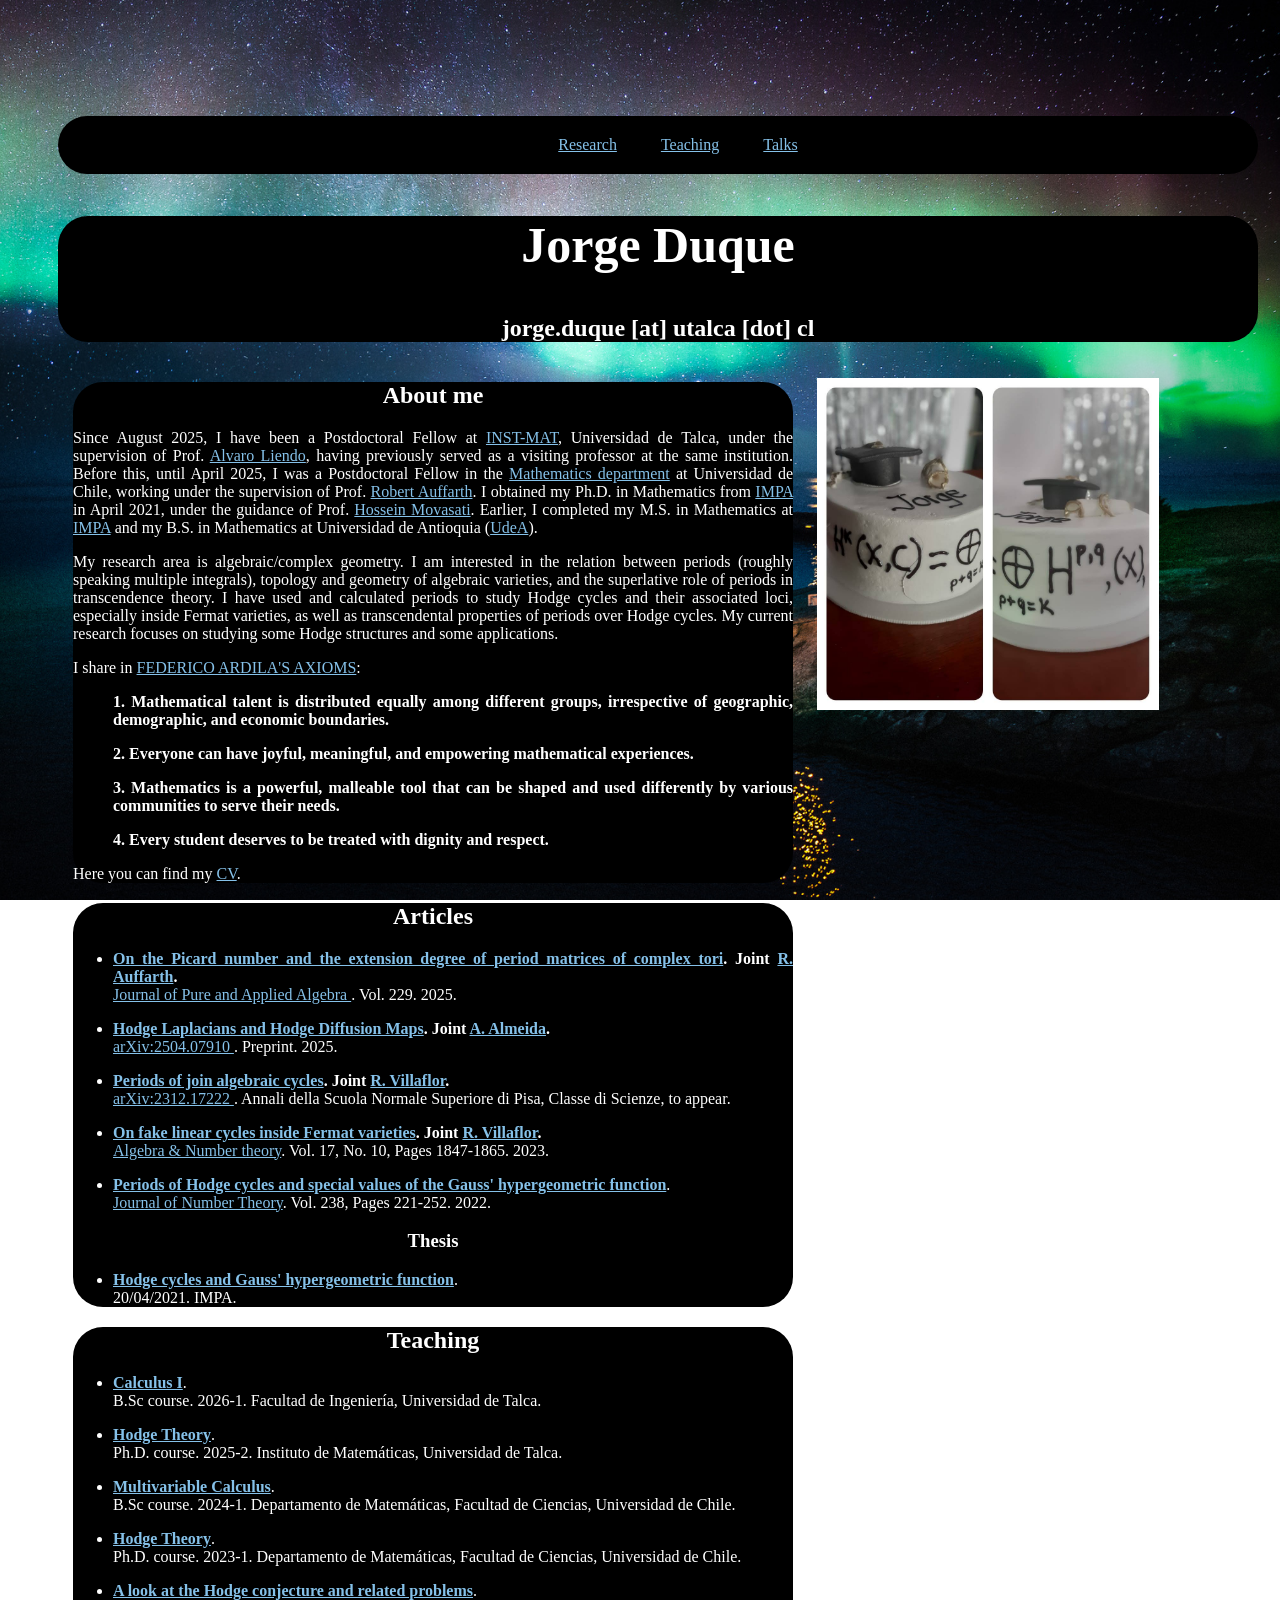
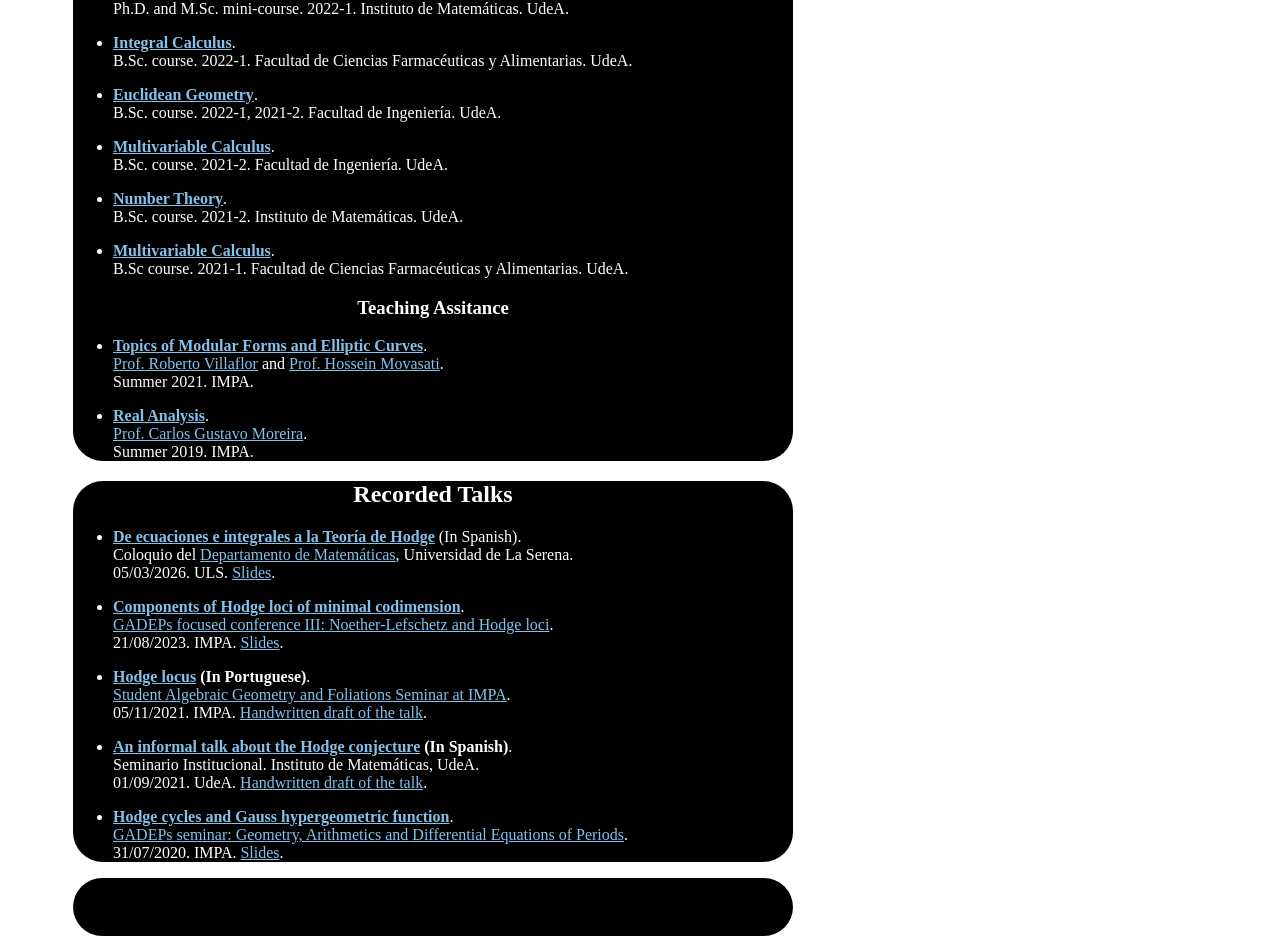
==== index.html @ dc160028 "Update index.html" ====
<!DOCTYPE html>
<html lang="en">
<head>
    <meta charset="utf-8">
    <meta http-equiv="X-UA-Compatible" content="IE=edge">
    <meta name="viewport" content="width=device-width, initial-scale=1">
    <meta name="auhtor" content="Jorge Duque">
    <title>Jorge Duque</title>
    
    <!-- load stylesheets -->
    <link rel="stylesheet" href="http://fonts.googleapis.com/css?family=Open+Sans:300,400">   <!-- Google web font "Open Sans" -->
    <link rel="stylesheet" href="styles.css"> 
    <link rel="stylesheet" href="https://cdnjs.cloudflare.com/ajax/libs/animate.css/4.1.1/animate.min.css"
  />
      </head>

        
      <body>
        <div class="todo">
        <div class="container">

            <div class="tm-sidebar">
                <nav class="tm-main-nav">
                    <ul>
                        <li class="tm-nav-item"><a href="#research" style="color:#85C1E9;" class="tm-nav-item-link">Research</a></li>
                        <li class="tm-nav-item"><a href="#teaching" style="color:#85C1E9;" class="tm-nav-item-link">Teaching</a></li>
			<li class="tm-nav-item"><a href="#talks" style="color:#85C1E9;" class="tm-nav-item-link">Talks</a></li>
                        
                    </ul> 
                </nav>  
            </div>
            
            <div     class="tm-main-content">
                
                 
                
                <section id="home" class="tm-content-box tm-banner margin-b-10">
                    <div class="tm-banner-inner">
                        <h1 class="animate__animated animate__backInDown" style = "font-family:georgia,serif;font-size:50px;">Jorge Duque</h1>
                        <!-- h2 class="tm-banner-text">Ph.D. student @ <a href="https://impa.br/en_US/">IMPA</a></h2>-->
                        <h2 class="tm-banner-text">jorge.duque [at] utalca [dot]  cl </h2>
			<!--h2 class="tm-banner-text">jorge.duque [at] algebraicgeometry [dot] cl</h2--> 
                        
                    </div>                    
                </section>
				
				<section class="main">
                <section>
                    <div class="tm-content-boxflex-2-col">
                        <div class="pad flex-item tm-team-description-container">
                            <h2>About me</h2>
                            
                            <p></p>  
                            <p align="justify"> Since August 2025, I have been a Postdoctoral Fellow at <a href="https://inst-mat.utalca.cl/" target="_blank" rel="noopener noreferrer" style="color:#85C1E9;">INST-MAT</a>, Universidad de Talca, under the supervision of Prof. <a href="http://mail-inst-mat.utalca.cl/~aliendo/" target="_blank" rel="noopener noreferrer" style="color:#85C1E9;">Alvaro Liendo</a>, having previously served as a visiting professor at the same institution. Before this, until April 2025, I was a Postdoctoral Fellow in the <a href="https://matematicas.ciencias.uchile.cl/" target="_blank" rel="noopener noreferrer" style="color:#85C1E9;">Mathematics department</a> at Universidad de Chile, working under the supervision of Prof. <a href="https://sites.google.com/uchile.cl/rfauffar" target="_blank" rel="noopener noreferrer" style="color:#85C1E9;">Robert Auffarth</a>. I obtained my Ph.D. in Mathematics from <a href="https://impa.br/" target="_blank" rel="noopener noreferrer" style="color:#85C1E9;">IMPA</a> in April 2021, under the guidance of Prof. <a href="http://w3.impa.br/~hossein" target="_blank" rel="noopener noreferrer" style="color:#85C1E9;">Hossein Movasati</a>. Earlier, I completed my M.S. in Mathematics at <a href="https://impa.br/" target="_blank" rel="noopener noreferrer" style="color:#85C1E9;">IMPA</a> and my B.S. in Mathematics at Universidad de Antioquia (<a href="http://www.udea.edu.co/" target="_blank" rel="noopener noreferrer" style="color:#85C1E9;">UdeA</a>). 
				    
			    <p align="justify"> My research area is algebraic/complex geometry. I am interested in the relation between periods (roughly speaking multiple integrals), topology and geometry of algebraic varieties, and the superlative role of periods in transcendence theory. I have used and calculated periods to study Hodge cycles and their associated loci, especially inside Fermat varieties, as well as transcendental properties of periods over Hodge cycles. My current research focuses on studying some Hodge structures and some applications. </p>
                            
                            <p align="justify"> I share in <a href="https://www.ams.org/publications/journals/notices/201610/rnoti-p1164.pdf" target="_blank" rel="noopener noreferrer" style="color:#85C1E9;">FEDERICO ARDILA'S AXIOMS</a>:
                            </p>
                            <ul>
                                	<b><p align="justify">1. Mathematical talent is distributed equally among different groups, irrespective of geographic, demographic, and economic boundaries.</b> </br>
                                	</p>	
                                 <b><p align="justify">2. Everyone can have joyful, meaningful, and empowering mathematical experiences.</b> </br>
                                	</p>
                                <b><p align="justify">3. Mathematics is a powerful, malleable tool that can be shaped and used differently by various communities to serve their needs.</b> </br>
                                	</p>
                                <b><p align="justify">4. Every student deserves to be treated with dignity and respect. </b> </br>
                                	</p>	
                                </ul>
                            <p align="justify"> Here you can find my <a href="pdf/CV.pdf" target="_blank" rel="noopener noreferrer" style="color:#85C1E9;">CV</a>.</p>
                        </div>
                        
                        
                    </div>
                </section>   
                <section id="research">
                    <div class="tm-content-boxflex-2-col">   
                        <div class="pad flex-item">
                            <h2>Articles</h2>
                                <ul>
                                	<li><b><p align="justify"><a href="pdf/PaperPicard.pdf" target="_blank" rel="noopener noreferrer" style="color:#85C1E9;">On the Picard number and the extension degree of period matrices of complex tori</a>. Joint <a href="https://sites.google.com/uchile.cl/rfauffar" target="_blank" rel="noopener noreferrer" style="color:#85C1E9;">R. Auffarth</a>.</b> </br>
                                	<a href="https://www.sciencedirect.com/science/article/abs/pii/S0022404925002361" target="_blank" rel="noopener noreferrer" style="color:#85C1E9;"> Journal of Pure and Applied Algebra </a>. Vol. 229. 2025. </p></li>
									
									<li><b><p align="justify"><a href="pdf/Paperlaplacian.pdf" target="_blank" rel="noopener noreferrer" style="color:#85C1E9;">Hodge Laplacians and Hodge Diffusion Maps</a>. Joint <a href="https://alvaroalmeidagomez.github.io/" target="_blank" rel="noopener noreferrer" style="color:#85C1E9;">A. Almeida</a>.</b> </br>
                                	<a href="https://arxiv.org/abs/2504.07910" target="_blank" rel="noopener noreferrer" style="color:#85C1E9;"> arXiv:2504.07910 </a>. Preprint. 2025.</p></li>
					
					<li><b><p align="justify"><a href="pdf/Paperjoin.pdf" target="_blank" rel="noopener noreferrer" style="color:#85C1E9;">Periods of join algebraic cycles</a>. Joint <a href="https://sites.google.com/view/roberto-villaflor-loyola" target="_blank" rel="noopener noreferrer" style="color:#85C1E9;">R. Villaflor</a>.</b> </br>
                                	<a href="https://arxiv.org/abs/2312.17222" target="_blank" rel="noopener noreferrer" style="color:#85C1E9;"> arXiv:2312.17222 </a>. Annali della Scuola Normale Superiore di Pisa, Classe di Scienze, to appear. </p></li>
                                	
					<li><b><p align="justify"><a href="pdf/Paperfake.pdf" target="_blank" rel="noopener noreferrer" style="color:#85C1E9;">On fake linear cycles inside Fermat varieties</a>. Joint <a href="https://sites.google.com/view/roberto-villaflor-loyola" target="_blank" rel="noopener noreferrer" style="color:#85C1E9;">R. Villaflor</a>.</b> </br>
                                	<a href="https://msp.org/ant/2023/17-10/p06.xhtml" target="_blank" rel="noopener noreferrer" style="color:#85C1E9;">Algebra & Number theory</a>. Vol. 17, No. 10, Pages 1847-1865. 2023. </p></li>
							
					<li><b><p align="justify"><a href="pdf/Paperhypergeometric.pdf" target="_blank" rel="noopener noreferrer" style="color:#85C1E9;">Periods of Hodge cycles and special values of the Gauss' hypergeometric function</a></b>. </br>
                                	<a href="https://doi.org/10.1016/j.jnt.2021.08.010" target="_blank" rel="noopener noreferrer" style="color:#85C1E9;">Journal of Number Theory</a>. Vol. 238, Pages 221-252. 2022. </p></li>	
                                
                                </ul>    
                             
                        </div>
                        <h3 class="tm-section-title">Thesis</h3>
                        <ul>
                                	<li><b><p align="justify"><a href="pdf/Thesis_PhD.pdf" target="_blank" rel="noopener noreferrer" style="color:#85C1E9;">Hodge cycles and Gauss' hypergeometric function</a></b>. </br>
                                	20/04/2021. IMPA. </p></li>	
                                
                                </ul>
                    </div>
                </section>
                <b></b>
                <b></b>
                
        <section id="teaching">
                    <div class="tm-content-boxflex-2-col">   
                        <div class="pad flex-item">
                            <h2>Teaching</h2>
        	<ul>
  	<li><b><p align="justify"><a href ="https://www.dropbox.com/scl/fi/kvr48w4c0uernpqkz6m6f/Programa-Calculo-I.pdf?rlkey=hv4pgrgi2k5fv9xiuii91yqpe&st=tdxfrqot&dl=0" target="_blank" rel="noopener noreferrer" style="color:#85C1E9;">Calculus I</a></b>. </br>
        B.Sc course. 2026-1. Facultad de Ingeniería, Universidad de Talca.
				
	<li><b><p align="justify"><a href ="https://drive.google.com/file/d/1l6t2uUqsLk1IqgZVe9Md7Hht22BY5lNk/view" target="_blank" rel="noopener noreferrer" style="color:#85C1E9;">Hodge Theory</a></b>. </br>
        Ph.D. course. 2025-2. Instituto de Matemáticas, Universidad de Talca.
			
	<li><b><p align="justify"><a href ="https://www.dropbox.com/scl/fi/sk53cx3sazdmeog5pj31v/Programa_CVV.pdf?rlkey=k9x7tkfvsn0kztywo5n6irwkw&st=53gqojk7&dl=0" target="_blank" rel="noopener noreferrer" style="color:#85C1E9;">Multivariable Calculus</a></b>. </br>
        B.Sc course. 2024-1. Departamento de Matemáticas, Facultad de Ciencias, Universidad de Chile.		
	
	<li><b><p align="justify"><a href ="https://docs.google.com/document/d/1DNDy0nCk0mgqEfT9zVLZkEKlByaDOn1k/edit?usp=sharing&ouid=105348715449418908175&rtpof=true&sd=true" target="_blank" rel="noopener noreferrer" style="color:#85C1E9;">Hodge Theory</a></b>. </br>
        Ph.D. course. 2023-1. Departamento de Matemáticas, Facultad de Ciencias, Universidad de Chile.
			
	<li><b><p align="justify"><a href ="https://drive.google.com/file/d/1AXcbd0bjtMruu9hxlWDjHByQQBlhnDdl/view?usp=sharing" target="_blank" rel="noopener noreferrer" style="color:#85C1E9;">A look at the Hodge conjecture and related problems</a></b>. </br>
        Ph.D. and M.Sc. mini-course. 2022-1. Instituto de Matemáticas. UdeA.
			
        <li><b><p align="justify"><a href ="https://drive.google.com/file/d/1QzLYPSnAW9UbZ3ppLXR8fQ9XU-95gCRy/view?usp=sharing" target="_blank" rel="noopener noreferrer" style="color:#85C1E9;">Integral Calculus</a></b>. </br>
        B.Sc. course. 2022-1. Facultad de Ciencias Farmacéuticas y Alimentarias. UdeA.
				
	<li><b><p align="justify"><a href ="https://drive.google.com/file/d/1eRLDTBp-EhmxNsuXgcn63VUi6hKAwApi/view?usp=sharing" target="_blank" rel="noopener noreferrer" style="color:#85C1E9;">Euclidean Geometry</a></b>. </br>
        B.Sc. course. 2022-1, 2021-2. Facultad de Ingeniería. UdeA.
				    
	<li><b><p align="justify"><a href ="https://drive.google.com/file/d/1fCInpT_9fFafv6BNtQPQe2qewqkurxLN/view?usp=sharing" target="_blank" rel="noopener noreferrer" style="color:#85C1E9;">Multivariable Calculus</a></b>. </br>
        B.Sc. course. 2021-2. Facultad de Ingeniería. UdeA.

        <li><b><p align="justify"><a href ="https://docs.google.com/document/d/1PUcpMb4pMvVeYZeJP6kuVBanxUGmS_0T/edit?usp=sharing&ouid=105348715449418908175&rtpof=true&sd=true" target="_blank" rel="noopener noreferrer" style="color:#85C1E9;">Number Theory</a></b>. </br>
        B.Sc. course. 2021-2. Instituto de Matemáticas. UdeA.				    
	                        			    
	<li><b><p align="justify"><a href ="https://drive.google.com/file/d/1dk4rohP01d3Yh_dsNTAiL9fqQvgE1e5n/view?usp=sharing" target="_blank" rel="noopener noreferrer" style="color:#85C1E9;">Multivariable Calculus</a></b>. </br>
        B.Sc course. 2021-1. Facultad de Ciencias Farmacéuticas y Alimentarias. UdeA.
                                </ul>
                             
                             <h3 class="tm-section-title">Teaching Assitance</h3>
                                <ul>
                                	<li><b><p align="justify"><a href ="https://impa.br/ensino/programas-de-formacao/doutorado/disciplinas-doutorado/topicos-de-formas-modulares-e-curvas-elipticas/" target="_blank" rel="noopener noreferrer" style="color:#85C1E9;">Topics of Modular Forms and Elliptic Curves</a></b>. </br>
                                	<a href ="https://sites.google.com/view/roberto-villaflor-loyola/" target="_blank" rel="noopener noreferrer" style="color:#85C1E9;">Prof. Roberto Villaflor</a> and <a href ="http://w3.impa.br/~hossein/" target="_blank" rel="noopener noreferrer" style="color:#85C1E9;"> Prof. Hossein Movasati</a>. </br>
                                	Summer 2021. IMPA. 
                                	</p></li>	
                                
                                </ul>
                                
                                
                                <ul>
                                	<li><b><p align="justify"><a href ="https://impa.br/ensino/programas-de-formacao/iniciacao-cientifica/disciplinas-de-iniciacao-cientifica/analise-na-reta/" target="_blank" rel="noopener noreferrer" style="color:#85C1E9;">Real Analysis</a></b>. </br>
                                	<a href ="http://w3.impa.br/~gugu/" target="_blank" rel="noopener noreferrer" style="color:#85C1E9;">Prof. Carlos Gustavo Moreira</a>. </br>
                                	Summer 2019. IMPA. 
                                	</p></li>	
                                
                                </ul>    
                             
                        </div>
                    </div>
       <section id="talks">
                    <div class="tm-content-boxflex-2-col">   
                        <div class="pad flex-item">
                            <h2>Recorded Talks</h2>
                            <b> <p align="justify">  </p></b>
                            
                            <ul>
			<li><p align="justify"><b><a href="https://www.youtube.com/watch?v=KJUpGdm51LM" target="_blank" rel="noopener noreferrer" style="color:#85C1E9;">De ecuaciones e integrales a la Teoría de Hodge</a></b> (In Spanish).</br> 
			Coloquio del <a href="https://www.dmatuls.cl/portal/" target="_blank" rel="noopener noreferrer" style="color:#85C1E9;">Departamento de Matemáticas</a>, Universidad de La Serena.</br>
			05/03/2026. ULS. <a href="pdf/Presentation_ULS.pdf" target="_blank" rel="noopener noreferrer" style="color:#85C1E9;">Slides</a>.</p></li>
			
								
			<li><p align="justify"><b><a href="https://www.youtube.com/watch?v=3q8l3fw7DJA" target="_blank" rel="noopener noreferrer" style="color:#85C1E9;">Components of Hodge loci of minimal codimension</a></b>.</br> 
			<a href="https://impa.br/eventos-do-impa/2023-2/gadeps-focused-conference-iii-noether-lefschetz-and-hodge-loci/" target="_blank" rel="noopener noreferrer" style="color:#85C1E9;">GADEPs focused conference III: Noether-Lefschetz and Hodge loci</a>.</br>
			21/08/2023. IMPA. <a href="https://drive.google.com/file/d/1Qz1jDy0t7G9DpCjc06b5GF96uaC_Ohxt/view?usp=sharing" target="_blank" rel="noopener noreferrer" style="color:#85C1E9;">Slides</a>.</p></li>
				    
			<li><p align="justify"><b><a href="https://youtu.be/P2QGoiFoQOg" target="_blank" rel="noopener noreferrer" style="color:#85C1E9;">Hodge locus</a> (In Portuguese)</b>.</br> 
			<a href="https://sites.google.com/view/seminario-ga-alunos-impa" target="_blank" rel="noopener noreferrer" style="color:#85C1E9;">Student Algebraic Geometry and Foliations Seminar at IMPA</a>.</br>
			05/11/2021. IMPA. <a href="https://drive.google.com/file/d/1lAcAEppw6JV7yFcfy-_1F9dBlIj0b1XM/view" target="_blank" rel="noopener noreferrer" style="color:#85C1E9;">Handwritten draft of the talk</a>.</p></li>	    
				    
			<li><p align="justify"><b><a href="https://drive.google.com/file/d/1tjZyBMkN-6_fhgtoEnctZIOAv4r_TMOJ/view?usp=sharing" target="_blank" rel="noopener noreferrer" style="color:#85C1E9;">An informal talk about the Hodge conjecture</a> (In Spanish)</b>. </br> 
			Seminario Institucional. Instituto de Matemáticas, UdeA. </br>
			01/09/2021. UdeA. <a href="https://drive.google.com/file/d/1F6n7xbvjVR-38XcqnA33l6Wmn-9-86Zo/view?usp=sharing" target="_blank" rel="noopener noreferrer" style="color:#85C1E9;">Handwritten draft of the talk</a>.</p></li>   
                                
			<li><p align="justify"><b><a href="https://www.youtube.com/watch?v=bXbhdfaHp30" target="_blank" rel="noopener noreferrer" style="color:#85C1E9;">Hodge cycles and Gauss hypergeometric function</a></b>. </br>
			<a href="http://w3.impa.br/~hossein/GADEPs/GADEPs.html" target="_blank" rel="noopener noreferrer" style="color:#85C1E9;">GADEPs seminar: Geometry, Arithmetics and Differential Equations of Periods</a>. </br>
			31/07/2020. IMPA. <a href="pdf/Presentation_Seminar_GADEPs.pdf" target="_blank" rel="noopener noreferrer" style="color:#85C1E9;">Slides</a>.</p></li>
                            </ul>
                            
                        </div>
                        
		</div>         
		
		</section>    
                </section>  
        <footer class="oculto">
            "It’s better to burn out than to fade away." Kurt Cobain
        </footer> 

   
                          

</section>
                
               
        
        <div class= "animate__animated animate__zoomInUp">
        <aside class="columna">
            <div class="slider">
                <ul>
		    <li><img class="centro" src="img/torta.jpg" alt=""></li>
                    <li><img class="centro" src="img/Georgy3.jpg" alt=""></li>
		    <li><img class="centro" src="img/georgy.jpg" alt=""></li>
                    <li><img class="centro" src="img/georgy123.jpg" alt=""></li>
                    <li><img class="centro" src="img/work.jpg" alt=""></li>
                </ul>
                
            </div>
            </aside>
            </div>

 </div>
          
            
    </body>
    
    </html>
---- styles.css ----
.todo{
    width: 1200px;
    color: black;
    margin: 50px auto;
    padding: 50px;
    text-align: center;
    /*border-radius: 20px;*/
    /*padding: 5px*/;
    }

.tm-main-nav{
    background-color: black;
    color: white;
    /*border-style: solid;*/
    border-radius: 30px;
    
}

.tm-main-nav li {
    padding: 20px;
    list-style: none;
    display:inline-block;
    border-radius: 30px;
    }

.tm-banner-inner{
  background-color: black;
  color: white;
  border-radius: 30px;
}

.main {
    height: 1200px;
    width: 60%;
    float: left;
    margin: auto 15px;
}

.tm-content-boxflex-2-col{
    background:black;
    color: white;
    border-radius: 30px;
}

.columna {
   width: 30%;
    /*border: 1px solid black;*/
    float: left;
}

.centro{
    width:120%;
    margin-left: auto;
    margin-right: auto;
    display: block;
}

.oculto {
    clear: both;
    padding: 20px;
    background:black;
    border-radius: 30px;
}

img{
    transition: all 0.5s linear;
}

img:hover{
    transform: scale(0.9);
    border-radius: 30px;
}


body{
 background-image:url(img/foto8.jpg);
 background-position: center center;
 background-repeat: no-repeat;
 background-size: cover;
 background-attachment: fixed;
}

.slider{
    width:95%;
    margin:auto;
    overflow:hidden;
}    
    
.slider ul {
    display:flex;
    padding: 0;
    width:500%;
    
    animation: cambio 30s infinite alternate;
    }

.slider li {   
        width: 100%;
    list-style: none;
}

.slider img {
    width:100%;
}

@keyframes cambio {
    0% { margin-left: 0;}
    15% { margin-left: 0;}
    
    20% { margin-left: -100%;}
    35% { margin-left: -100%;}
    
    40% { margin-left: -200%;}
    55% { margin-left: -200%;}
    
    60% { margin-left: -300%;}
    75% { margin-left: -300%;}
    
    80% { margin-left: -400%;}
    100% { margin-left: -400%;}
}
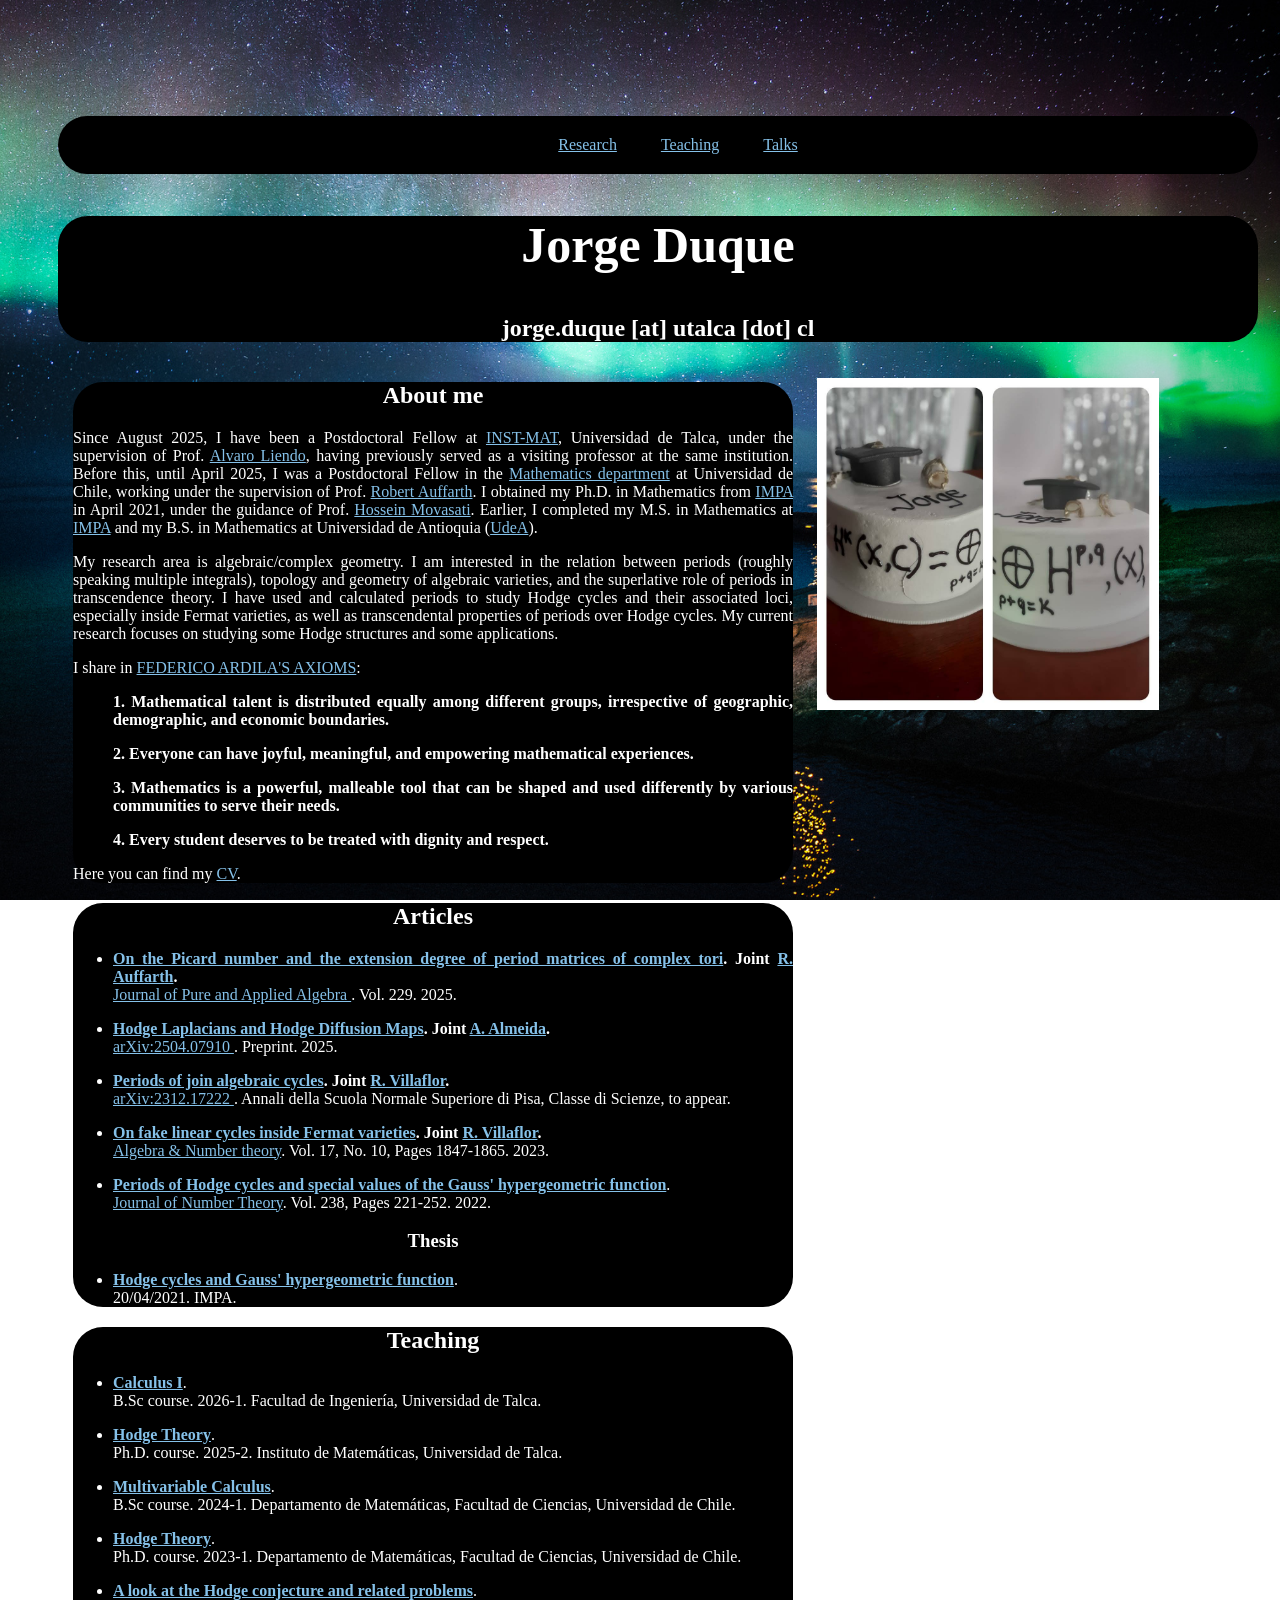
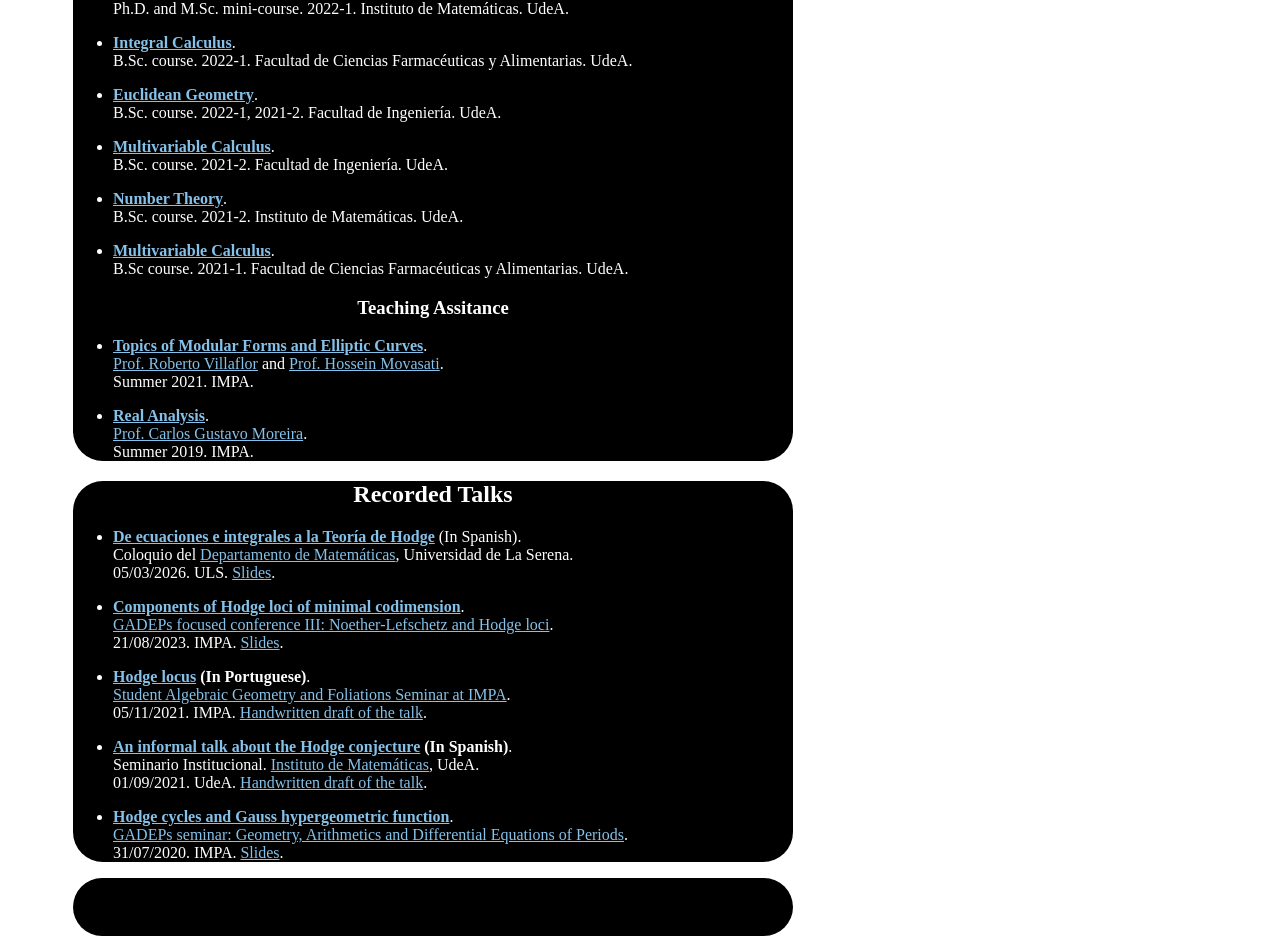
==== commit 82a1b1b6: "Update index.html" ====
--- a/index.html
+++ b/index.html
@@ -184,7 +184,7 @@
 			05/11/2021. IMPA. <a href="https://drive.google.com/file/d/1lAcAEppw6JV7yFcfy-_1F9dBlIj0b1XM/view" target="_blank" rel="noopener noreferrer" style="color:#85C1E9;">Handwritten draft of the talk</a>.</p></li>	    
 				    
 			<li><p align="justify"><b><a href="https://drive.google.com/file/d/1tjZyBMkN-6_fhgtoEnctZIOAv4r_TMOJ/view?usp=sharing" target="_blank" rel="noopener noreferrer" style="color:#85C1E9;">An informal talk about the Hodge conjecture</a> (In Spanish)</b>. </br> 
-			Seminario Institucional. Instituto de Matemáticas, UdeA. </br>
+			Seminario Institucional. <a href="https://matematicas.udea.edu.co/" target="_blank" rel="noopener noreferrer" style="color:#85C1E9;">Instituto de Matemáticas</a>, UdeA. </br>
 			01/09/2021. UdeA. <a href="https://drive.google.com/file/d/1F6n7xbvjVR-38XcqnA33l6Wmn-9-86Zo/view?usp=sharing" target="_blank" rel="noopener noreferrer" style="color:#85C1E9;">Handwritten draft of the talk</a>.</p></li>   
                                 
 			<li><p align="justify"><b><a href="https://www.youtube.com/watch?v=bXbhdfaHp30" target="_blank" rel="noopener noreferrer" style="color:#85C1E9;">Hodge cycles and Gauss hypergeometric function</a></b>. </br>
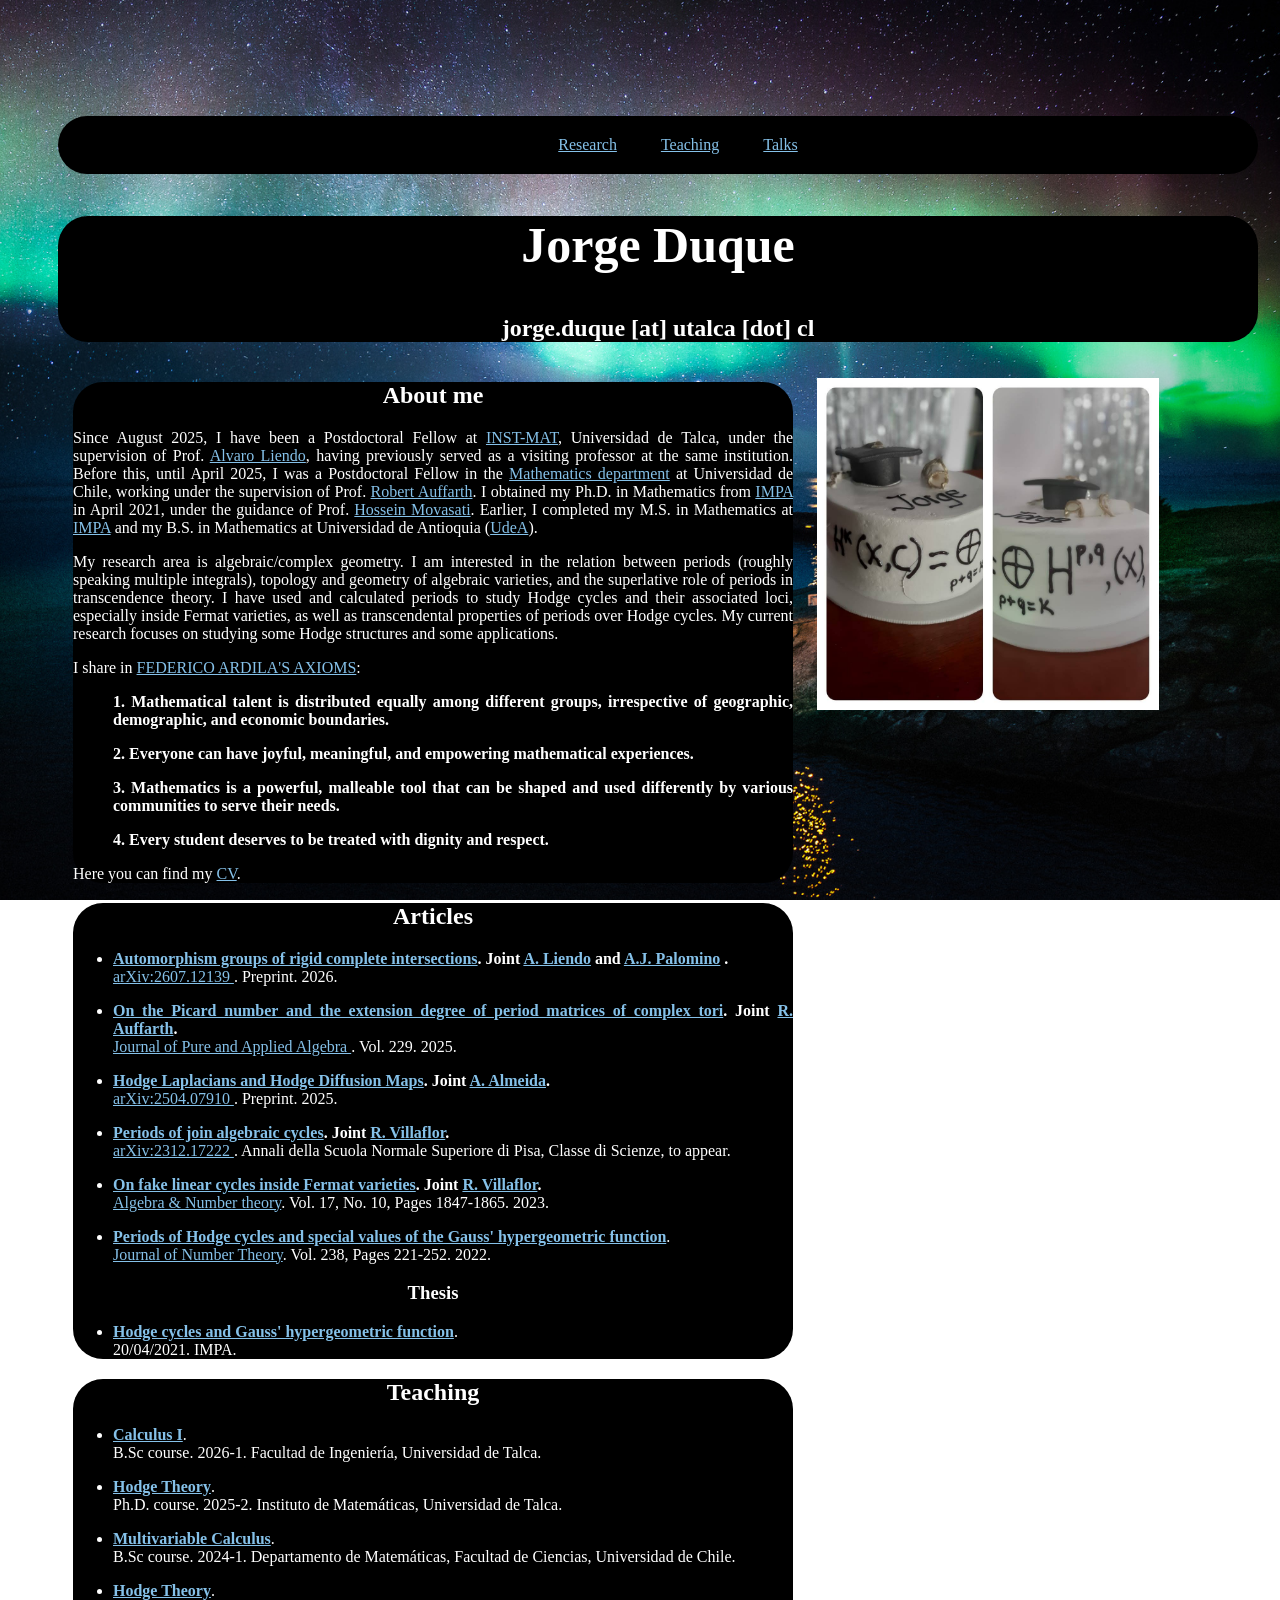
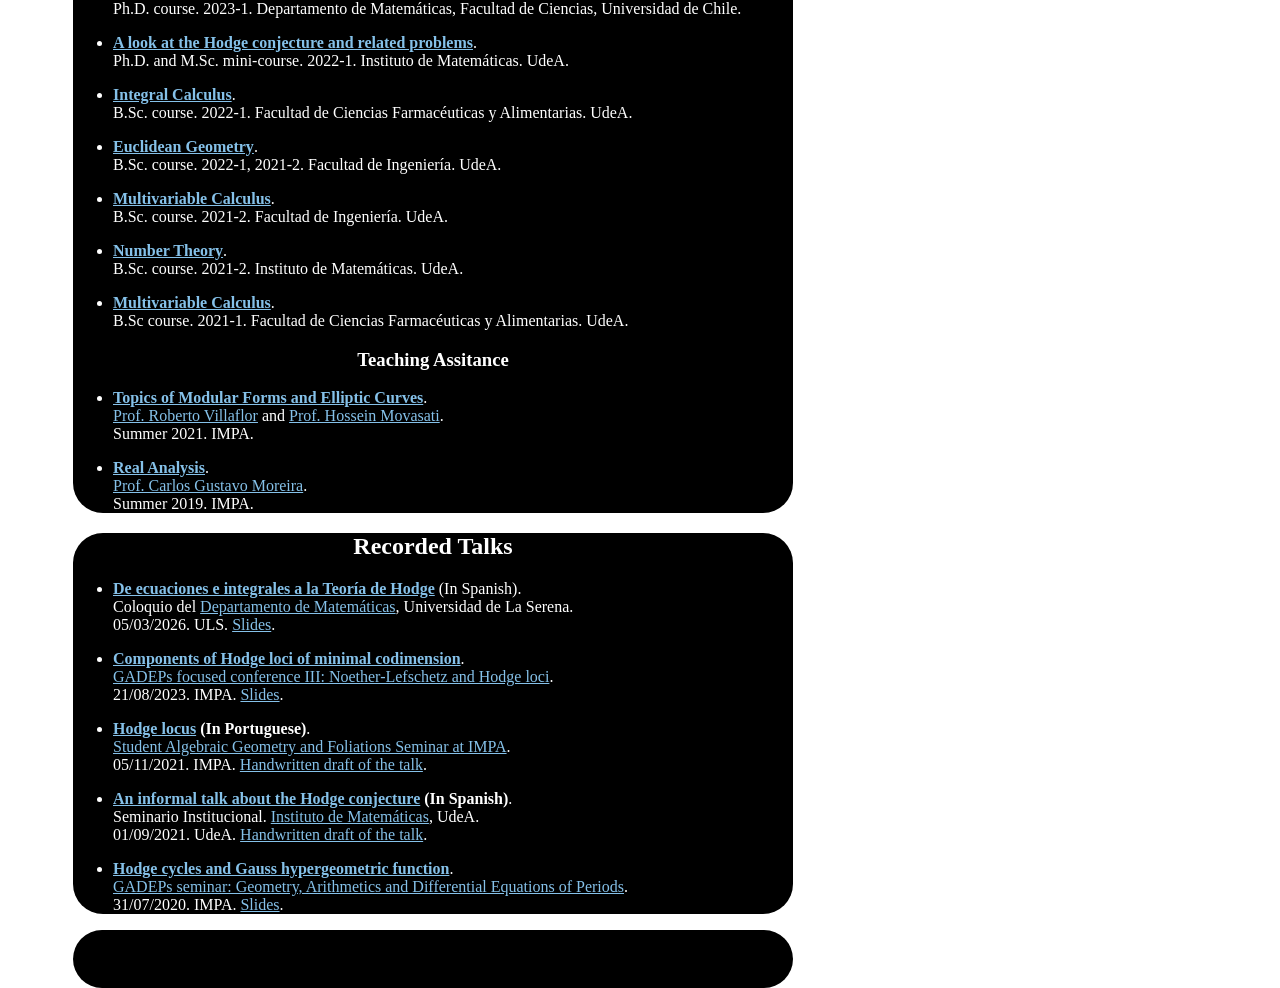
==== commit e1683fc0: "Update index.html" ====
--- a/index.html
+++ b/index.html
@@ -78,6 +78,9 @@
                         <div class="pad flex-item">
                             <h2>Articles</h2>
                                 <ul>
+									<li><b><p align="justify"><a href="pdf/Papercomplete.pdf" target="_blank" rel="noopener noreferrer" style="color:#85C1E9;">Automorphism groups of rigid complete intersections</a>. Joint <a href="http://mail-inst-mat.utalca.cl/~aliendo/" target="_blank" rel="noopener noreferrer" style="color:#85C1E9;">A. Liendo</a> and <a href="https://inst-mat.utalca.cl/ana-julisa-palomino-cabrera-doctorado/" target="_blank" rel="noopener noreferrer" style="color:#85C1E9;">A.J. Palomino</a> .</b> </br>
+                                	<a href="https://arxiv.org/abs/2607.12139" target="_blank" rel="noopener noreferrer" style="color:#85C1E9;"> arXiv:2607.12139 </a>. Preprint. 2026.</p></li>
+									
                                 	<li><b><p align="justify"><a href="pdf/PaperPicard.pdf" target="_blank" rel="noopener noreferrer" style="color:#85C1E9;">On the Picard number and the extension degree of period matrices of complex tori</a>. Joint <a href="https://sites.google.com/uchile.cl/rfauffar" target="_blank" rel="noopener noreferrer" style="color:#85C1E9;">R. Auffarth</a>.</b> </br>
                                 	<a href="https://www.sciencedirect.com/science/article/abs/pii/S0022404925002361" target="_blank" rel="noopener noreferrer" style="color:#85C1E9;"> Journal of Pure and Applied Algebra </a>. Vol. 229. 2025. </p></li>
 									
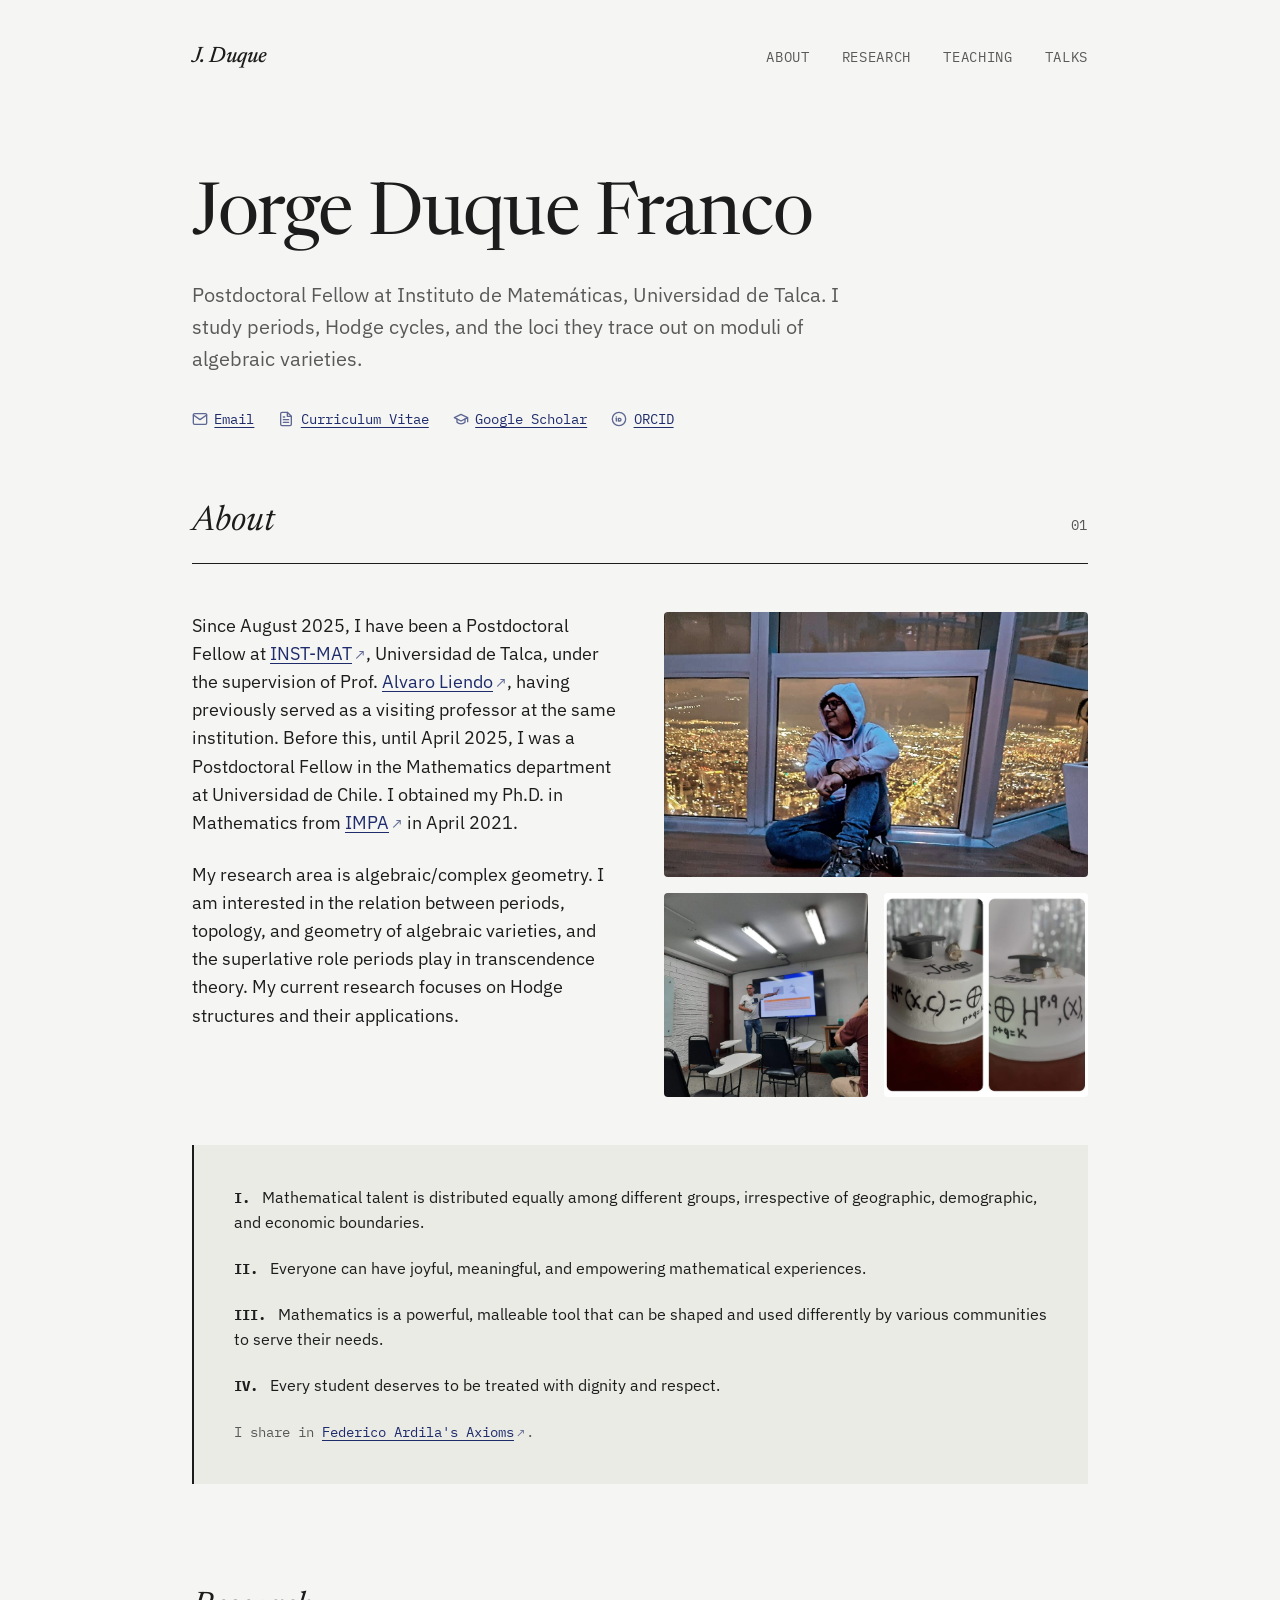
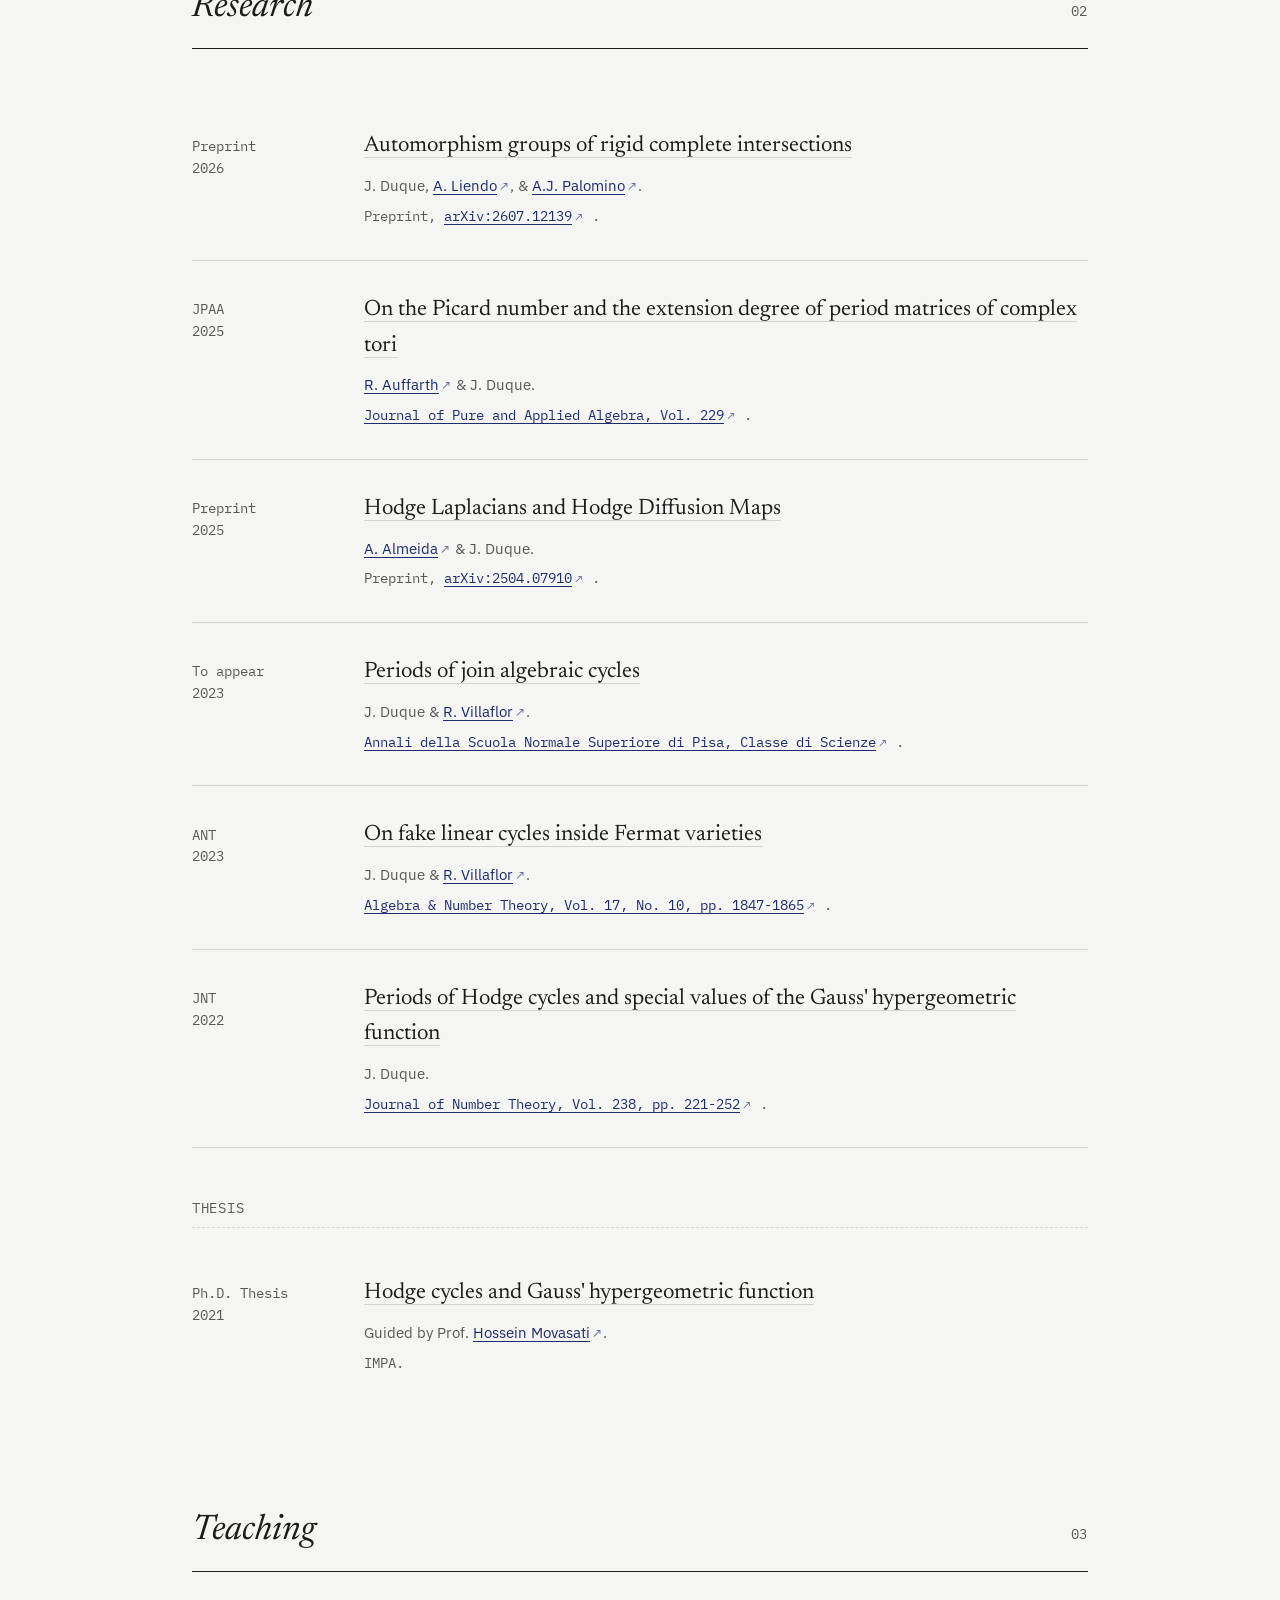
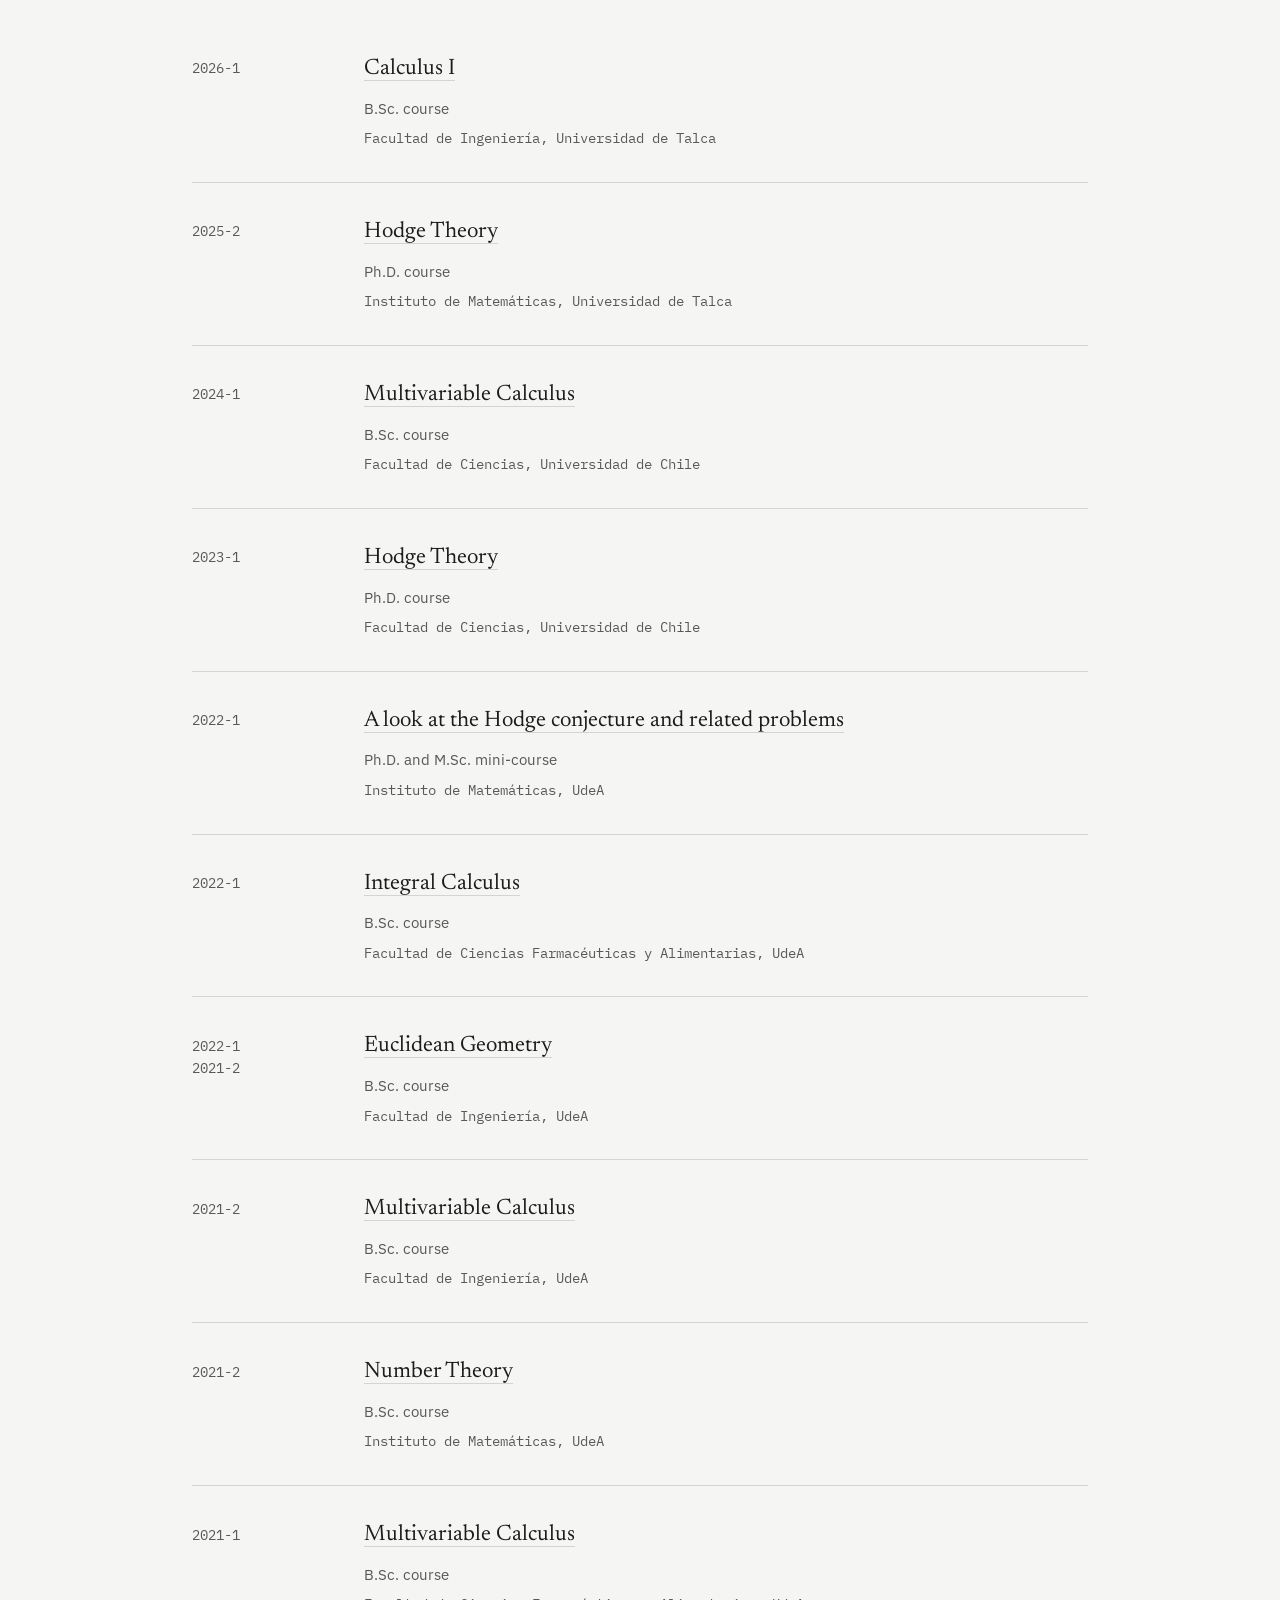
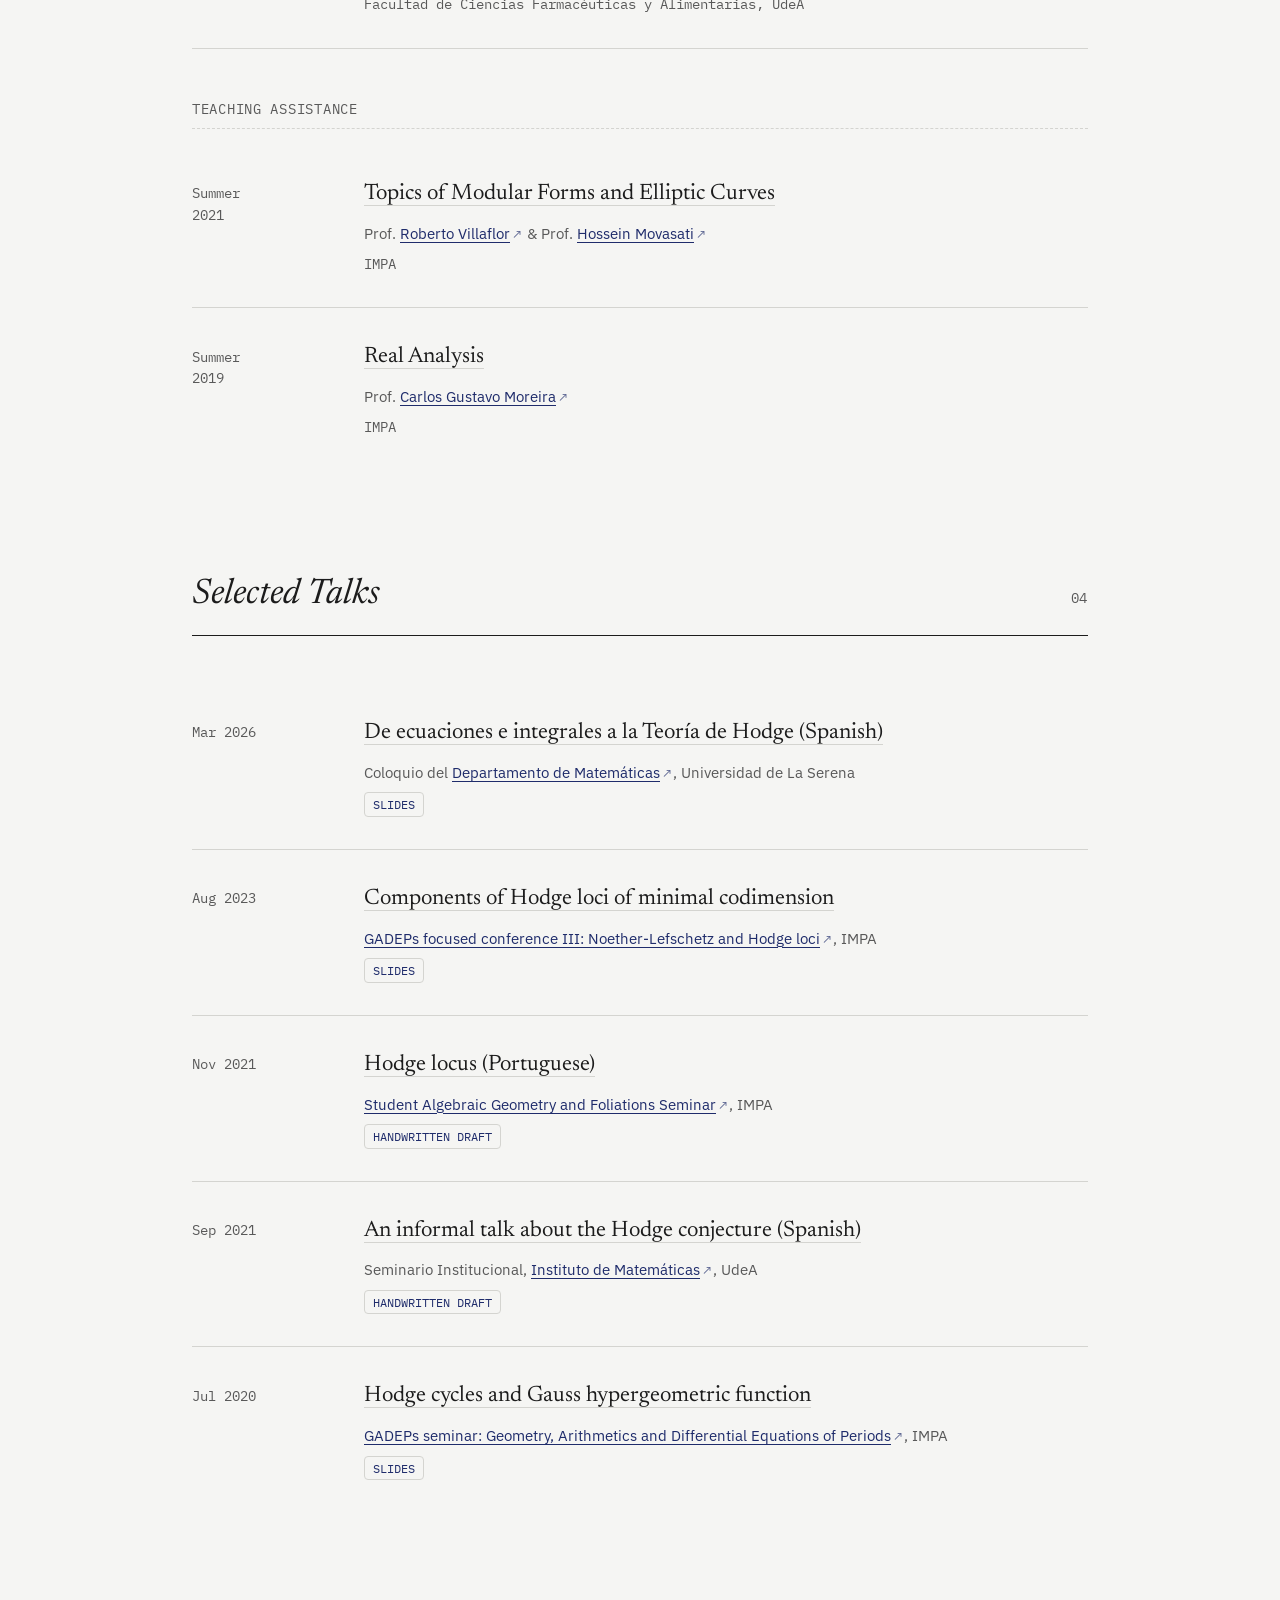
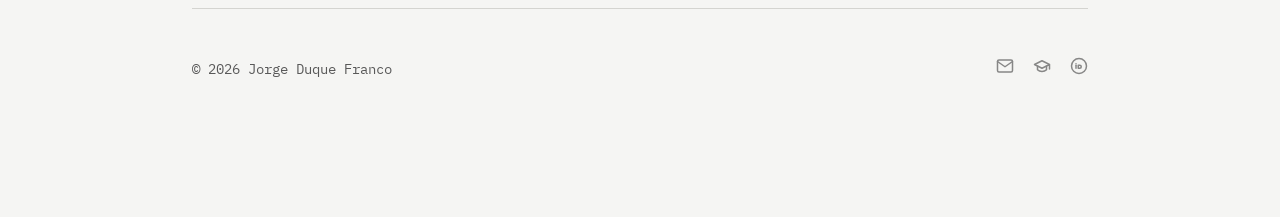
==== commit dbff9e12: "Update index.html" ====
--- a/index.html
+++ b/index.html
@@ -1,245 +1,798 @@
 <!DOCTYPE html>
 <html lang="en">
 <head>
-    <meta charset="utf-8">
-    <meta http-equiv="X-UA-Compatible" content="IE=edge">
-    <meta name="viewport" content="width=device-width, initial-scale=1">
-    <meta name="auhtor" content="Jorge Duque">
-    <title>Jorge Duque</title>
+<meta charset="UTF-8">
+<meta name="viewport" content="width=device-width, initial-scale=1">
+<title>Jorge Duque — Algebraic & Complex Geometry</title>
+<meta name="author" content="Jorge Duque">
+<meta name="description" content="Jorge Duque Franco — Postdoctoral Fellow, Universidad de Talca. Research in Hodge theory, algebraic and complex geometry.">
+<link rel="preconnect" href="https://fonts.googleapis.com">
+<link rel="preconnect" href="https://fonts.gstatic.com" crossorigin>
+<link href="https://fonts.googleapis.com/css2?family=Newsreader:ital,opsz,wght@0,6..72,400;0,6..72,500;1,6..72,400&family=IBM+Plex+Sans:wght@400;500;600&family=IBM+Plex+Mono:wght@400;500&display=swap" rel="stylesheet">
+<style>
+  /* --- Base Variables & Reset --- */
+  :root {
+    --bg: #F5F5F3; 
+    --text: #1C1C1C;
+    --text-muted: #595959;
+    --accent: #1F2C6B; 
+    --border: #D4D4D0;
+    --axioms-bg: #EBEBE6;
     
-    <!-- load stylesheets -->
-    <link rel="stylesheet" href="http://fonts.googleapis.com/css?family=Open+Sans:300,400">   <!-- Google web font "Open Sans" -->
-    <link rel="stylesheet" href="styles.css"> 
-    <link rel="stylesheet" href="https://cdnjs.cloudflare.com/ajax/libs/animate.css/4.1.1/animate.min.css"
-  />
-      </head>
-
-        
-      <body>
-        <div class="todo">
-        <div class="container">
-
-            <div class="tm-sidebar">
-                <nav class="tm-main-nav">
-                    <ul>
-                        <li class="tm-nav-item"><a href="#research" style="color:#85C1E9;" class="tm-nav-item-link">Research</a></li>
-                        <li class="tm-nav-item"><a href="#teaching" style="color:#85C1E9;" class="tm-nav-item-link">Teaching</a></li>
-			<li class="tm-nav-item"><a href="#talks" style="color:#85C1E9;" class="tm-nav-item-link">Talks</a></li>
-                        
-                    </ul> 
-                </nav>  
+    --serif: 'Newsreader', Georgia, serif;
+    --sans: 'IBM Plex Sans', -apple-system, sans-serif;
+    --mono: 'IBM Plex Mono', monospace;
+  }
+
+  /* --- Dark Mode --- */
+  @media (prefers-color-scheme: dark) {
+    :root {
+      --bg: #121212;
+      --text: #E4E4E4;
+      --text-muted: #9E9E9E;
+      --accent: #8295E5;
+      --border: #333333;
+      --axioms-bg: #1A1A1A;
+    }
+    
+    .about-photos img { filter: grayscale(20%) brightness(0.85) !important; }
+    .about-photos img:hover { filter: grayscale(0%) brightness(1) !important; }
+  }
+
+  * { box-sizing: border-box; margin: 0; padding: 0; }
+  html { scroll-behavior: smooth; }
+  
+  body {
+    background-color: var(--bg);
+    color: var(--text);
+    font-family: var(--sans);
+    font-size: 16px;
+    line-height: 1.6;
+    -webkit-font-smoothing: antialiased;
+    transition: background-color 0.3s ease, color 0.3s ease;
+  }
+
+  /* --- Global Link Styles --- */
+  a { 
+    color: var(--accent); 
+    text-decoration: underline; 
+    text-decoration-thickness: 1px;
+    text-underline-offset: 3px;
+    transition: color 0.2s, text-decoration-color 0.2s; 
+  }
+  a:hover { 
+    color: var(--text); 
+    text-decoration-color: var(--text);
+  }
+  
+  /* External links marker */
+  a[target="_blank"]::after {
+    content: " ↗";
+    font-size: 0.85em;
+    font-family: var(--sans);
+    display: inline-block;
+    opacity: 0.7;
+    margin-left: 2px;
+  }
+
+  /* Clean links without underlines by default */
+  .no-underline a { text-decoration: none; }
+  .no-underline a:hover { text-decoration: underline; }
+  .no-arrow a::after { content: none !important; }
+
+  img { max-width: 100%; height: auto; display: block; }
+
+  /* --- Layout --- */
+  .container {
+    max-width: 960px;
+    margin: 0 auto;
+    padding: 0 2rem;
+  }
+
+  /* --- Navigation --- */
+  nav {
+    padding: 2.5rem 0;
+    display: flex;
+    justify-content: space-between;
+    align-items: baseline;
+    margin-bottom: 4rem;
+  }
+  .nav-logo {
+    font-family: var(--serif);
+    font-size: 1.4rem;
+    font-style: italic;
+    font-weight: 500;
+    color: var(--text);
+    text-decoration: none;
+  }
+  .nav-logo:hover { text-decoration: none; color: var(--accent); }
+  
+  .nav-links {
+    display: flex;
+    gap: 2rem;
+    list-style: none;
+    font-family: var(--mono);
+    font-size: 0.85rem;
+    text-transform: uppercase;
+    letter-spacing: 0.05em;
+  }
+  .nav-links a { color: var(--text-muted); text-decoration: none; }
+  .nav-links a:hover { color: var(--text); text-decoration: none; }
+  
+  .menu-btn {
+    display: none;
+    font-family: var(--mono);
+    font-size: 0.85rem;
+    background: none;
+    border: 1px solid var(--border);
+    padding: 0.5rem 1rem;
+    cursor: pointer;
+    color: var(--text);
+    text-transform: uppercase;
+  }
+
+  /* --- Hero --- */
+  .hero { margin-bottom: 4rem; }
+  .hero-content {
+    max-width: 720px;
+    margin-bottom: 3.5rem;
+  }
+  .hero h1 {
+    font-family: var(--serif);
+    font-size: clamp(3rem, 6vw, 4.5rem);
+    font-weight: 400;
+    line-height: 1.05;
+    margin-bottom: 1.5rem;
+    letter-spacing: -0.02em;
+  }
+  .hero-desc {
+    font-size: 1.25rem;
+    color: var(--text-muted);
+    margin-bottom: 2rem;
+    max-width: 650px;
+  }
+  
+  /* Hero Links & Icons */
+  .hero-links {
+    font-family: var(--mono);
+    font-size: 0.9rem;
+    display: flex;
+    flex-wrap: wrap;
+    gap: 1rem 1.5rem;
+  }
+  .icon-link {
+    display: inline-flex;
+    align-items: center;
+    gap: 0.4rem;
+  }
+  .icon-link svg {
+    width: 16px;
+    height: 16px;
+    opacity: 0.7;
+    transition: opacity 0.2s;
+  }
+  .icon-link:hover svg { opacity: 1; }
+  .icon-link::after { content: none !important; }
+
+  /* --- Sections --- */
+  section { margin-bottom: 6rem; }
+  .section-header {
+    display: flex;
+    align-items: baseline;
+    border-bottom: 1px solid var(--text);
+    padding-bottom: 0.75rem;
+    margin-bottom: 3rem;
+  }
+  .section-header h2 {
+    font-family: var(--serif);
+    font-size: 2.2rem;
+    font-weight: 400;
+    font-style: italic;
+    flex-grow: 1;
+    color: var(--text);
+  }
+  .section-header span {
+    font-family: var(--mono);
+    font-size: 0.85rem;
+    color: var(--text-muted);
+    text-transform: uppercase;
+    letter-spacing: 0.05em;
+  }
+
+  /* --- About & Axioms --- */
+  .about-layout {
+    display: grid;
+    grid-template-columns: 1fr 1fr;
+    gap: 3rem;
+    align-items: start;
+  }
+  .about-text p {
+    font-size: 1.1rem;
+    margin-bottom: 1.5rem;
+  }
+  
+  .about-photos {
+    display: grid;
+    grid-template-columns: 1fr 1fr;
+    gap: 1rem;
+  }
+  .about-photos img {
+    width: 100%;
+    aspect-ratio: 1;
+    object-fit: cover;
+    filter: grayscale(15%);
+    transition: filter 0.4s ease;
+    border-radius: 4px;
+  }
+  .about-photos img:hover { filter: grayscale(0%); }
+  .about-photos .img-large {
+    grid-column: span 2;
+    aspect-ratio: 16/10;
+  }
+
+  .axioms {
+    margin-top: 3rem;
+    padding: 2.5rem;
+    background-color: var(--axioms-bg);
+    border-left: 2px solid var(--text);
+    transition: background-color 0.3s ease;
+  }
+  .axioms ul {
+    list-style: none;
+    display: flex;
+    flex-direction: column;
+    gap: 1.25rem;
+  }
+  .axioms li { font-size: 1rem; color: var(--text); }
+  .axioms li b { font-family: var(--mono); font-size: 0.9rem; margin-right: 0.5rem; }
+  .axioms-src {
+    display: block;
+    margin-top: 1.5rem;
+    font-family: var(--mono);
+    font-size: 0.85rem;
+    color: var(--text-muted);
+  }
+
+  /* --- List Items --- */
+  .list-item {
+    display: grid;
+    grid-template-columns: 140px 1fr;
+    gap: 2rem;
+    padding: 2rem 0;
+    border-bottom: 1px solid var(--border);
+  }
+  .list-item:last-child { border-bottom: none; }
+  
+  .item-meta-side {
+    font-family: var(--mono);
+    font-size: 0.85rem;
+    color: var(--text-muted);
+    padding-top: 0.4rem;
+  }
+  .item-content h3 {
+    font-family: var(--serif);
+    font-size: 1.4rem;
+    font-weight: 400;
+    margin-bottom: 0.5rem;
+  }
+  .item-content h3 a { color: var(--text); text-decoration: none; border-bottom: 1px solid var(--border); }
+  .item-content h3 a:hover { color: var(--accent); border-bottom-color: var(--accent); }
+  .item-content h3 a::after { content: none !important; }
+  
+  .item-desc {
+    font-size: 0.95rem;
+    color: var(--text-muted);
+    margin-bottom: 0.5rem;
+  }
+  .item-venue {
+    font-family: var(--mono);
+    font-size: 0.85rem;
+    color: var(--text-muted);
+    display: flex;
+    flex-wrap: wrap;
+    align-items: center;
+    gap: 0.5rem;
+  }
+  .item-venue a { color: var(--accent); }
+  
+  /* Resources links for talks */
+  .resource-link {
+    display: inline-block;
+    padding: 0.1rem 0.5rem;
+    border: 1px solid var(--border);
+    border-radius: 4px;
+    font-size: 0.75rem;
+    text-transform: uppercase;
+    text-decoration: none !important;
+  }
+  .resource-link:hover {
+    background-color: var(--border);
+    color: var(--text);
+  }
+  .resource-link::after { content: none !important; }
+
+  .sub-heading {
+    font-family: var(--mono);
+    font-size: 0.9rem;
+    text-transform: uppercase;
+    letter-spacing: 0.05em;
+    color: var(--text-muted);
+    margin: 3rem 0 1rem;
+    padding-bottom: 0.5rem;
+    border-bottom: 1px dashed var(--border);
+  }
+
+  /* --- Footer & Easter Egg --- */
+  footer {
+    border-top: 1px solid var(--border);
+    padding: 3rem 0;
+    display: flex;
+    flex-direction: column;
+    align-items: center;
+    gap: 2rem;
+    margin-top: 4rem;
+  }
+  .footer-links {
+    width: 100%;
+    display: flex;
+    justify-content: space-between;
+    align-items: center;
+    font-family: var(--mono);
+    font-size: 0.85rem;
+    color: var(--text-muted);
+  }
+  .footer-links a { color: var(--text-muted); text-decoration: none; }
+  .footer-links a:hover { color: var(--text); }
+  
+  .footer-icons {
+    display: flex;
+    gap: 1.2rem;
+  }
+  .footer-icons svg {
+    width: 18px;
+    height: 18px;
+    opacity: 0.7;
+    transition: opacity 0.2s;
+  }
+  .footer-icons a:hover svg { opacity: 1; color: var(--text); }
+
+  .easter-egg {
+    font-family: var(--serif);
+    font-style: italic;
+    font-size: 1.1rem;
+    color: transparent; 
+    user-select: none;
+    transition: color 0.6s ease;
+    text-align: center;
+  }
+  .easter-egg cite {
+    display: block;
+    font-family: var(--mono);
+    font-style: normal;
+    font-size: 0.75rem;
+    margin-top: 0.5rem;
+  }
+  footer:hover .easter-egg { color: var(--text-muted); }
+
+  /* --- Responsive --- */
+  @media (max-width: 768px) {
+    .nav-links {
+      display: none;
+      flex-direction: column;
+      position: absolute;
+      top: 5rem; left: 0; right: 0;
+      background: var(--bg);
+      padding: 2rem;
+      border-bottom: 1px solid var(--border);
+      gap: 1.5rem;
+      z-index: 50;
+    }
+    .nav-links.active { display: flex; }
+    .menu-btn { display: block; }
+    
+    .about-layout { grid-template-columns: 1fr; gap: 2rem; }
+    
+    .list-item {
+      grid-template-columns: 1fr;
+      gap: 0.5rem;
+      padding: 1.5rem 0;
+    }
+    .item-meta-side {
+      padding-top: 0;
+      margin-bottom: 0.5rem;
+    }
+    .footer-links {
+      flex-direction: column;
+      gap: 1.5rem;
+    }
+  }
+</style>
+</head>
+<body>
+
+<div class="container">
+  <!-- Navigation -->
+  <nav class="no-underline no-arrow">
+    <a href="#" class="nav-logo">J. Duque</a>
+    <button class="menu-btn" aria-label="Toggle Menu">Menu</button>
+    <ul class="nav-links">
+      <li><a href="#about">About</a></li>
+      <li><a href="#research">Research</a></li>
+      <li><a href="#teaching">Teaching</a></li>
+      <li><a href="#talks">Talks</a></li>
+    </ul>
+  </nav>
+
+  <main>
+    <!-- HERO -->
+    <header class="hero">
+      <div class="hero-content">
+        <h1>Jorge Duque Franco</h1>
+        <p class="hero-desc">Postdoctoral Fellow at Instituto de Matemáticas, Universidad de Talca. I study periods, Hodge cycles, and the loci they trace out on moduli of algebraic varieties.</p>
+        <div class="hero-links">
+          <a href="mailto:jorge.duque@utalca.cl" class="icon-link">
+            <svg xmlns="http://www.w3.org/2000/svg" viewBox="0 0 24 24" fill="none" stroke="currentColor" stroke-width="2" stroke-linecap="round" stroke-linejoin="round"><path d="M4 4h16c1.1 0 2 .9 2 2v12c0 1.1-.9 2-2 2H4c-1.1 0-2-.9-2-2V6c0-1.1.9-2 2-2z"></path><polyline points="22,6 12,13 2,6"></polyline></svg>
+            Email
+          </a>
+          <a href="pdf/CV.pdf" target="_blank" rel="noopener noreferrer" class="icon-link">
+            <svg xmlns="http://www.w3.org/2000/svg" viewBox="0 0 24 24" fill="none" stroke="currentColor" stroke-width="2" stroke-linecap="round" stroke-linejoin="round"><path d="M14 2H6a2 2 0 0 0-2 2v16a2 2 0 0 0 2 2h12a2 2 0 0 0 2-2V8z"></path><polyline points="14 2 14 8 20 8"></polyline><line x1="16" y1="13" x2="8" y2="13"></line><line x1="16" y1="17" x2="8" y2="17"></line><polyline points="10 9 9 9 8 9"></polyline></svg>
+            Curriculum Vitae
+          </a>
+          <a href="https://scholar.google.com/citations?user=UuuPOq0AAAAJ" target="_blank" rel="noopener noreferrer" class="icon-link">
+            <svg xmlns="http://www.w3.org/2000/svg" viewBox="0 0 24 24" fill="none" stroke="currentColor" stroke-width="2" stroke-linecap="round" stroke-linejoin="round"><path d="M22 10v6M2 10l10-5 10 5-10 5z"></path><path d="M6 12v5c3 3 9 3 12 0v-5"></path></svg>
+            Google Scholar
+          </a>
+          <a href="https://orcid.org/0000-0001-9451-1781?lang=en" target="_blank" rel="noopener noreferrer" class="icon-link">
+            <svg xmlns="http://www.w3.org/2000/svg" viewBox="0 0 24 24" fill="none" stroke="currentColor" stroke-width="2" stroke-linecap="round" stroke-linejoin="round"><circle cx="12" cy="12" r="10"></circle><path d="M8 9h.01"></path><path d="M8 11v4"></path><path d="M11 11h2c1.1 0 2 .9 2 2v0c0 1.1-.9 2-2 2h-2v-4z"></path></svg>
+            ORCID
+          </a>
+        </div>
+      </div>
+    </header>
+
+    <!-- ABOUT -->
+    <section id="about">
+      <div class="section-header">
+        <h2>About</h2>
+        <span>01</span>
+      </div>
+      
+      <div class="about-layout">
+        <div class="about-text">
+          <p>Since August 2025, I have been a Postdoctoral Fellow at <a href="https://inst-mat.utalca.cl/" target="_blank" rel="noopener noreferrer">INST-MAT</a>, Universidad de Talca, under the supervision of Prof. <a href="http://mail-inst-mat.utalca.cl/~aliendo/" target="_blank" rel="noopener noreferrer">Alvaro Liendo</a>, having previously served as a visiting professor at the same institution. Before this, until April 2025, I was a Postdoctoral Fellow in the Mathematics department at Universidad de Chile. I obtained my Ph.D. in Mathematics from <a href="https://impa.br/" target="_blank" rel="noopener noreferrer">IMPA</a> in April 2021.</p>
+          <p>My research area is algebraic/complex geometry. I am interested in the relation between periods, topology, and geometry of algebraic varieties, and the superlative role periods play in transcendence theory. My current research focuses on Hodge structures and their applications.</p>
+        </div>
+        
+        <!-- Photos integrated into About -->
+        <div class="about-photos">
+          <img src="img/Georgy3.jpg" class="img-large" alt="Jorge Duque">
+          <img src="img/work.jpg" alt="Jorge Duque at work">
+          <img src="img/torta.jpg" alt="Jorge Duque">
+        </div>
+      </div>
+
+      <div class="axioms">
+        <ul>
+          <li><b>I.</b> Mathematical talent is distributed equally among different groups, irrespective of geographic, demographic, and economic boundaries.</li>
+          <li><b>II.</b> Everyone can have joyful, meaningful, and empowering mathematical experiences.</li>
+          <li><b>III.</b> Mathematics is a powerful, malleable tool that can be shaped and used differently by various communities to serve their needs.</li>
+          <li><b>IV.</b> Every student deserves to be treated with dignity and respect.</li>
+        </ul>
+        <span class="axioms-src">I share in <a href="https://www.ams.org/publications/journals/notices/201610/rnoti-p1164.pdf" target="_blank" rel="noopener noreferrer">Federico Ardila's Axioms</a>.</span>
+      </div>
+    </section>
+
+    <!-- RESEARCH -->
+    <section id="research">
+      <div class="section-header">
+        <h2>Research</h2>
+        <span>02</span>
+      </div>
+      
+      <div class="list-container">
+        
+        <div class="list-item">
+          <div class="item-meta-side">Preprint<br>2026</div>
+          <div class="item-content">
+            <h3><a href="pdf/Papercomplete.pdf" target="_blank" rel="noopener noreferrer">Automorphism groups of rigid complete intersections</a></h3>
+            <p class="item-desc">J. Duque, <a href="http://mail-inst-mat.utalca.cl/~aliendo/" target="_blank" rel="noopener noreferrer">A. Liendo</a>, & <a href="https://inst-mat.utalca.cl/ana-julisa-palomino-cabrera-doctorado/" target="_blank" rel="noopener noreferrer">A.J. Palomino</a>.</p>
+            <div class="item-venue">Preprint, <a href="https://arxiv.org/abs/2607.12139" target="_blank" rel="noopener noreferrer">arXiv:2607.12139</a>.</div>
+          </div>
+        </div>
+
+        <div class="list-item">
+          <div class="item-meta-side">JPAA<br>2025</div>
+          <div class="item-content">
+            <h3><a href="pdf/PaperPicard.pdf" target="_blank" rel="noopener noreferrer">On the Picard number and the extension degree of period matrices of complex tori</a></h3>
+            <p class="item-desc"><a href="https://sites.google.com/uchile.cl/rfauffar" target="_blank" rel="noopener noreferrer">R. Auffarth</a> & J. Duque.</p>
+            <div class="item-venue"><a href="https://www.sciencedirect.com/science/article/abs/pii/S0022404925002361" target="_blank" rel="noopener noreferrer">Journal of Pure and Applied Algebra, Vol. 229</a>.</div>
+          </div>
+        </div>
+
+        <div class="list-item">
+          <div class="item-meta-side">Preprint<br>2025</div>
+          <div class="item-content">
+            <h3><a href="pdf/Paperlaplacian.pdf" target="_blank" rel="noopener noreferrer">Hodge Laplacians and Hodge Diffusion Maps</a></h3>
+            <p class="item-desc"><a href="https://alvaroalmeidagomez.github.io/" target="_blank" rel="noopener noreferrer">A. Almeida</a> & J. Duque.</p>
+            <div class="item-venue">Preprint, <a href="https://arxiv.org/abs/2504.07910" target="_blank" rel="noopener noreferrer">arXiv:2504.07910</a>.</div>
+          </div>
+        </div>
+
+        <div class="list-item">
+          <div class="item-meta-side">To appear<br>2023</div>
+          <div class="item-content">
+            <h3><a href="pdf/Paperjoin.pdf" target="_blank" rel="noopener noreferrer">Periods of join algebraic cycles</a></h3>
+            <p class="item-desc">J. Duque & <a href="https://sites.google.com/view/roberto-villaflor-loyola" target="_blank" rel="noopener noreferrer">R. Villaflor</a>.</p>
+            <div class="item-venue"><a href="https://arxiv.org/abs/2312.17222" target="_blank" rel="noopener noreferrer">Annali della Scuola Normale Superiore di Pisa, Classe di Scienze</a>.</div>
+          </div>
+        </div>
+
+        <div class="list-item">
+          <div class="item-meta-side">ANT<br>2023</div>
+          <div class="item-content">
+            <h3><a href="pdf/Paperfake.pdf" target="_blank" rel="noopener noreferrer">On fake linear cycles inside Fermat varieties</a></h3>
+            <p class="item-desc">J. Duque & <a href="https://sites.google.com/view/roberto-villaflor-loyola" target="_blank" rel="noopener noreferrer">R. Villaflor</a>.</p>
+            <div class="item-venue"><a href="https://msp.org/ant/2023/17-10/p06.xhtml" target="_blank" rel="noopener noreferrer">Algebra & Number Theory, Vol. 17, No. 10, pp. 1847-1865</a>.</div>
+          </div>
+        </div>
+        
+        <div class="list-item">
+          <div class="item-meta-side">JNT<br>2022</div>
+          <div class="item-content">
+            <h3><a href="pdf/Paperhypergeometric.pdf" target="_blank" rel="noopener noreferrer">Periods of Hodge cycles and special values of the Gauss' hypergeometric function</a></h3>
+            <p class="item-desc">J. Duque.</p>
+            <div class="item-venue"><a href="https://doi.org/10.1016/j.jnt.2021.08.010" target="_blank" rel="noopener noreferrer">Journal of Number Theory, Vol. 238, pp. 221-252</a>.</div>
+          </div>
+        </div>
+        
+        <div class="sub-heading">Thesis</div>
+
+        <div class="list-item">
+          <div class="item-meta-side">Ph.D. Thesis<br>2021</div>
+          <div class="item-content">
+            <h3><a href="pdf/Thesis_PhD.pdf" target="_blank" rel="noopener noreferrer">Hodge cycles and Gauss' hypergeometric function</a></h3>
+            <p class="item-desc">Guided by Prof. <a href="http://w3.impa.br/~hossein" target="_blank" rel="noopener noreferrer">Hossein Movasati</a>.</p>
+            <div class="item-venue">IMPA.</div>
+          </div>
+        </div>
+
+      </div>
+    </section>
+
+    <!-- TEACHING -->
+    <section id="teaching">
+      <div class="section-header">
+        <h2>Teaching</h2>
+        <span>03</span>
+      </div>
+      
+      <div class="list-container">
+        
+        <div class="list-item">
+          <div class="item-meta-side">2026-1</div>
+          <div class="item-content">
+            <h3><a href="https://www.dropbox.com/scl/fi/kvr48w4c0uernpqkz6m6f/Programa-Calculo-I.pdf?rlkey=hv4pgrgi2k5fv9xiuii91yqpe&st=tdxfrqot&dl=0" target="_blank" rel="noopener noreferrer">Calculus I</a></h3>
+            <p class="item-desc">B.Sc. course</p>
+            <div class="item-venue">Facultad de Ingeniería, Universidad de Talca</div>
+          </div>
+        </div>
+
+        <div class="list-item">
+          <div class="item-meta-side">2025-2</div>
+          <div class="item-content">
+            <h3><a href="https://drive.google.com/file/d/1l6t2uUqsLk1IqgZVe9Md7Hht22BY5lNk/view" target="_blank" rel="noopener noreferrer">Hodge Theory</a></h3>
+            <p class="item-desc">Ph.D. course</p>
+            <div class="item-venue">Instituto de Matemáticas, Universidad de Talca</div>
+          </div>
+        </div>
+        
+        <div class="list-item">
+          <div class="item-meta-side">2024-1</div>
+          <div class="item-content">
+            <h3><a href="https://www.dropbox.com/scl/fi/sk53cx3sazdmeog5pj31v/Programa_CVV.pdf?rlkey=k9x7tkfvsn0kztywo5n6irwkw&st=53gqojk7&dl=0" target="_blank" rel="noopener noreferrer">Multivariable Calculus</a></h3>
+            <p class="item-desc">B.Sc. course</p>
+            <div class="item-venue">Facultad de Ciencias, Universidad de Chile</div>
+          </div>
+        </div>
+        
+        <div class="list-item">
+          <div class="item-meta-side">2023-1</div>
+          <div class="item-content">
+            <h3><a href="https://docs.google.com/document/d/1DNDy0nCk0mgqEfT9zVLZkEKlByaDOn1k/edit?usp=sharing&ouid=105348715449418908175&rtpof=true&sd=true" target="_blank" rel="noopener noreferrer">Hodge Theory</a></h3>
+            <p class="item-desc">Ph.D. course</p>
+            <div class="item-venue">Facultad de Ciencias, Universidad de Chile</div>
+          </div>
+        </div>
+        
+        <div class="list-item">
+          <div class="item-meta-side">2022-1</div>
+          <div class="item-content">
+            <h3><a href="https://drive.google.com/file/d/1AXcbd0bjtMruu9hxlWDjHByQQBlhnDdl/view?usp=sharing" target="_blank" rel="noopener noreferrer">A look at the Hodge conjecture and related problems</a></h3>
+            <p class="item-desc">Ph.D. and M.Sc. mini-course</p>
+            <div class="item-venue">Instituto de Matemáticas, UdeA</div>
+          </div>
+        </div>
+        
+        <div class="list-item">
+          <div class="item-meta-side">2022-1</div>
+          <div class="item-content">
+            <h3><a href="https://drive.google.com/file/d/1QzLYPSnAW9UbZ3ppLXR8fQ9XU-95gCRy/view?usp=sharing" target="_blank" rel="noopener noreferrer">Integral Calculus</a></h3>
+            <p class="item-desc">B.Sc. course</p>
+            <div class="item-venue">Facultad de Ciencias Farmacéuticas y Alimentarias, UdeA</div>
+          </div>
+        </div>
+        
+        <div class="list-item">
+          <div class="item-meta-side">2022-1<br>2021-2</div>
+          <div class="item-content">
+            <h3><a href="https://drive.google.com/file/d/1eRLDTBp-EhmxNsuXgcn63VUi6hKAwApi/view?usp=sharing" target="_blank" rel="noopener noreferrer">Euclidean Geometry</a></h3>
+            <p class="item-desc">B.Sc. course</p>
+            <div class="item-venue">Facultad de Ingeniería, UdeA</div>
+          </div>
+        </div>
+        
+        <div class="list-item">
+          <div class="item-meta-side">2021-2</div>
+          <div class="item-content">
+            <h3><a href="https://drive.google.com/file/d/1fCInpT_9fFafv6BNtQPQe2qewqkurxLN/view?usp=sharing" target="_blank" rel="noopener noreferrer">Multivariable Calculus</a></h3>
+            <p class="item-desc">B.Sc. course</p>
+            <div class="item-venue">Facultad de Ingeniería, UdeA</div>
+          </div>
+        </div>
+        
+        <div class="list-item">
+          <div class="item-meta-side">2021-2</div>
+          <div class="item-content">
+            <h3><a href="https://docs.google.com/document/d/1PUcpMb4pMvVeYZeJP6kuVBanxUGmS_0T/edit?usp=sharing&ouid=105348715449418908175&rtpof=true&sd=true" target="_blank" rel="noopener noreferrer">Number Theory</a></h3>
+            <p class="item-desc">B.Sc. course</p>
+            <div class="item-venue">Instituto de Matemáticas, UdeA</div>
+          </div>
+        </div>
+        
+        <div class="list-item">
+          <div class="item-meta-side">2021-1</div>
+          <div class="item-content">
+            <h3><a href="https://drive.google.com/file/d/1dk4rohP01d3Yh_dsNTAiL9fqQvgE1e5n/view?usp=sharing" target="_blank" rel="noopener noreferrer">Multivariable Calculus</a></h3>
+            <p class="item-desc">B.Sc. course</p>
+            <div class="item-venue">Facultad de Ciencias Farmacéuticas y Alimentarias, UdeA</div>
+          </div>
+        </div>
+        
+        <div class="sub-heading">Teaching Assistance</div>
+        
+        <div class="list-item">
+          <div class="item-meta-side">Summer<br>2021</div>
+          <div class="item-content">
+            <h3><a href="https://impa.br/ensino/programas-de-formacao/doutorado/disciplinas-doutorado/topicos-de-formas-modulares-e-curvas-elipticas/" target="_blank" rel="noopener noreferrer">Topics of Modular Forms and Elliptic Curves</a></h3>
+            <p class="item-desc">Prof. <a href="https://sites.google.com/view/roberto-villaflor-loyola/" target="_blank" rel="noopener noreferrer">Roberto Villaflor</a> & Prof. <a href="http://w3.impa.br/~hossein/" target="_blank" rel="noopener noreferrer">Hossein Movasati</a></p>
+            <div class="item-venue">IMPA</div>
+          </div>
+        </div>
+        
+        <div class="list-item">
+          <div class="item-meta-side">Summer<br>2019</div>
+          <div class="item-content">
+            <h3><a href="https://impa.br/ensino/programas-de-formacao/iniciacao-cientifica/disciplinas-de-iniciacao-cientifica/analise-na-reta/" target="_blank" rel="noopener noreferrer">Real Analysis</a></h3>
+            <p class="item-desc">Prof. <a href="http://w3.impa.br/~gugu/" target="_blank" rel="noopener noreferrer">Carlos Gustavo Moreira</a></p>
+            <div class="item-venue">IMPA</div>
+          </div>
+        </div>
+
+      </div>
+    </section>
+
+    <!-- TALKS -->
+    <section id="talks">
+      <div class="section-header">
+        <h2>Selected Talks</h2>
+        <span>04</span>
+      </div>
+      
+      <div class="list-container">
+
+        <div class="list-item">
+          <div class="item-meta-side">Mar 2026</div>
+          <div class="item-content">
+            <h3><a href="https://www.youtube.com/watch?v=KJUpGdm51LM" target="_blank" rel="noopener noreferrer">De ecuaciones e integrales a la Teoría de Hodge (Spanish)</a></h3>
+            <p class="item-desc">Coloquio del <a href="https://www.dmatuls.cl/portal/" target="_blank" rel="noopener noreferrer">Departamento de Matemáticas</a>, Universidad de La Serena</p>
+            <div class="item-venue">
+              <a href="pdf/Presentation_ULS.pdf" target="_blank" rel="noopener noreferrer" class="resource-link">Slides</a>
             </div>
-            
-            <div     class="tm-main-content">
-                
-                 
-                
-                <section id="home" class="tm-content-box tm-banner margin-b-10">
-                    <div class="tm-banner-inner">
-                        <h1 class="animate__animated animate__backInDown" style = "font-family:georgia,serif;font-size:50px;">Jorge Duque</h1>
-                        <!-- h2 class="tm-banner-text">Ph.D. student @ <a href="https://impa.br/en_US/">IMPA</a></h2>-->
-                        <h2 class="tm-banner-text">jorge.duque [at] utalca [dot]  cl </h2>
-			<!--h2 class="tm-banner-text">jorge.duque [at] algebraicgeometry [dot] cl</h2--> 
-                        
-                    </div>                    
-                </section>
-				
-				<section class="main">
-                <section>
-                    <div class="tm-content-boxflex-2-col">
-                        <div class="pad flex-item tm-team-description-container">
-                            <h2>About me</h2>
-                            
-                            <p></p>  
-                            <p align="justify"> Since August 2025, I have been a Postdoctoral Fellow at <a href="https://inst-mat.utalca.cl/" target="_blank" rel="noopener noreferrer" style="color:#85C1E9;">INST-MAT</a>, Universidad de Talca, under the supervision of Prof. <a href="http://mail-inst-mat.utalca.cl/~aliendo/" target="_blank" rel="noopener noreferrer" style="color:#85C1E9;">Alvaro Liendo</a>, having previously served as a visiting professor at the same institution. Before this, until April 2025, I was a Postdoctoral Fellow in the <a href="https://matematicas.ciencias.uchile.cl/" target="_blank" rel="noopener noreferrer" style="color:#85C1E9;">Mathematics department</a> at Universidad de Chile, working under the supervision of Prof. <a href="https://sites.google.com/uchile.cl/rfauffar" target="_blank" rel="noopener noreferrer" style="color:#85C1E9;">Robert Auffarth</a>. I obtained my Ph.D. in Mathematics from <a href="https://impa.br/" target="_blank" rel="noopener noreferrer" style="color:#85C1E9;">IMPA</a> in April 2021, under the guidance of Prof. <a href="http://w3.impa.br/~hossein" target="_blank" rel="noopener noreferrer" style="color:#85C1E9;">Hossein Movasati</a>. Earlier, I completed my M.S. in Mathematics at <a href="https://impa.br/" target="_blank" rel="noopener noreferrer" style="color:#85C1E9;">IMPA</a> and my B.S. in Mathematics at Universidad de Antioquia (<a href="http://www.udea.edu.co/" target="_blank" rel="noopener noreferrer" style="color:#85C1E9;">UdeA</a>). 
-				    
-			    <p align="justify"> My research area is algebraic/complex geometry. I am interested in the relation between periods (roughly speaking multiple integrals), topology and geometry of algebraic varieties, and the superlative role of periods in transcendence theory. I have used and calculated periods to study Hodge cycles and their associated loci, especially inside Fermat varieties, as well as transcendental properties of periods over Hodge cycles. My current research focuses on studying some Hodge structures and some applications. </p>
-                            
-                            <p align="justify"> I share in <a href="https://www.ams.org/publications/journals/notices/201610/rnoti-p1164.pdf" target="_blank" rel="noopener noreferrer" style="color:#85C1E9;">FEDERICO ARDILA'S AXIOMS</a>:
-                            </p>
-                            <ul>
-                                	<b><p align="justify">1. Mathematical talent is distributed equally among different groups, irrespective of geographic, demographic, and economic boundaries.</b> </br>
-                                	</p>	
-                                 <b><p align="justify">2. Everyone can have joyful, meaningful, and empowering mathematical experiences.</b> </br>
-                                	</p>
-                                <b><p align="justify">3. Mathematics is a powerful, malleable tool that can be shaped and used differently by various communities to serve their needs.</b> </br>
-                                	</p>
-                                <b><p align="justify">4. Every student deserves to be treated with dignity and respect. </b> </br>
-                                	</p>	
-                                </ul>
-                            <p align="justify"> Here you can find my <a href="pdf/CV.pdf" target="_blank" rel="noopener noreferrer" style="color:#85C1E9;">CV</a>.</p>
-                        </div>
-                        
-                        
-                    </div>
-                </section>   
-                <section id="research">
-                    <div class="tm-content-boxflex-2-col">   
-                        <div class="pad flex-item">
-                            <h2>Articles</h2>
-                                <ul>
-									<li><b><p align="justify"><a href="pdf/Papercomplete.pdf" target="_blank" rel="noopener noreferrer" style="color:#85C1E9;">Automorphism groups of rigid complete intersections</a>. Joint <a href="http://mail-inst-mat.utalca.cl/~aliendo/" target="_blank" rel="noopener noreferrer" style="color:#85C1E9;">A. Liendo</a> and <a href="https://inst-mat.utalca.cl/ana-julisa-palomino-cabrera-doctorado/" target="_blank" rel="noopener noreferrer" style="color:#85C1E9;">A.J. Palomino</a> .</b> </br>
-                                	<a href="https://arxiv.org/abs/2607.12139" target="_blank" rel="noopener noreferrer" style="color:#85C1E9;"> arXiv:2607.12139 </a>. Preprint. 2026.</p></li>
-									
-                                	<li><b><p align="justify"><a href="pdf/PaperPicard.pdf" target="_blank" rel="noopener noreferrer" style="color:#85C1E9;">On the Picard number and the extension degree of period matrices of complex tori</a>. Joint <a href="https://sites.google.com/uchile.cl/rfauffar" target="_blank" rel="noopener noreferrer" style="color:#85C1E9;">R. Auffarth</a>.</b> </br>
-                                	<a href="https://www.sciencedirect.com/science/article/abs/pii/S0022404925002361" target="_blank" rel="noopener noreferrer" style="color:#85C1E9;"> Journal of Pure and Applied Algebra </a>. Vol. 229. 2025. </p></li>
-									
-									<li><b><p align="justify"><a href="pdf/Paperlaplacian.pdf" target="_blank" rel="noopener noreferrer" style="color:#85C1E9;">Hodge Laplacians and Hodge Diffusion Maps</a>. Joint <a href="https://alvaroalmeidagomez.github.io/" target="_blank" rel="noopener noreferrer" style="color:#85C1E9;">A. Almeida</a>.</b> </br>
-                                	<a href="https://arxiv.org/abs/2504.07910" target="_blank" rel="noopener noreferrer" style="color:#85C1E9;"> arXiv:2504.07910 </a>. Preprint. 2025.</p></li>
-					
-					<li><b><p align="justify"><a href="pdf/Paperjoin.pdf" target="_blank" rel="noopener noreferrer" style="color:#85C1E9;">Periods of join algebraic cycles</a>. Joint <a href="https://sites.google.com/view/roberto-villaflor-loyola" target="_blank" rel="noopener noreferrer" style="color:#85C1E9;">R. Villaflor</a>.</b> </br>
-                                	<a href="https://arxiv.org/abs/2312.17222" target="_blank" rel="noopener noreferrer" style="color:#85C1E9;"> arXiv:2312.17222 </a>. Annali della Scuola Normale Superiore di Pisa, Classe di Scienze, to appear. </p></li>
-                                	
-					<li><b><p align="justify"><a href="pdf/Paperfake.pdf" target="_blank" rel="noopener noreferrer" style="color:#85C1E9;">On fake linear cycles inside Fermat varieties</a>. Joint <a href="https://sites.google.com/view/roberto-villaflor-loyola" target="_blank" rel="noopener noreferrer" style="color:#85C1E9;">R. Villaflor</a>.</b> </br>
-                                	<a href="https://msp.org/ant/2023/17-10/p06.xhtml" target="_blank" rel="noopener noreferrer" style="color:#85C1E9;">Algebra & Number theory</a>. Vol. 17, No. 10, Pages 1847-1865. 2023. </p></li>
-							
-					<li><b><p align="justify"><a href="pdf/Paperhypergeometric.pdf" target="_blank" rel="noopener noreferrer" style="color:#85C1E9;">Periods of Hodge cycles and special values of the Gauss' hypergeometric function</a></b>. </br>
-                                	<a href="https://doi.org/10.1016/j.jnt.2021.08.010" target="_blank" rel="noopener noreferrer" style="color:#85C1E9;">Journal of Number Theory</a>. Vol. 238, Pages 221-252. 2022. </p></li>	
-                                
-                                </ul>    
-                             
-                        </div>
-                        <h3 class="tm-section-title">Thesis</h3>
-                        <ul>
-                                	<li><b><p align="justify"><a href="pdf/Thesis_PhD.pdf" target="_blank" rel="noopener noreferrer" style="color:#85C1E9;">Hodge cycles and Gauss' hypergeometric function</a></b>. </br>
-                                	20/04/2021. IMPA. </p></li>	
-                                
-                                </ul>
-                    </div>
-                </section>
-                <b></b>
-                <b></b>
-                
-        <section id="teaching">
-                    <div class="tm-content-boxflex-2-col">   
-                        <div class="pad flex-item">
-                            <h2>Teaching</h2>
-        	<ul>
-  	<li><b><p align="justify"><a href ="https://www.dropbox.com/scl/fi/kvr48w4c0uernpqkz6m6f/Programa-Calculo-I.pdf?rlkey=hv4pgrgi2k5fv9xiuii91yqpe&st=tdxfrqot&dl=0" target="_blank" rel="noopener noreferrer" style="color:#85C1E9;">Calculus I</a></b>. </br>
-        B.Sc course. 2026-1. Facultad de Ingeniería, Universidad de Talca.
-				
-	<li><b><p align="justify"><a href ="https://drive.google.com/file/d/1l6t2uUqsLk1IqgZVe9Md7Hht22BY5lNk/view" target="_blank" rel="noopener noreferrer" style="color:#85C1E9;">Hodge Theory</a></b>. </br>
-        Ph.D. course. 2025-2. Instituto de Matemáticas, Universidad de Talca.
-			
-	<li><b><p align="justify"><a href ="https://www.dropbox.com/scl/fi/sk53cx3sazdmeog5pj31v/Programa_CVV.pdf?rlkey=k9x7tkfvsn0kztywo5n6irwkw&st=53gqojk7&dl=0" target="_blank" rel="noopener noreferrer" style="color:#85C1E9;">Multivariable Calculus</a></b>. </br>
-        B.Sc course. 2024-1. Departamento de Matemáticas, Facultad de Ciencias, Universidad de Chile.		
-	
-	<li><b><p align="justify"><a href ="https://docs.google.com/document/d/1DNDy0nCk0mgqEfT9zVLZkEKlByaDOn1k/edit?usp=sharing&ouid=105348715449418908175&rtpof=true&sd=true" target="_blank" rel="noopener noreferrer" style="color:#85C1E9;">Hodge Theory</a></b>. </br>
-        Ph.D. course. 2023-1. Departamento de Matemáticas, Facultad de Ciencias, Universidad de Chile.
-			
-	<li><b><p align="justify"><a href ="https://drive.google.com/file/d/1AXcbd0bjtMruu9hxlWDjHByQQBlhnDdl/view?usp=sharing" target="_blank" rel="noopener noreferrer" style="color:#85C1E9;">A look at the Hodge conjecture and related problems</a></b>. </br>
-        Ph.D. and M.Sc. mini-course. 2022-1. Instituto de Matemáticas. UdeA.
-			
-        <li><b><p align="justify"><a href ="https://drive.google.com/file/d/1QzLYPSnAW9UbZ3ppLXR8fQ9XU-95gCRy/view?usp=sharing" target="_blank" rel="noopener noreferrer" style="color:#85C1E9;">Integral Calculus</a></b>. </br>
-        B.Sc. course. 2022-1. Facultad de Ciencias Farmacéuticas y Alimentarias. UdeA.
-				
-	<li><b><p align="justify"><a href ="https://drive.google.com/file/d/1eRLDTBp-EhmxNsuXgcn63VUi6hKAwApi/view?usp=sharing" target="_blank" rel="noopener noreferrer" style="color:#85C1E9;">Euclidean Geometry</a></b>. </br>
-        B.Sc. course. 2022-1, 2021-2. Facultad de Ingeniería. UdeA.
-				    
-	<li><b><p align="justify"><a href ="https://drive.google.com/file/d/1fCInpT_9fFafv6BNtQPQe2qewqkurxLN/view?usp=sharing" target="_blank" rel="noopener noreferrer" style="color:#85C1E9;">Multivariable Calculus</a></b>. </br>
-        B.Sc. course. 2021-2. Facultad de Ingeniería. UdeA.
-
-        <li><b><p align="justify"><a href ="https://docs.google.com/document/d/1PUcpMb4pMvVeYZeJP6kuVBanxUGmS_0T/edit?usp=sharing&ouid=105348715449418908175&rtpof=true&sd=true" target="_blank" rel="noopener noreferrer" style="color:#85C1E9;">Number Theory</a></b>. </br>
-        B.Sc. course. 2021-2. Instituto de Matemáticas. UdeA.				    
-	                        			    
-	<li><b><p align="justify"><a href ="https://drive.google.com/file/d/1dk4rohP01d3Yh_dsNTAiL9fqQvgE1e5n/view?usp=sharing" target="_blank" rel="noopener noreferrer" style="color:#85C1E9;">Multivariable Calculus</a></b>. </br>
-        B.Sc course. 2021-1. Facultad de Ciencias Farmacéuticas y Alimentarias. UdeA.
-                                </ul>
-                             
-                             <h3 class="tm-section-title">Teaching Assitance</h3>
-                                <ul>
-                                	<li><b><p align="justify"><a href ="https://impa.br/ensino/programas-de-formacao/doutorado/disciplinas-doutorado/topicos-de-formas-modulares-e-curvas-elipticas/" target="_blank" rel="noopener noreferrer" style="color:#85C1E9;">Topics of Modular Forms and Elliptic Curves</a></b>. </br>
-                                	<a href ="https://sites.google.com/view/roberto-villaflor-loyola/" target="_blank" rel="noopener noreferrer" style="color:#85C1E9;">Prof. Roberto Villaflor</a> and <a href ="http://w3.impa.br/~hossein/" target="_blank" rel="noopener noreferrer" style="color:#85C1E9;"> Prof. Hossein Movasati</a>. </br>
-                                	Summer 2021. IMPA. 
-                                	</p></li>	
-                                
-                                </ul>
-                                
-                                
-                                <ul>
-                                	<li><b><p align="justify"><a href ="https://impa.br/ensino/programas-de-formacao/iniciacao-cientifica/disciplinas-de-iniciacao-cientifica/analise-na-reta/" target="_blank" rel="noopener noreferrer" style="color:#85C1E9;">Real Analysis</a></b>. </br>
-                                	<a href ="http://w3.impa.br/~gugu/" target="_blank" rel="noopener noreferrer" style="color:#85C1E9;">Prof. Carlos Gustavo Moreira</a>. </br>
-                                	Summer 2019. IMPA. 
-                                	</p></li>	
-                                
-                                </ul>    
-                             
-                        </div>
-                    </div>
-       <section id="talks">
-                    <div class="tm-content-boxflex-2-col">   
-                        <div class="pad flex-item">
-                            <h2>Recorded Talks</h2>
-                            <b> <p align="justify">  </p></b>
-                            
-                            <ul>
-			<li><p align="justify"><b><a href="https://www.youtube.com/watch?v=KJUpGdm51LM" target="_blank" rel="noopener noreferrer" style="color:#85C1E9;">De ecuaciones e integrales a la Teoría de Hodge</a></b> (In Spanish).</br> 
-			Coloquio del <a href="https://www.dmatuls.cl/portal/" target="_blank" rel="noopener noreferrer" style="color:#85C1E9;">Departamento de Matemáticas</a>, Universidad de La Serena.</br>
-			05/03/2026. ULS. <a href="pdf/Presentation_ULS.pdf" target="_blank" rel="noopener noreferrer" style="color:#85C1E9;">Slides</a>.</p></li>
-			
-								
-			<li><p align="justify"><b><a href="https://www.youtube.com/watch?v=3q8l3fw7DJA" target="_blank" rel="noopener noreferrer" style="color:#85C1E9;">Components of Hodge loci of minimal codimension</a></b>.</br> 
-			<a href="https://impa.br/eventos-do-impa/2023-2/gadeps-focused-conference-iii-noether-lefschetz-and-hodge-loci/" target="_blank" rel="noopener noreferrer" style="color:#85C1E9;">GADEPs focused conference III: Noether-Lefschetz and Hodge loci</a>.</br>
-			21/08/2023. IMPA. <a href="https://drive.google.com/file/d/1Qz1jDy0t7G9DpCjc06b5GF96uaC_Ohxt/view?usp=sharing" target="_blank" rel="noopener noreferrer" style="color:#85C1E9;">Slides</a>.</p></li>
-				    
-			<li><p align="justify"><b><a href="https://youtu.be/P2QGoiFoQOg" target="_blank" rel="noopener noreferrer" style="color:#85C1E9;">Hodge locus</a> (In Portuguese)</b>.</br> 
-			<a href="https://sites.google.com/view/seminario-ga-alunos-impa" target="_blank" rel="noopener noreferrer" style="color:#85C1E9;">Student Algebraic Geometry and Foliations Seminar at IMPA</a>.</br>
-			05/11/2021. IMPA. <a href="https://drive.google.com/file/d/1lAcAEppw6JV7yFcfy-_1F9dBlIj0b1XM/view" target="_blank" rel="noopener noreferrer" style="color:#85C1E9;">Handwritten draft of the talk</a>.</p></li>	    
-				    
-			<li><p align="justify"><b><a href="https://drive.google.com/file/d/1tjZyBMkN-6_fhgtoEnctZIOAv4r_TMOJ/view?usp=sharing" target="_blank" rel="noopener noreferrer" style="color:#85C1E9;">An informal talk about the Hodge conjecture</a> (In Spanish)</b>. </br> 
-			Seminario Institucional. <a href="https://matematicas.udea.edu.co/" target="_blank" rel="noopener noreferrer" style="color:#85C1E9;">Instituto de Matemáticas</a>, UdeA. </br>
-			01/09/2021. UdeA. <a href="https://drive.google.com/file/d/1F6n7xbvjVR-38XcqnA33l6Wmn-9-86Zo/view?usp=sharing" target="_blank" rel="noopener noreferrer" style="color:#85C1E9;">Handwritten draft of the talk</a>.</p></li>   
-                                
-			<li><p align="justify"><b><a href="https://www.youtube.com/watch?v=bXbhdfaHp30" target="_blank" rel="noopener noreferrer" style="color:#85C1E9;">Hodge cycles and Gauss hypergeometric function</a></b>. </br>
-			<a href="http://w3.impa.br/~hossein/GADEPs/GADEPs.html" target="_blank" rel="noopener noreferrer" style="color:#85C1E9;">GADEPs seminar: Geometry, Arithmetics and Differential Equations of Periods</a>. </br>
-			31/07/2020. IMPA. <a href="pdf/Presentation_Seminar_GADEPs.pdf" target="_blank" rel="noopener noreferrer" style="color:#85C1E9;">Slides</a>.</p></li>
-                            </ul>
-                            
-                        </div>
-                        
-		</div>         
-		
-		</section>    
-                </section>  
-        <footer class="oculto">
-            "It’s better to burn out than to fade away." Kurt Cobain
-        </footer> 
-
-   
-                          
-
-</section>
-                
-               
-        
-        <div class= "animate__animated animate__zoomInUp">
-        <aside class="columna">
-            <div class="slider">
-                <ul>
-		    <li><img class="centro" src="img/torta.jpg" alt=""></li>
-                    <li><img class="centro" src="img/Georgy3.jpg" alt=""></li>
-		    <li><img class="centro" src="img/georgy.jpg" alt=""></li>
-                    <li><img class="centro" src="img/georgy123.jpg" alt=""></li>
-                    <li><img class="centro" src="img/work.jpg" alt=""></li>
-                </ul>
-                
+          </div>
+        </div>
+
+        <div class="list-item">
+          <div class="item-meta-side">Aug 2023</div>
+          <div class="item-content">
+            <h3><a href="https://www.youtube.com/watch?v=3q8l3fw7DJA" target="_blank" rel="noopener noreferrer">Components of Hodge loci of minimal codimension</a></h3>
+            <p class="item-desc"><a href="https://impa.br/eventos-do-impa/2023-2/gadeps-focused-conference-iii-noether-lefschetz-and-hodge-loci/" target="_blank" rel="noopener noreferrer">GADEPs focused conference III: Noether-Lefschetz and Hodge loci</a>, IMPA</p>
+            <div class="item-venue">
+              <a href="https://drive.google.com/file/d/1Qz1jDy0t7G9DpCjc06b5GF96uaC_Ohxt/view?usp=sharing" target="_blank" rel="noopener noreferrer" class="resource-link">Slides</a>
             </div>
-            </aside>
+          </div>
+        </div>
+        
+        <div class="list-item">
+          <div class="item-meta-side">Nov 2021</div>
+          <div class="item-content">
+            <h3><a href="https://youtu.be/P2QGoiFoQOg" target="_blank" rel="noopener noreferrer">Hodge locus (Portuguese)</a></h3>
+            <p class="item-desc"><a href="https://sites.google.com/view/seminario-ga-alunos-impa" target="_blank" rel="noopener noreferrer">Student Algebraic Geometry and Foliations Seminar</a>, IMPA</p>
+            <div class="item-venue">
+              <a href="https://drive.google.com/file/d/1lAcAEppw6JV7yFcfy-_1F9dBlIj0b1XM/view" target="_blank" rel="noopener noreferrer" class="resource-link">Handwritten draft</a>
             </div>
-
- </div>
-          
-            
-    </body>
+          </div>
+        </div>
+        
+        <div class="list-item">
+          <div class="item-meta-side">Sep 2021</div>
+          <div class="item-content">
+            <h3><a href="https://drive.google.com/file/d/1tjZyBMkN-6_fhgtoEnctZIOAv4r_TMOJ/view?usp=sharing" target="_blank" rel="noopener noreferrer">An informal talk about the Hodge conjecture (Spanish)</a></h3>
+            <p class="item-desc">Seminario Institucional, <a href="https://matematicas.udea.edu.co/" target="_blank" rel="noopener noreferrer">Instituto de Matemáticas</a>, UdeA</p>
+            <div class="item-venue">
+              <a href="https://drive.google.com/file/d/1F6n7xbvjVR-38XcqnA33l6Wmn-9-86Zo/view?usp=sharing" target="_blank" rel="noopener noreferrer" class="resource-link">Handwritten draft</a>
+            </div>
+          </div>
+        </div>
+        
+        <div class="list-item">
+          <div class="item-meta-side">Jul 2020</div>
+          <div class="item-content">
+            <h3><a href="https://www.youtube.com/watch?v=bXbhdfaHp30" target="_blank" rel="noopener noreferrer">Hodge cycles and Gauss hypergeometric function</a></h3>
+            <p class="item-desc"><a href="http://w3.impa.br/~hossein/GADEPs/GADEPs.html" target="_blank" rel="noopener noreferrer">GADEPs seminar: Geometry, Arithmetics and Differential Equations of Periods</a>, IMPA</p>
+            <div class="item-venue">
+              <a href="pdf/Presentation_Seminar_GADEPs.pdf" target="_blank" rel="noopener noreferrer" class="resource-link">Slides</a>
+            </div>
+          </div>
+        </div>
+
+      </div>
+    </section>
+
+  </main>
+
+  <footer>
+    <div class="footer-links no-underline no-arrow">
+      <span>© <span id="year"></span> Jorge Duque Franco</span>
+      
+      <!-- Footer icons for easy access at the bottom -->
+      <div class="footer-icons">
+        <a href="mailto:jorge.duque@utalca.cl" aria-label="Email">
+          <svg xmlns="http://www.w3.org/2000/svg" viewBox="0 0 24 24" fill="none" stroke="currentColor" stroke-width="2" stroke-linecap="round" stroke-linejoin="round"><path d="M4 4h16c1.1 0 2 .9 2 2v12c0 1.1-.9 2-2 2H4c-1.1 0-2-.9-2-2V6c0-1.1.9-2 2-2z"></path><polyline points="22,6 12,13 2,6"></polyline></svg>
+        </a>
+        <a href="https://scholar.google.com/citations?user=UuuPOq0AAAAJ" target="_blank" rel="noopener noreferrer" aria-label="Google Scholar">
+          <svg xmlns="http://www.w3.org/2000/svg" viewBox="0 0 24 24" fill="none" stroke="currentColor" stroke-width="2" stroke-linecap="round" stroke-linejoin="round"><path d="M22 10v6M2 10l10-5 10 5-10 5z"></path><path d="M6 12v5c3 3 9 3 12 0v-5"></path></svg>
+        </a>
+        <a href="https://orcid.org/0000-0001-9451-1781?lang=en" target="_blank" rel="noopener noreferrer" aria-label="ORCID">
+          <svg xmlns="http://www.w3.org/2000/svg" viewBox="0 0 24 24" fill="none" stroke="currentColor" stroke-width="2" stroke-linecap="round" stroke-linejoin="round"><circle cx="12" cy="12" r="10"></circle><path d="M8 9h.01"></path><path d="M8 11v4"></path><path d="M11 11h2c1.1 0 2 .9 2 2v0c0 1.1-.9 2-2 2h-2v-4z"></path></svg>
+        </a>
+      </div>
+    </div>
     
-    </html>
-
-
-
-
-
-
-
-
-
-
+    <!-- Easter Egg Quote -->
+    <div class="easter-egg">
+      "It's better to burn out than to fade away."
+      <cite>— Kurt Cobain</cite>
+    </div>
+  </footer>
+</div>
+
+<script>
+  // Dynamic Year
+  document.getElementById('year').textContent = new Date().getFullYear();
+
+  // Mobile Menu Toggle
+  const menuBtn = document.querySelector('.menu-btn');
+  const navLinks = document.querySelector('.nav-links');
+  
+  menuBtn.addEventListener('click', () => {
+    navLinks.classList.toggle('active');
+  });
+
+  document.querySelectorAll('.nav-links a').forEach(link => {
+    link.addEventListener('click', () => {
+      navLinks.classList.remove('active');
+    });
+  });
+</script>
+</body>
+</html>
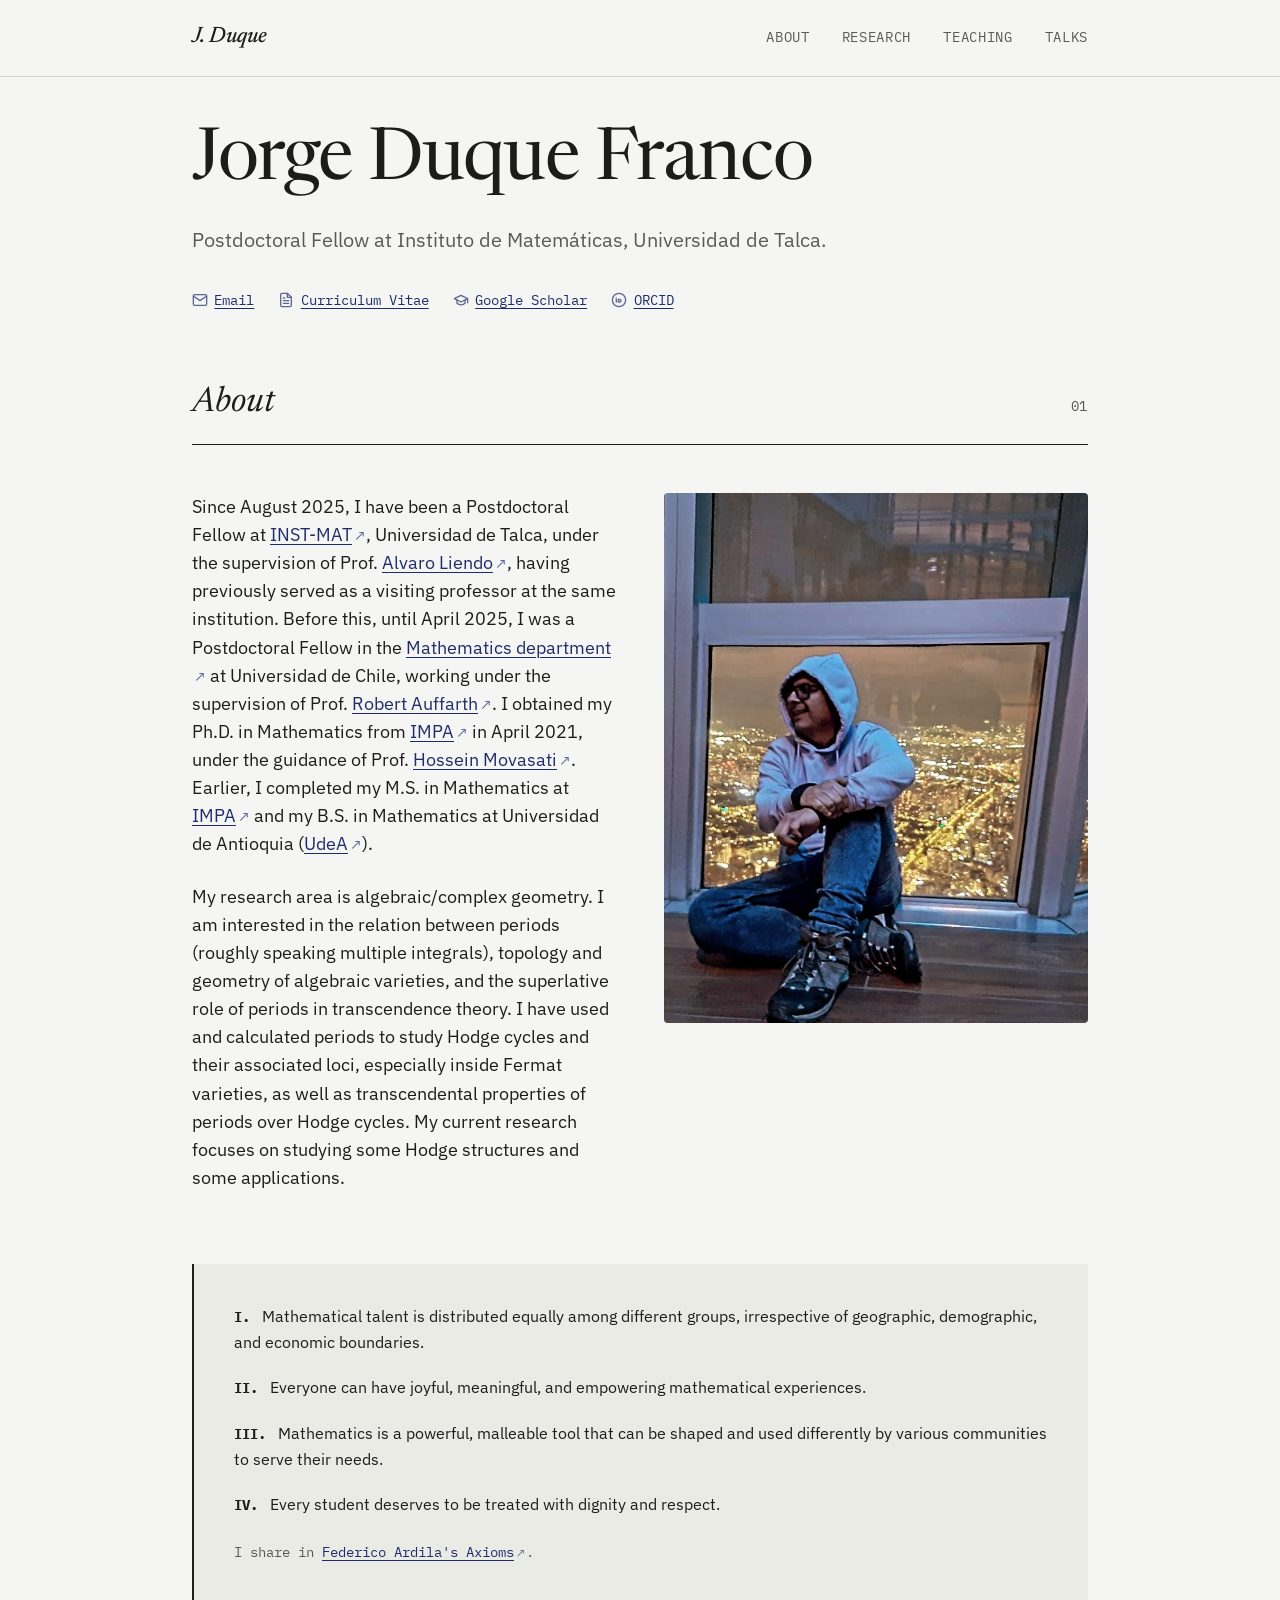
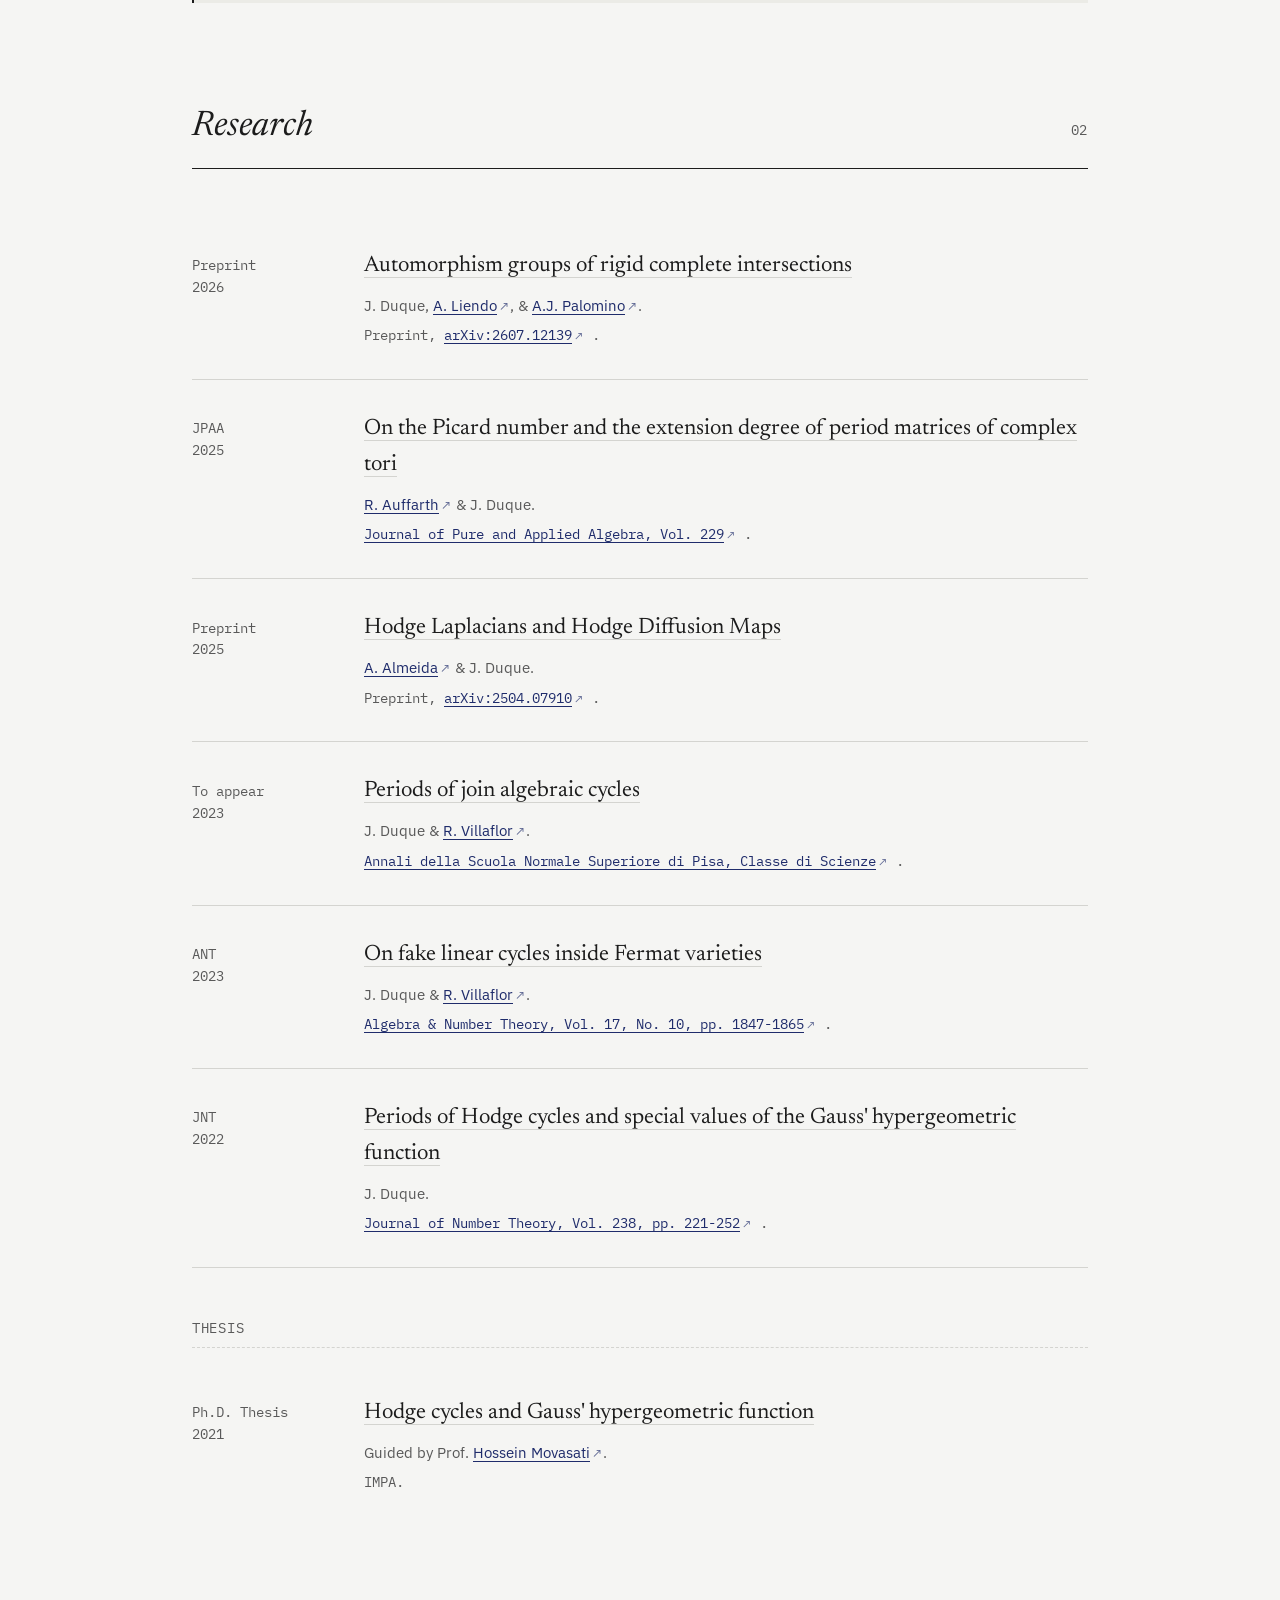
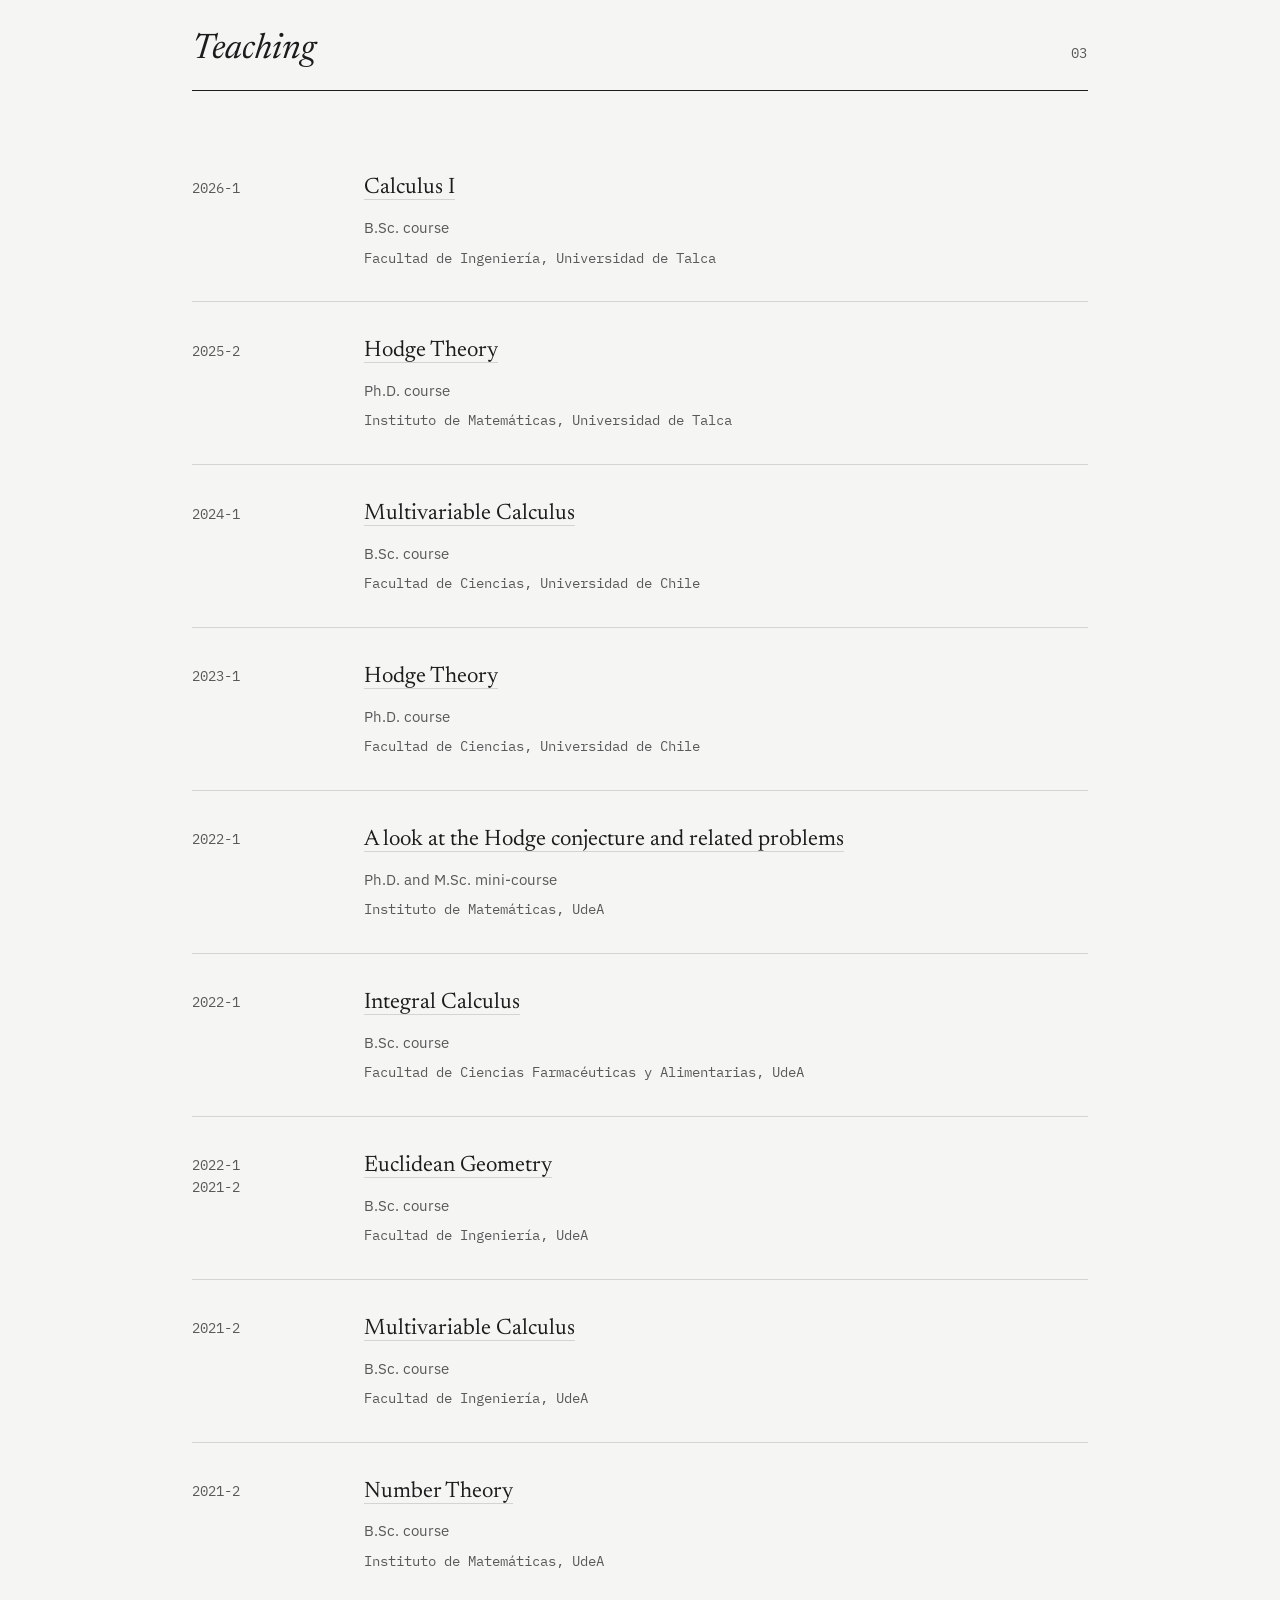
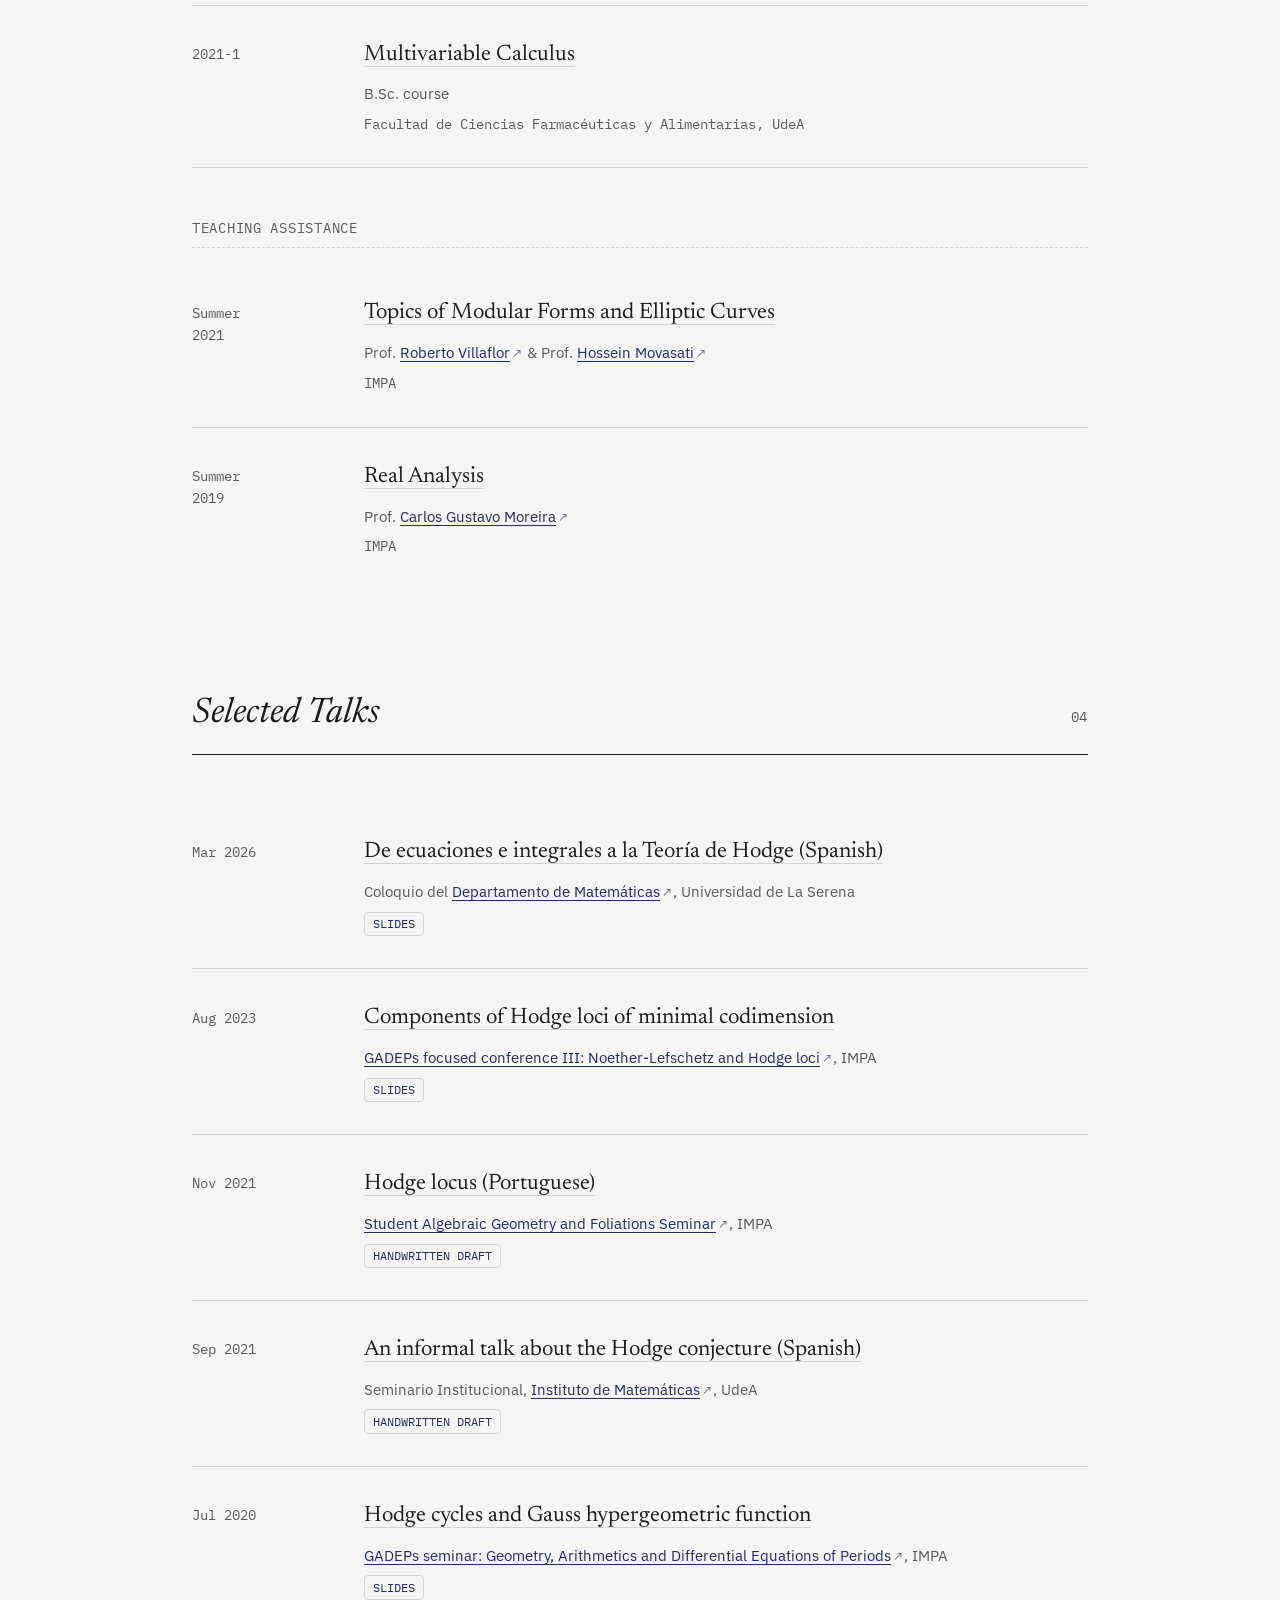
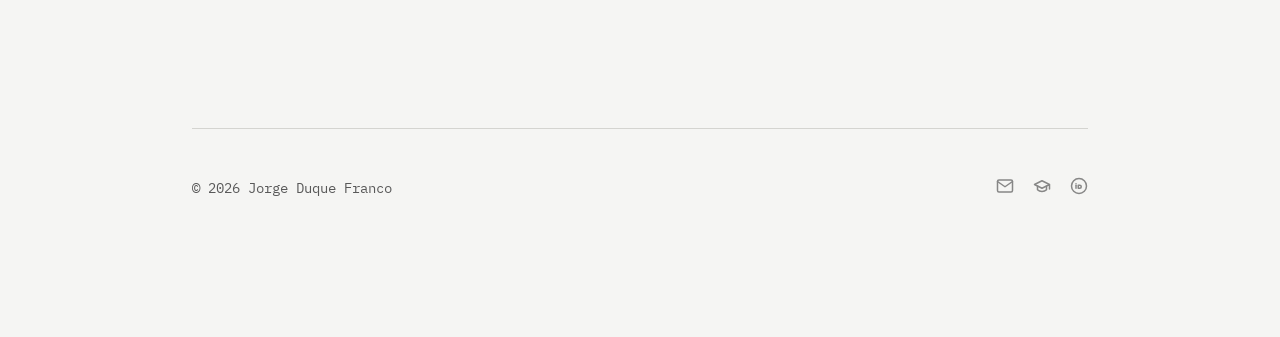
==== commit 361e7016: "Update index.html" ====
--- a/index.html
+++ b/index.html
@@ -35,8 +35,8 @@
       --axioms-bg: #1A1A1A;
     }
     
-    .about-photos img { filter: grayscale(20%) brightness(0.85) !important; }
-    .about-photos img:hover { filter: grayscale(0%) brightness(1) !important; }
+    .carousel-wrapper img { filter: grayscale(20%) brightness(0.85) !important; }
+    .carousel-wrapper:hover img { filter: grayscale(0%) brightness(1) !important; }
   }
 
   * { box-sizing: border-box; margin: 0; padding: 0; }
@@ -65,7 +65,6 @@
     text-decoration-color: var(--text);
   }
   
-  /* External links marker */
   a[target="_blank"]::after {
     content: " ↗";
     font-size: 0.85em;
@@ -75,27 +74,35 @@
     margin-left: 2px;
   }
 
-  /* Clean links without underlines by default */
   .no-underline a { text-decoration: none; }
   .no-underline a:hover { text-decoration: underline; }
   .no-arrow a::after { content: none !important; }
 
   img { max-width: 100%; height: auto; display: block; }
 
-  /* --- Layout --- */
-  .container {
+  /* --- Navigation (Sticky) --- */
+  .nav-wrapper {
+    position: sticky;
+    top: 0;
+    z-index: 100;
+    background: rgba(245, 245, 243, 0.90);
+    backdrop-filter: blur(8px);
+    -webkit-backdrop-filter: blur(8px);
+    border-bottom: 1px solid var(--border);
+    transition: background-color 0.3s ease;
+  }
+  @media (prefers-color-scheme: dark) {
+    .nav-wrapper { background: rgba(18, 18, 18, 0.90); }
+  }
+
+  nav {
     max-width: 960px;
     margin: 0 auto;
-    padding: 0 2rem;
-  }
-
-  /* --- Navigation --- */
-  nav {
-    padding: 2.5rem 0;
+    padding: 1.25rem 2rem;
     display: flex;
     justify-content: space-between;
     align-items: baseline;
-    margin-bottom: 4rem;
+    position: relative;
   }
   .nav-logo {
     font-family: var(--serif);
@@ -131,6 +138,13 @@
     text-transform: uppercase;
   }
 
+  /* --- Layout --- */
+  .container {
+    max-width: 960px;
+    margin: 0 auto;
+    padding: 3rem 2rem 0;
+  }
+
   /* --- Hero --- */
   .hero { margin-bottom: 4rem; }
   .hero-content {
@@ -152,7 +166,6 @@
     max-width: 650px;
   }
   
-  /* Hero Links & Icons */
   .hero-links {
     font-family: var(--mono);
     font-size: 0.9rem;
@@ -175,7 +188,7 @@
   .icon-link::after { content: none !important; }
 
   /* --- Sections --- */
-  section { margin-bottom: 6rem; }
+  section { margin-bottom: 6rem; scroll-margin-top: 5rem; }
   .section-header {
     display: flex;
     align-items: baseline;
@@ -211,23 +224,31 @@
     margin-bottom: 1.5rem;
   }
   
-  .about-photos {
-    display: grid;
-    grid-template-columns: 1fr 1fr;
-    gap: 1rem;
-  }
-  .about-photos img {
+  /* Auto-rotating Carousel */
+  .carousel-wrapper {
+    position: relative;
     width: 100%;
-    aspect-ratio: 1;
+    aspect-ratio: 4 / 5;
+    border-radius: 4px;
+    overflow: hidden;
+    background: var(--border);
+  }
+  .carousel-wrapper img {
+    position: absolute;
+    top: 0;
+    left: 0;
+    width: 100%;
+    height: 100%;
     object-fit: cover;
+    opacity: 0;
+    transition: opacity 1.2s ease-in-out;
     filter: grayscale(15%);
-    transition: filter 0.4s ease;
-    border-radius: 4px;
-  }
-  .about-photos img:hover { filter: grayscale(0%); }
-  .about-photos .img-large {
-    grid-column: span 2;
-    aspect-ratio: 16/10;
+  }
+  .carousel-wrapper img.active {
+    opacity: 1;
+  }
+  .carousel-wrapper:hover img {
+    filter: grayscale(0%);
   }
 
   .axioms {
@@ -295,7 +316,6 @@
   }
   .item-venue a { color: var(--accent); }
   
-  /* Resources links for talks */
   .resource-link {
     display: inline-block;
     padding: 0.1rem 0.5rem;
@@ -322,7 +342,7 @@
     border-bottom: 1px dashed var(--border);
   }
 
-  /* --- Footer & Easter Egg --- */
+  /* --- Footer --- */
   footer {
     border-top: 1px solid var(--border);
     padding: 3rem 0;
@@ -380,7 +400,7 @@
       display: none;
       flex-direction: column;
       position: absolute;
-      top: 5rem; left: 0; right: 0;
+      top: 100%; left: 0; right: 0;
       background: var(--bg);
       padding: 2rem;
       border-bottom: 1px solid var(--border);
@@ -410,8 +430,8 @@
 </head>
 <body>
 
-<div class="container">
-  <!-- Navigation -->
+<!-- Sticky Nav Wrapper -->
+<div class="nav-wrapper">
   <nav class="no-underline no-arrow">
     <a href="#" class="nav-logo">J. Duque</a>
     <button class="menu-btn" aria-label="Toggle Menu">Menu</button>
@@ -422,13 +442,15 @@
       <li><a href="#talks">Talks</a></li>
     </ul>
   </nav>
-
+</div>
+
+<div class="container">
   <main>
     <!-- HERO -->
     <header class="hero">
       <div class="hero-content">
         <h1>Jorge Duque Franco</h1>
-        <p class="hero-desc">Postdoctoral Fellow at Instituto de Matemáticas, Universidad de Talca. I study periods, Hodge cycles, and the loci they trace out on moduli of algebraic varieties.</p>
+        <p class="hero-desc">Postdoctoral Fellow at Instituto de Matemáticas, Universidad de Talca.</p>
         <div class="hero-links">
           <a href="mailto:jorge.duque@utalca.cl" class="icon-link">
             <svg xmlns="http://www.w3.org/2000/svg" viewBox="0 0 24 24" fill="none" stroke="currentColor" stroke-width="2" stroke-linecap="round" stroke-linejoin="round"><path d="M4 4h16c1.1 0 2 .9 2 2v12c0 1.1-.9 2-2 2H4c-1.1 0-2-.9-2-2V6c0-1.1.9-2 2-2z"></path><polyline points="22,6 12,13 2,6"></polyline></svg>
@@ -459,15 +481,17 @@
       
       <div class="about-layout">
         <div class="about-text">
-          <p>Since August 2025, I have been a Postdoctoral Fellow at <a href="https://inst-mat.utalca.cl/" target="_blank" rel="noopener noreferrer">INST-MAT</a>, Universidad de Talca, under the supervision of Prof. <a href="http://mail-inst-mat.utalca.cl/~aliendo/" target="_blank" rel="noopener noreferrer">Alvaro Liendo</a>, having previously served as a visiting professor at the same institution. Before this, until April 2025, I was a Postdoctoral Fellow in the Mathematics department at Universidad de Chile. I obtained my Ph.D. in Mathematics from <a href="https://impa.br/" target="_blank" rel="noopener noreferrer">IMPA</a> in April 2021.</p>
-          <p>My research area is algebraic/complex geometry. I am interested in the relation between periods, topology, and geometry of algebraic varieties, and the superlative role periods play in transcendence theory. My current research focuses on Hodge structures and their applications.</p>
-        </div>
-        
-        <!-- Photos integrated into About -->
-        <div class="about-photos">
-          <img src="img/Georgy3.jpg" class="img-large" alt="Jorge Duque">
+          <p>Since August 2025, I have been a Postdoctoral Fellow at <a href="https://inst-mat.utalca.cl/" target="_blank" rel="noopener noreferrer">INST-MAT</a>, Universidad de Talca, under the supervision of Prof. <a href="http://mail-inst-mat.utalca.cl/~aliendo/" target="_blank" rel="noopener noreferrer">Alvaro Liendo</a>, having previously served as a visiting professor at the same institution. Before this, until April 2025, I was a Postdoctoral Fellow in the <a href="https://matematicas.ciencias.uchile.cl/" target="_blank" rel="noopener noreferrer">Mathematics department</a> at Universidad de Chile, working under the supervision of Prof. <a href="https://sites.google.com/uchile.cl/rfauffar" target="_blank" rel="noopener noreferrer">Robert Auffarth</a>. I obtained my Ph.D. in Mathematics from <a href="https://impa.br/" target="_blank" rel="noopener noreferrer">IMPA</a> in April 2021, under the guidance of Prof. <a href="http://w3.impa.br/~hossein" target="_blank" rel="noopener noreferrer">Hossein Movasati</a>. Earlier, I completed my M.S. in Mathematics at <a href="https://impa.br/" target="_blank" rel="noopener noreferrer">IMPA</a> and my B.S. in Mathematics at Universidad de Antioquia (<a href="http://www.udea.edu.co/" target="_blank" rel="noopener noreferrer">UdeA</a>).</p>
+          <p>My research area is algebraic/complex geometry. I am interested in the relation between periods (roughly speaking multiple integrals), topology and geometry of algebraic varieties, and the superlative role of periods in transcendence theory. I have used and calculated periods to study Hodge cycles and their associated loci, especially inside Fermat varieties, as well as transcendental properties of periods over Hodge cycles. My current research focuses on studying some Hodge structures and some applications.</p>
+        </div>
+        
+        <!-- Auto-Rotating Photos -->
+        <div class="carousel-wrapper" id="photoCarousel">
+          <img src="img/Georgy3.jpg" class="active" alt="Jorge Duque">
           <img src="img/work.jpg" alt="Jorge Duque at work">
           <img src="img/torta.jpg" alt="Jorge Duque">
+          <img src="img/georgy.jpg" alt="Jorge Duque">
+          <img src="img/georgy123.jpg" alt="Jorge Duque">
         </div>
       </div>
 
@@ -793,6 +817,17 @@
       navLinks.classList.remove('active');
     });
   });
+
+  // Carousel Logic
+  const slides = document.querySelectorAll('#photoCarousel img');
+  if(slides.length > 0) {
+    let currentSlide = 0;
+    setInterval(() => {
+      slides[currentSlide].classList.remove('active');
+      currentSlide = (currentSlide + 1) % slides.length;
+      slides[currentSlide].classList.add('active');
+    }, 3500); // Rotates every 3.5 seconds
+  }
 </script>
 </body>
 </html>
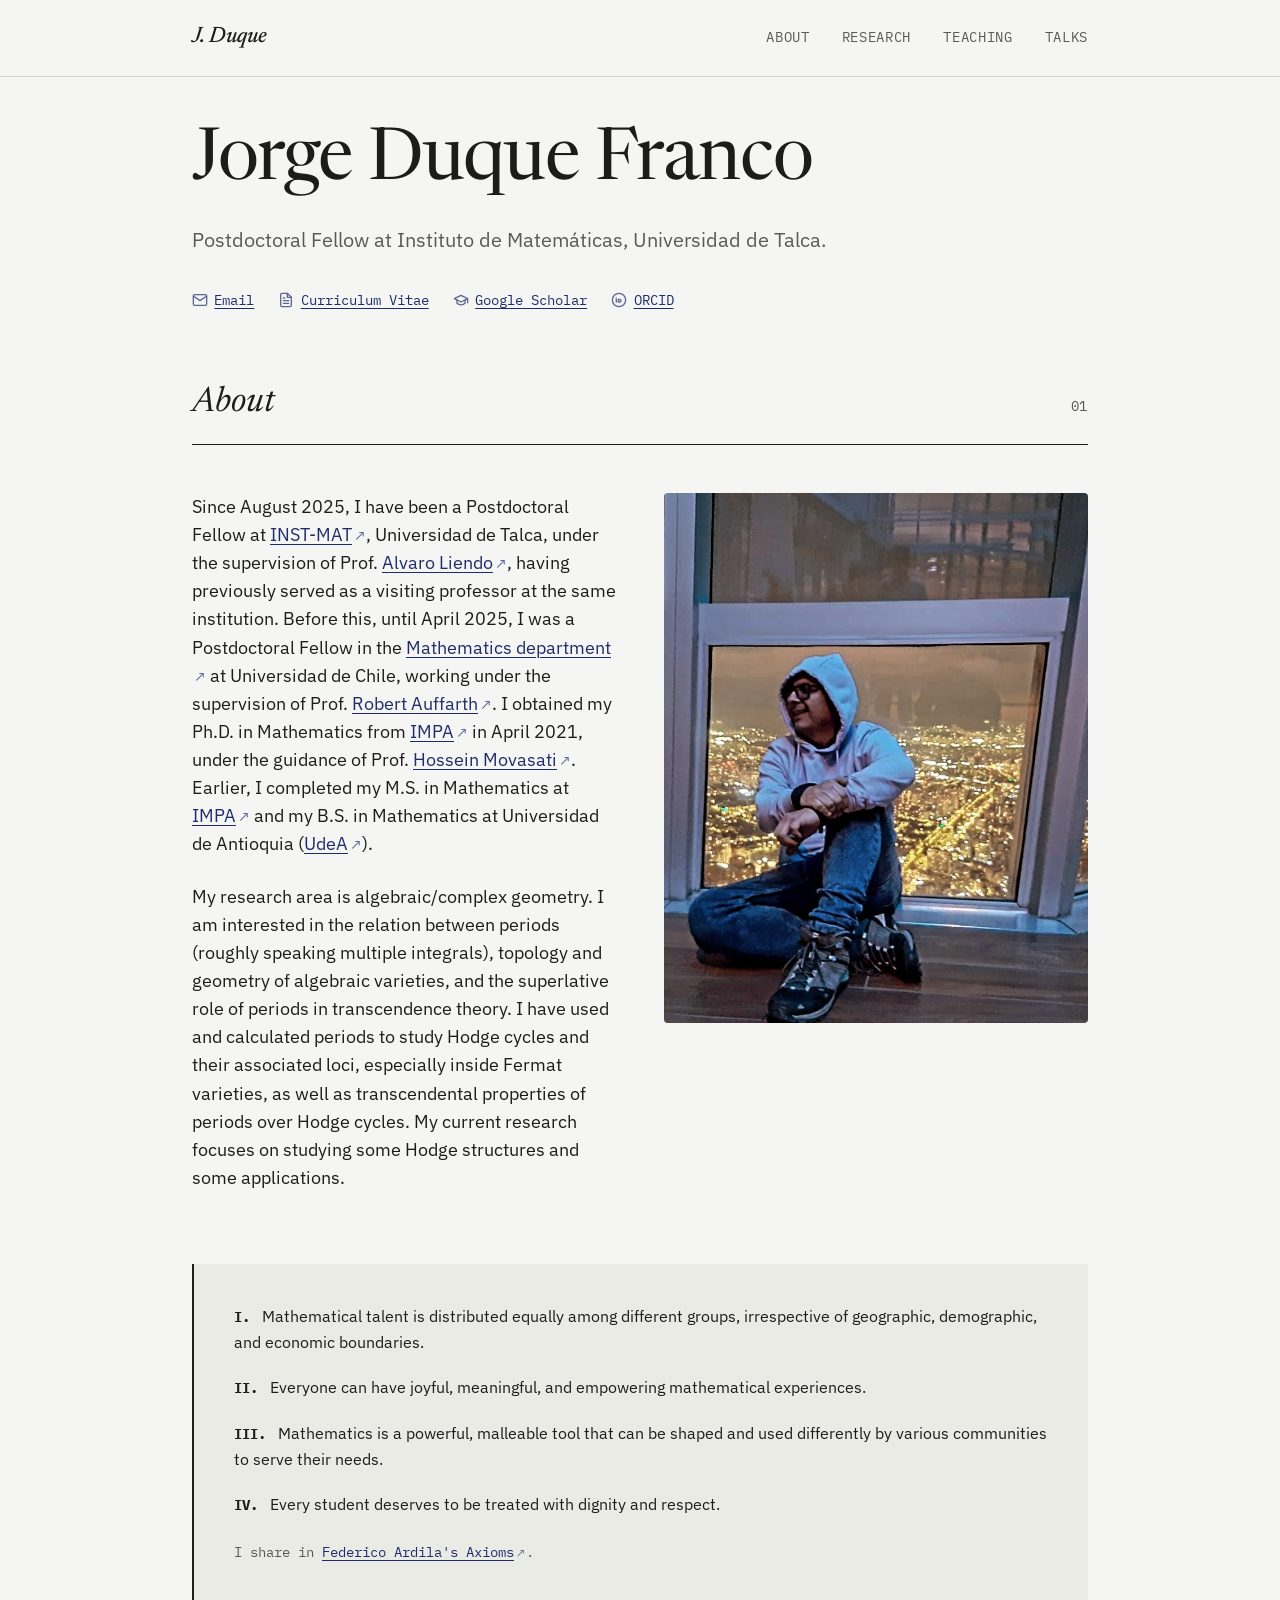
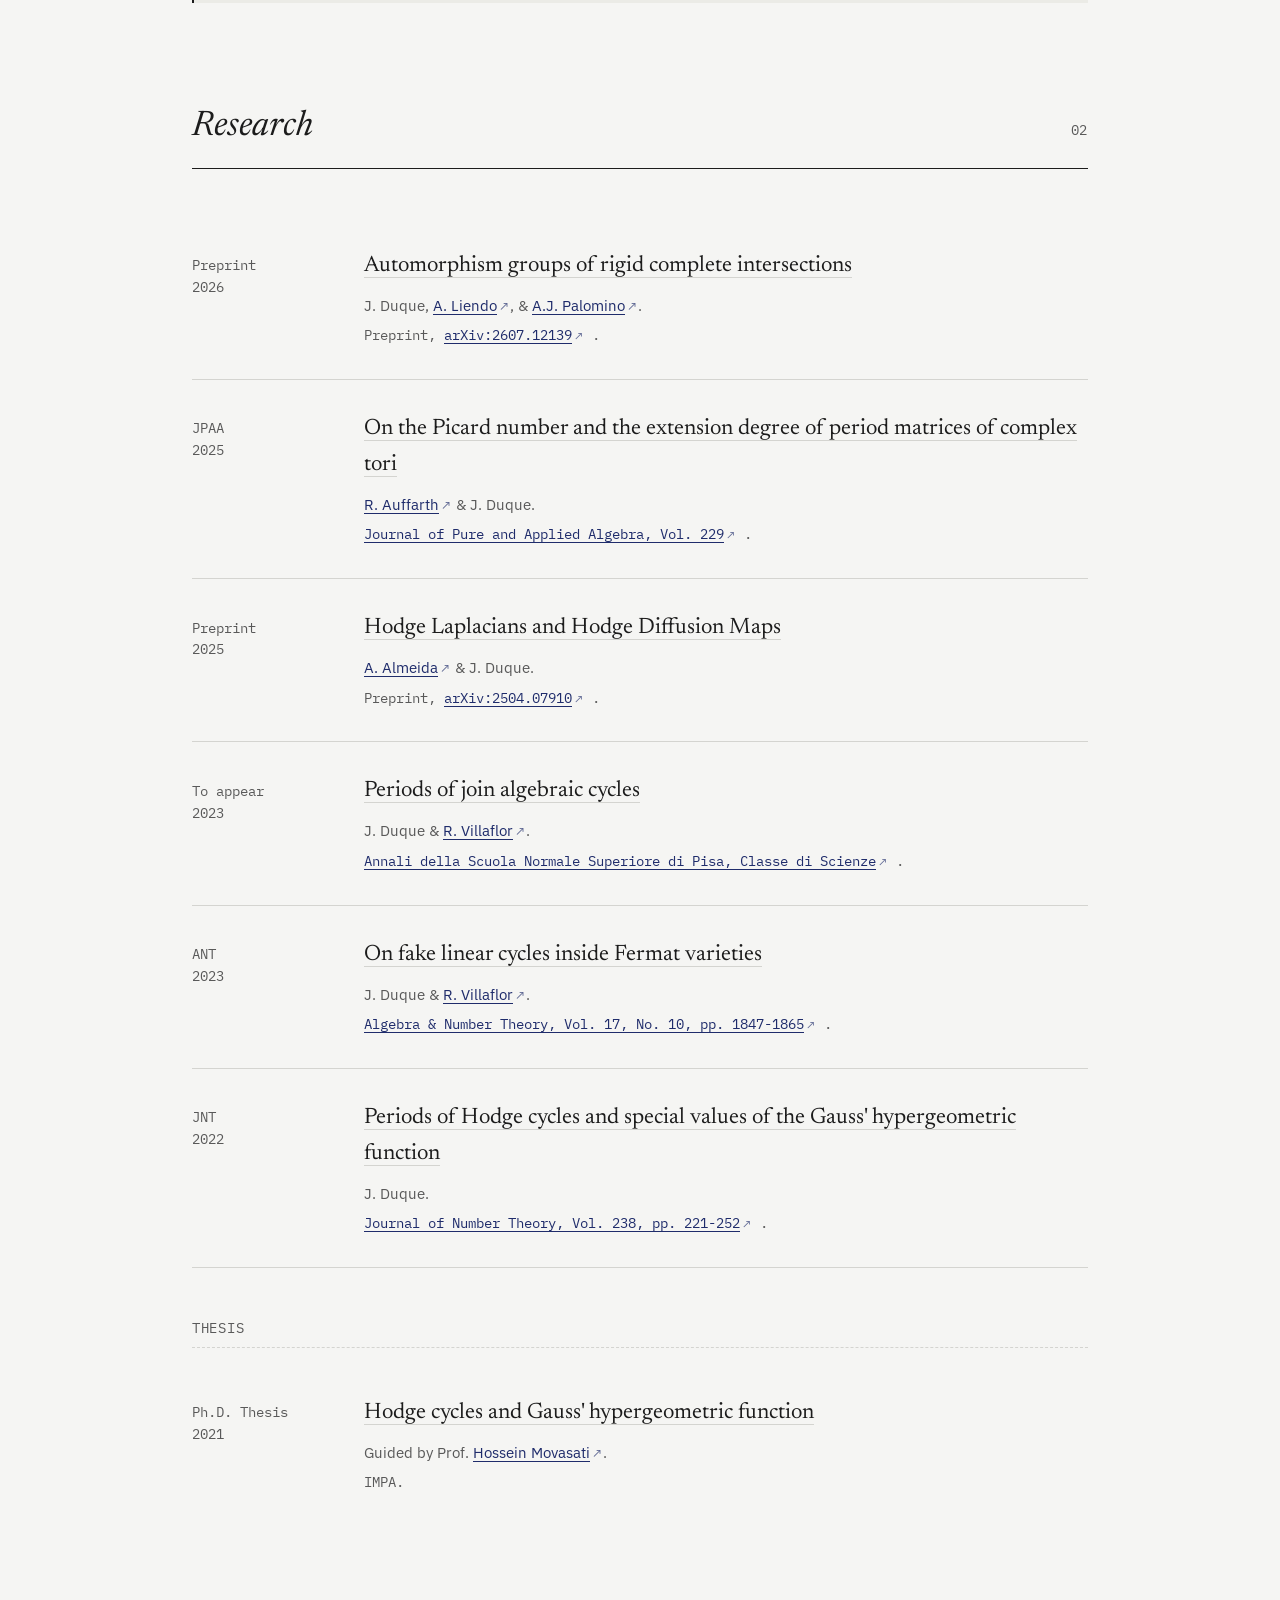
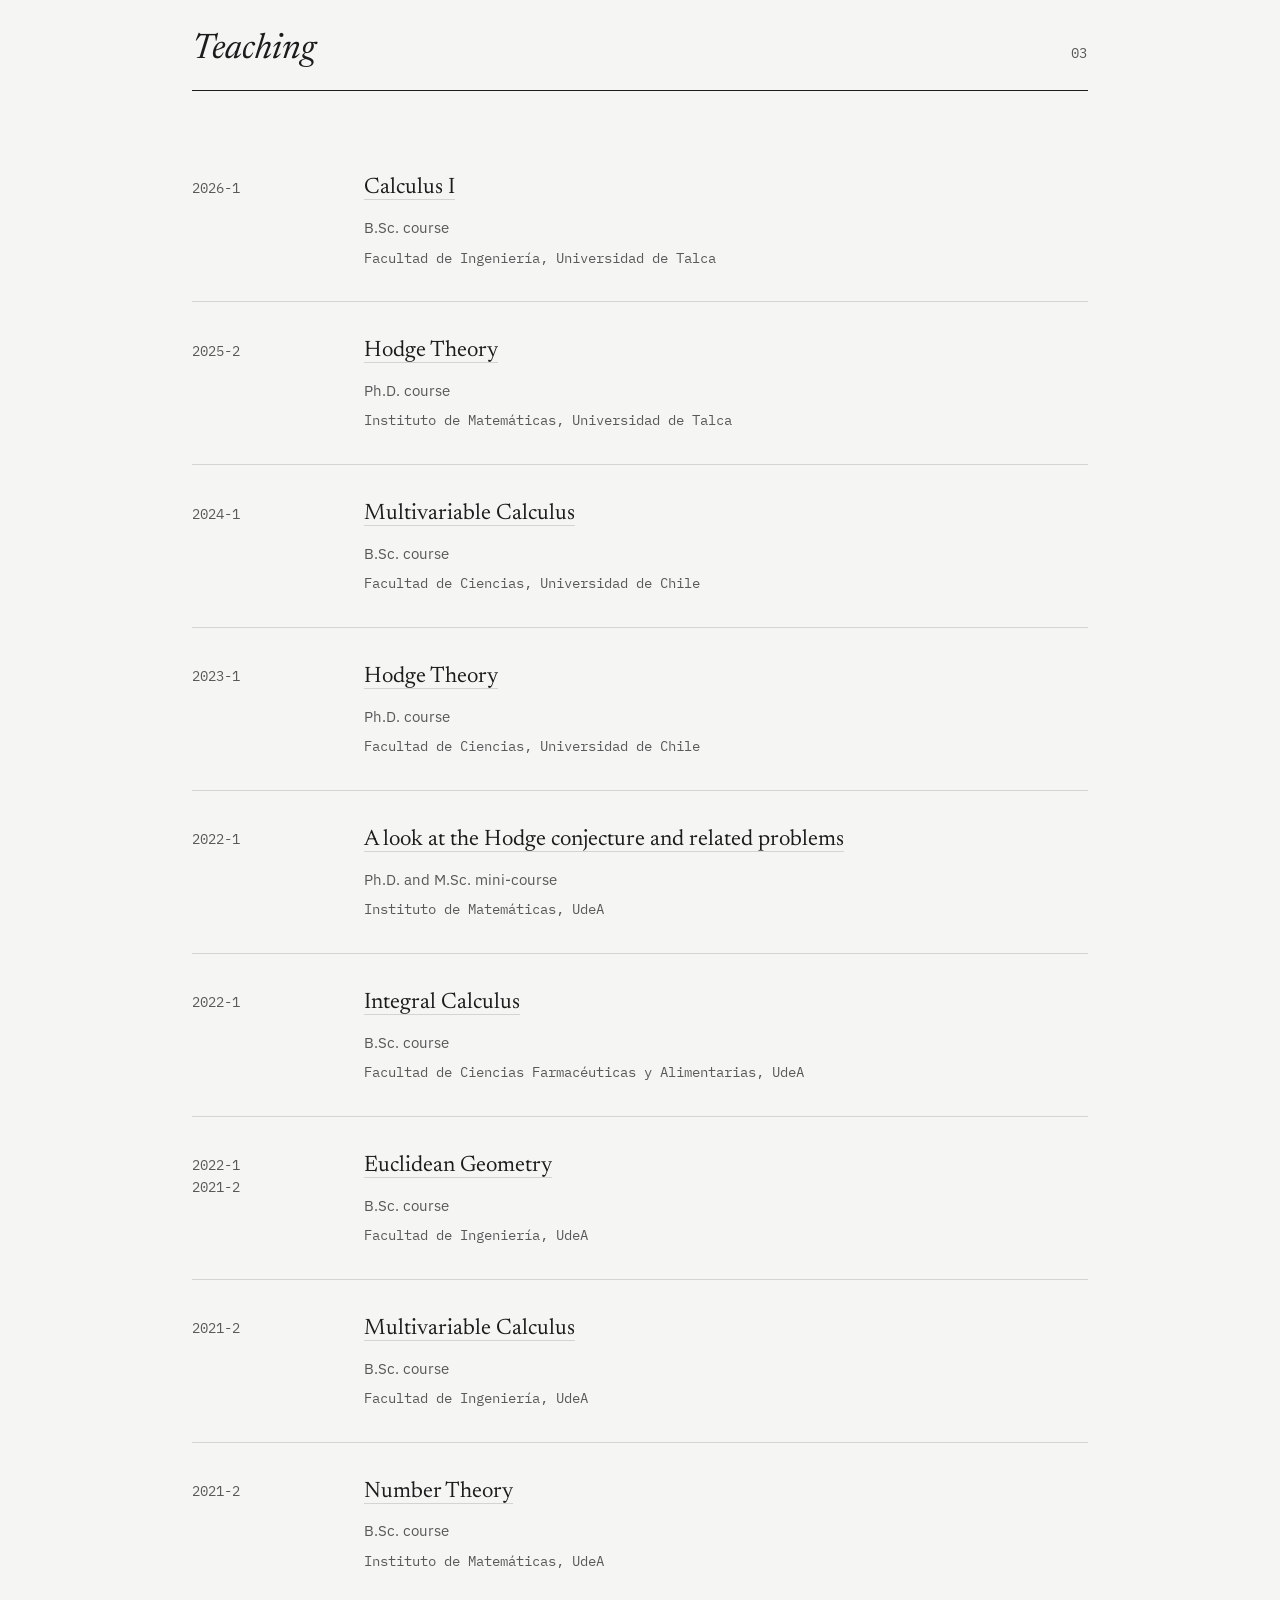
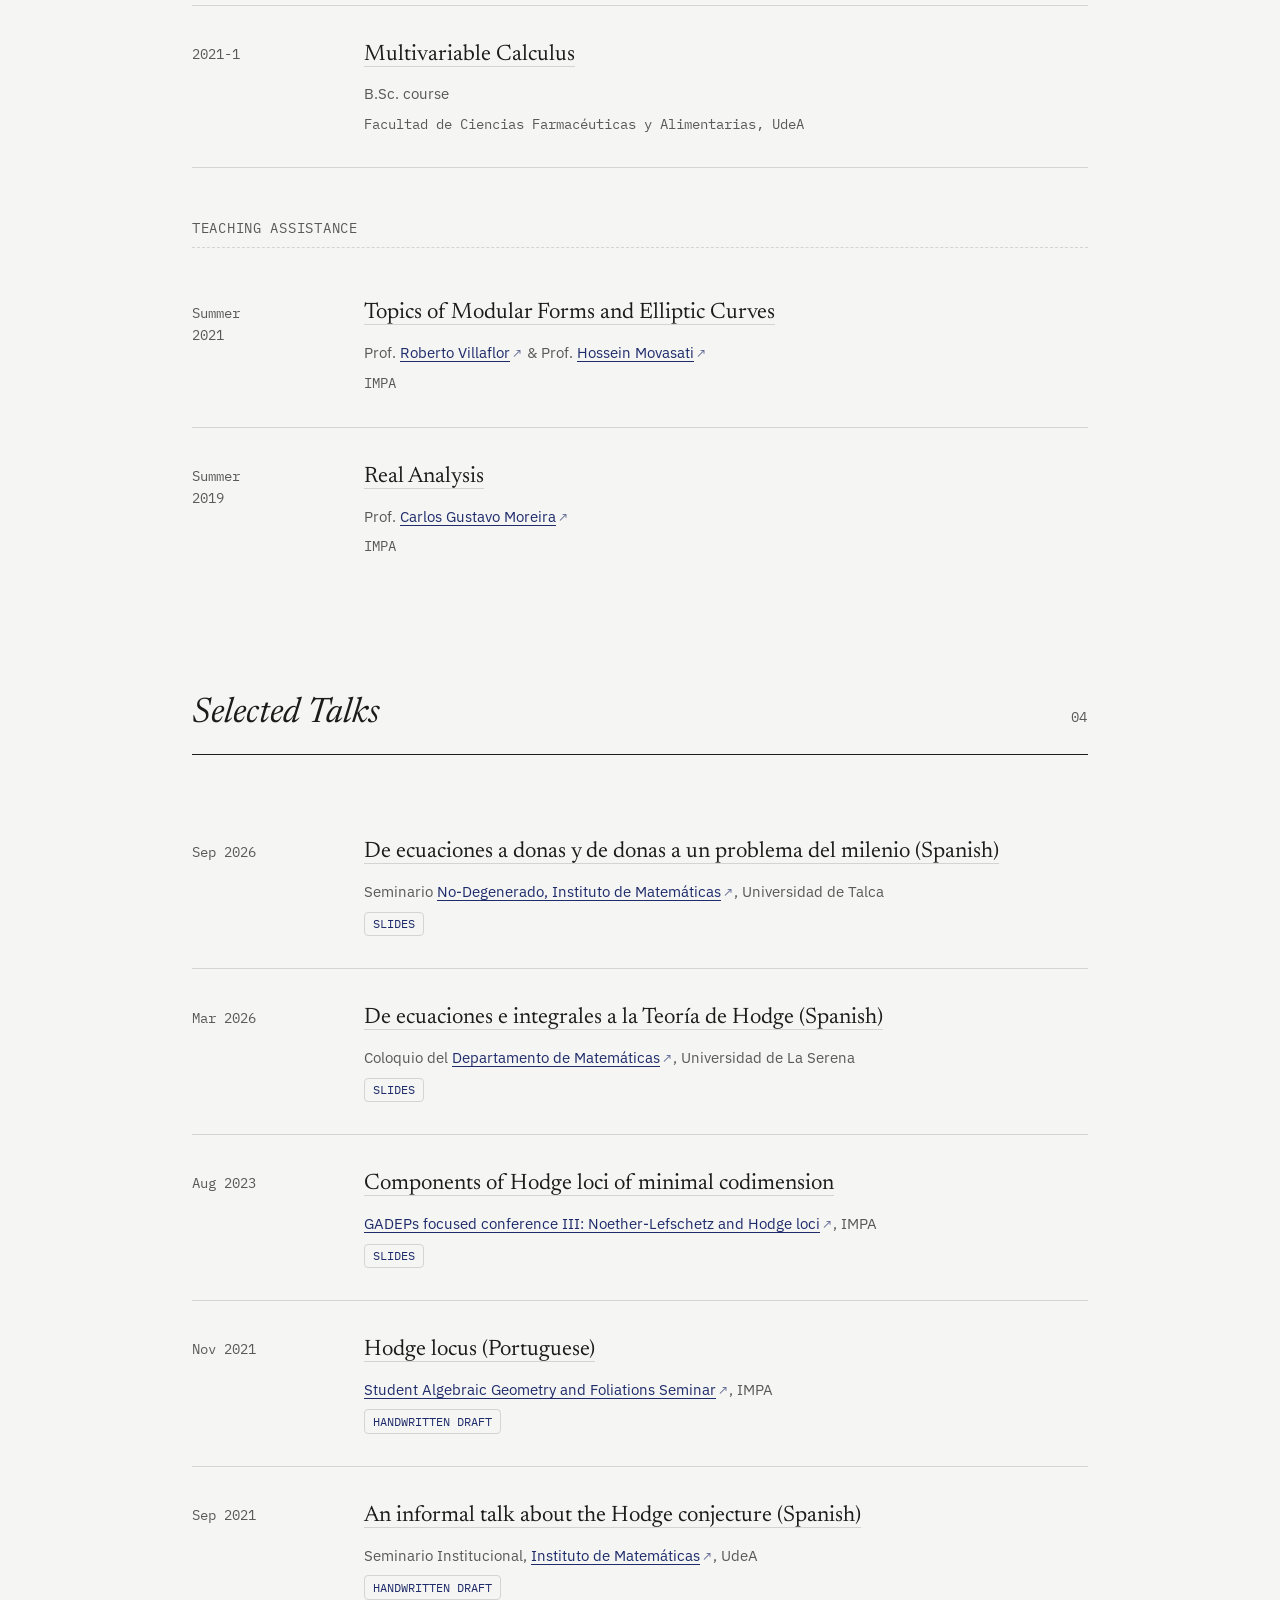
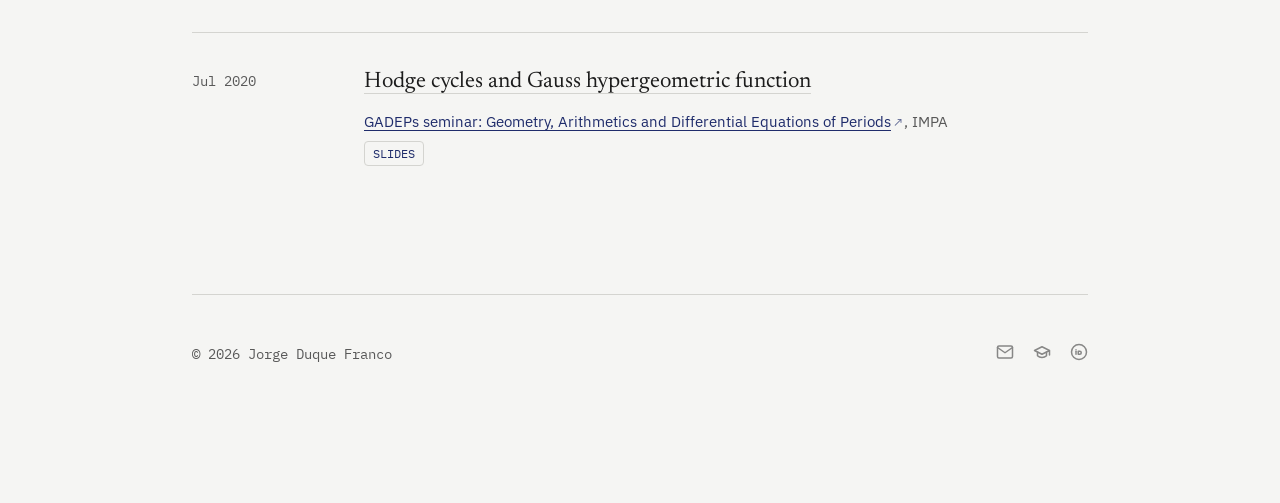
==== commit b03ced35: "Update index.html" ====
--- a/index.html
+++ b/index.html
@@ -714,6 +714,19 @@
       
       <div class="list-container">
 
+      <div class="list-item">
+          <div class="item-meta-side">Sep 2026</div>
+          <div class="item-content">
+            <h3><a href="https://www.youtube.com/watch?v=zgSSU6RyKGo" target="_blank" rel="noopener noreferrer">
+De ecuaciones a donas y de donas a un problema del milenio (Spanish)</a></h3>
+            <p class="item-desc">Seminario <a href="https://www.instagram.com/seminario.math.utalca/" target="_blank" rel="noopener noreferrer"> No-Degenerado, Instituto de Matemáticas</a>, Universidad de Talca</p>
+            <div class="item-venue">
+              <a href="pdf/De ecuaciones a donas.pdf" target="_blank" rel="noopener noreferrer" class="resource-link">Slides</a>
+            </div>
+          </div>
+        </div>
+
+        
         <div class="list-item">
           <div class="item-meta-side">Mar 2026</div>
           <div class="item-content">
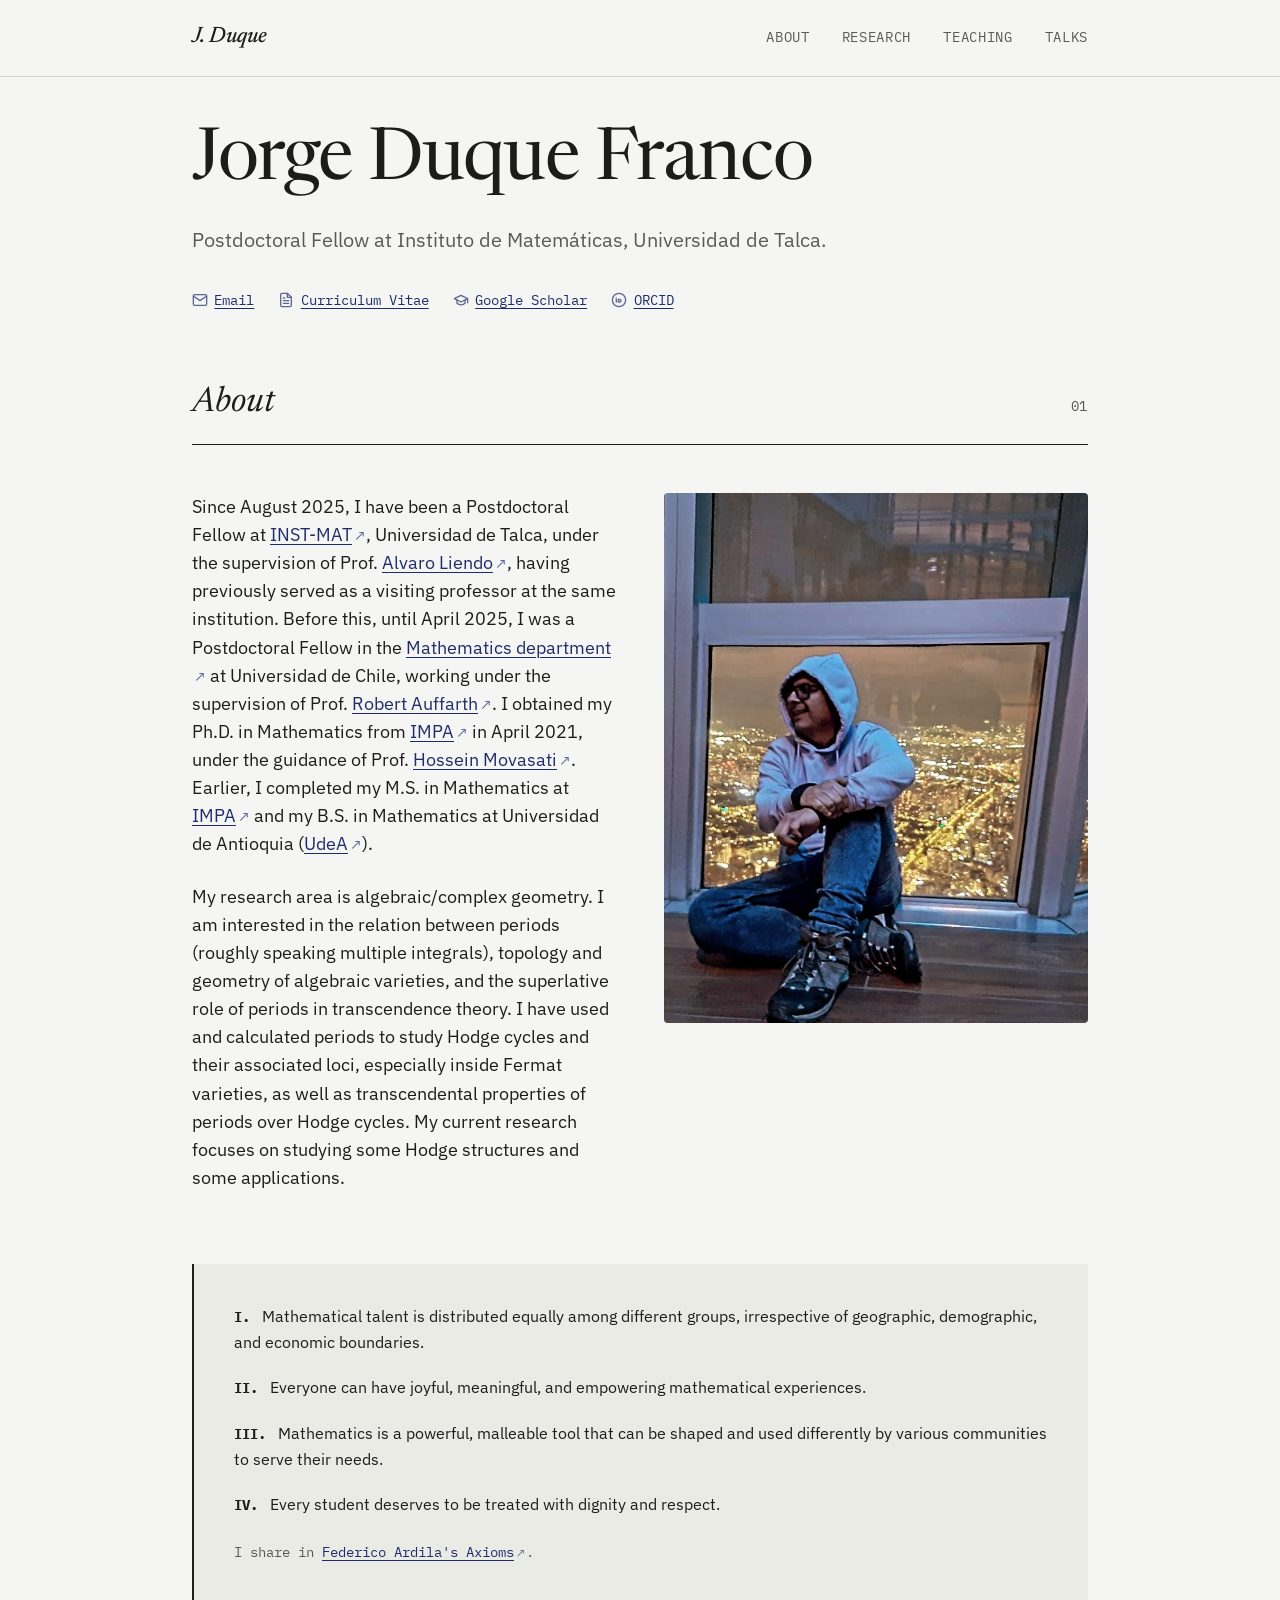
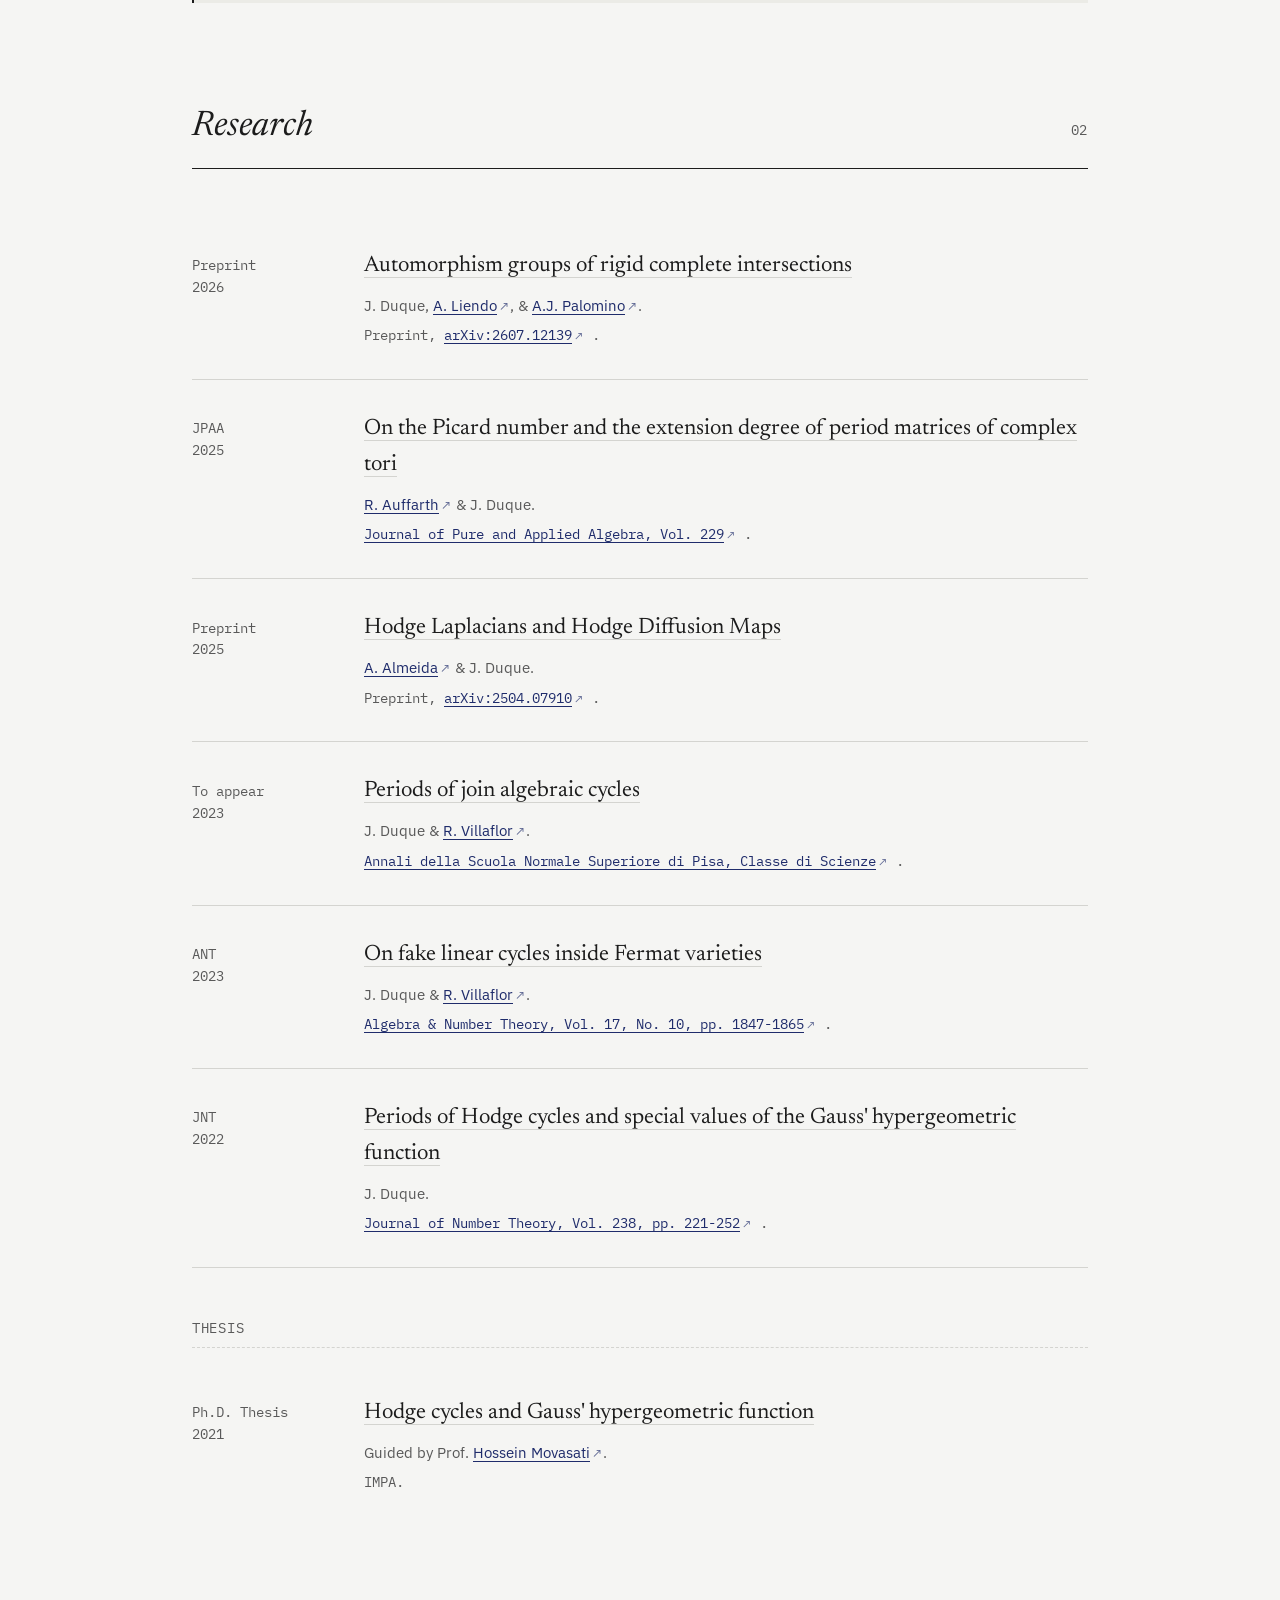
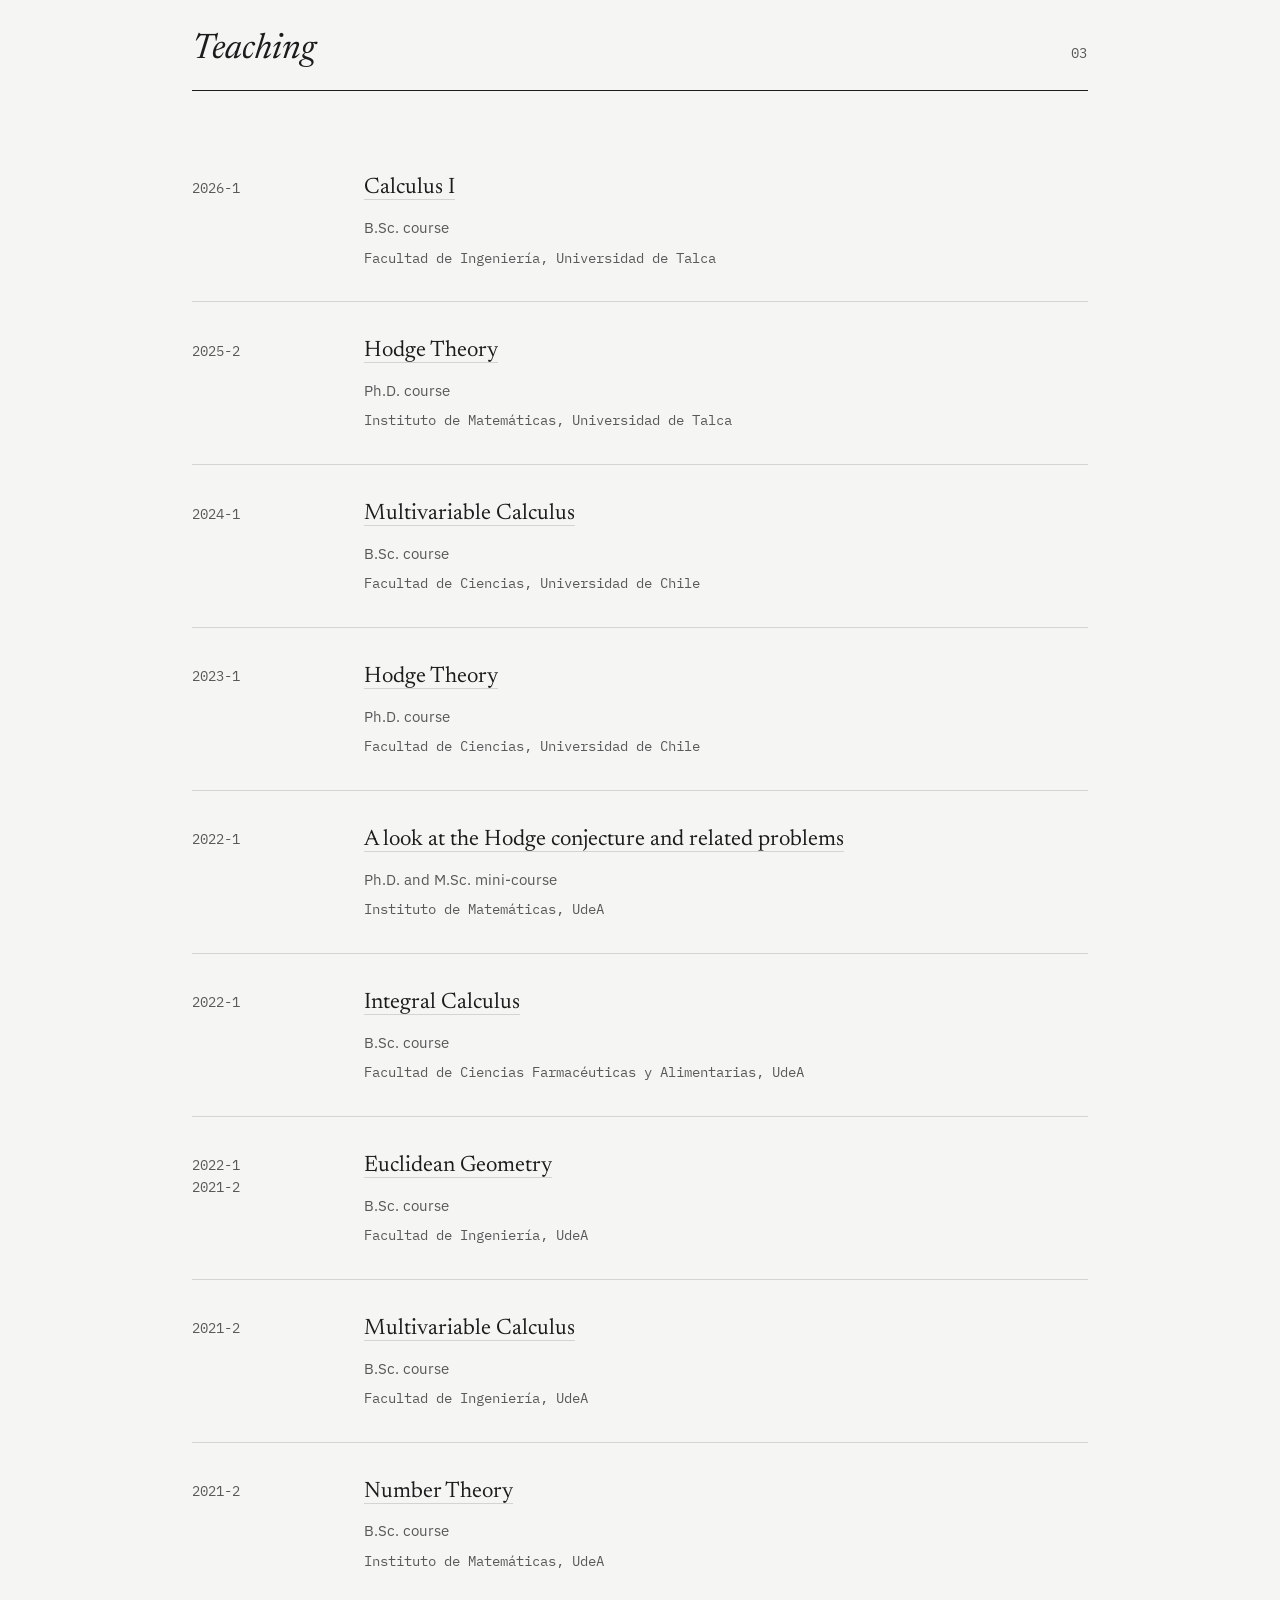
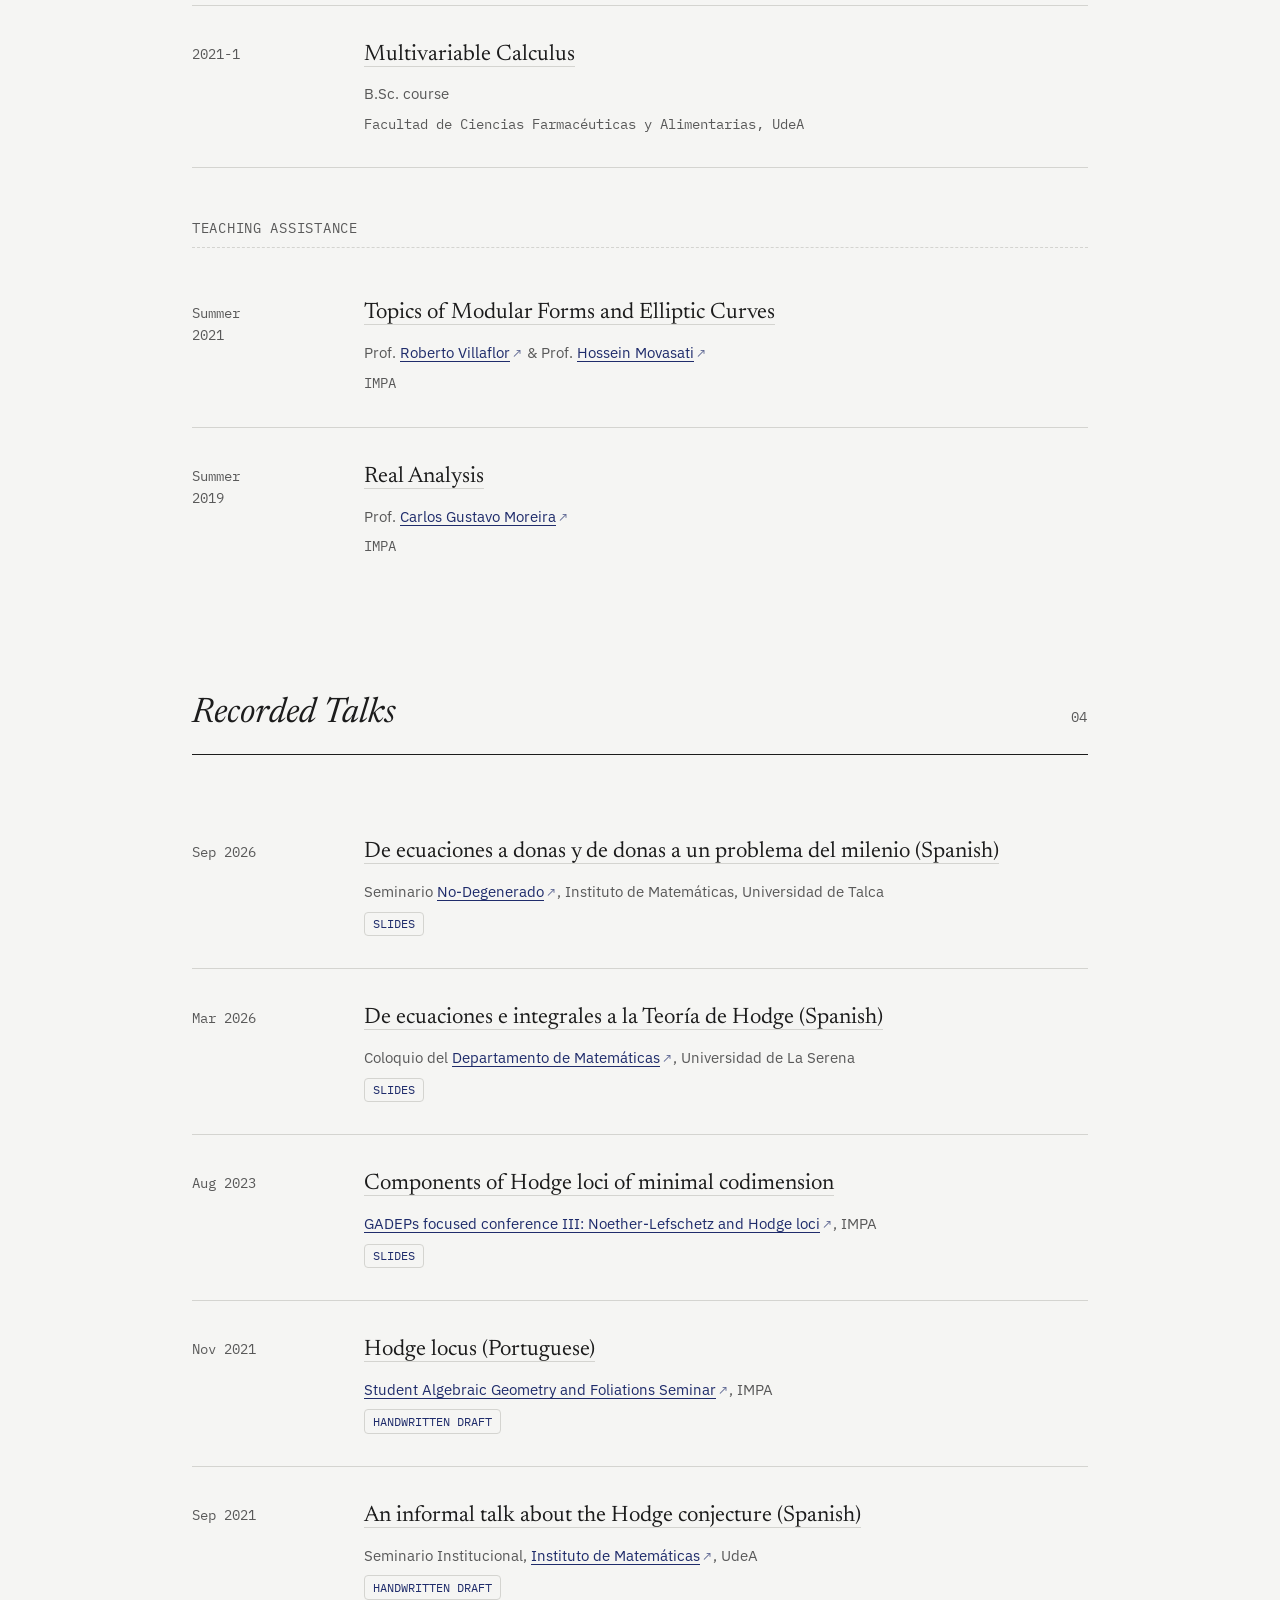
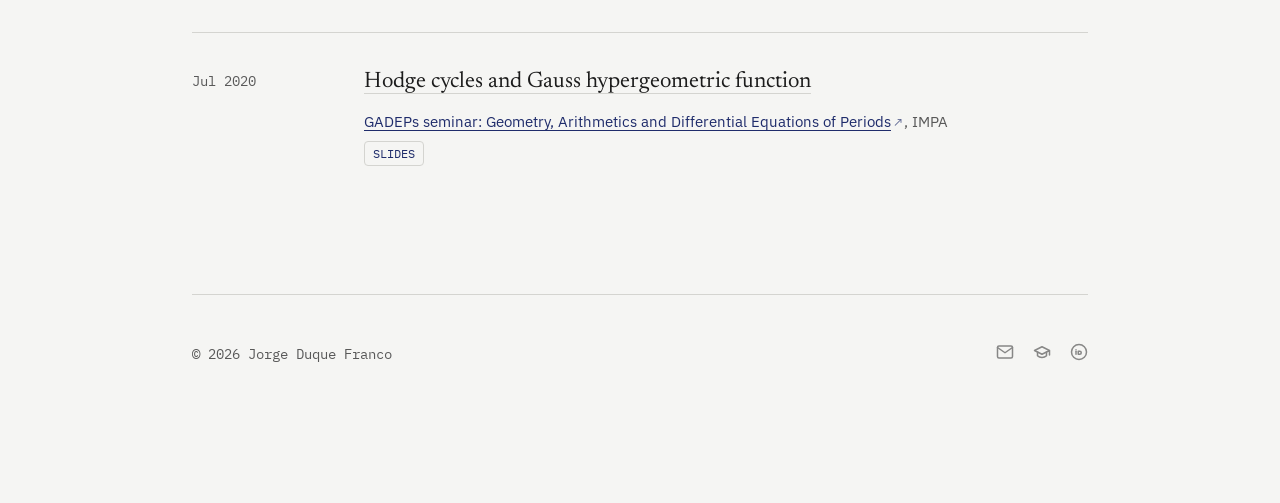
==== commit 58c5ed7b: "Update index.html" ====
--- a/index.html
+++ b/index.html
@@ -708,7 +708,7 @@
     <!-- TALKS -->
     <section id="talks">
       <div class="section-header">
-        <h2>Selected Talks</h2>
+        <h2>Recorded  Talks</h2>
         <span>04</span>
       </div>
       
@@ -719,7 +719,7 @@
           <div class="item-content">
             <h3><a href="https://www.youtube.com/watch?v=zgSSU6RyKGo" target="_blank" rel="noopener noreferrer">
 De ecuaciones a donas y de donas a un problema del milenio (Spanish)</a></h3>
-            <p class="item-desc">Seminario <a href="https://www.instagram.com/seminario.math.utalca/" target="_blank" rel="noopener noreferrer"> No-Degenerado, Instituto de Matemáticas</a>, Universidad de Talca</p>
+            <p class="item-desc">Seminario <a href="https://www.instagram.com/seminario.math.utalca/" target="_blank" rel="noopener noreferrer"> No-Degenerado</a>, Instituto de Matemáticas, Universidad de Talca</p>
             <div class="item-venue">
               <a href="pdf/De ecuaciones a donas.pdf" target="_blank" rel="noopener noreferrer" class="resource-link">Slides</a>
             </div>
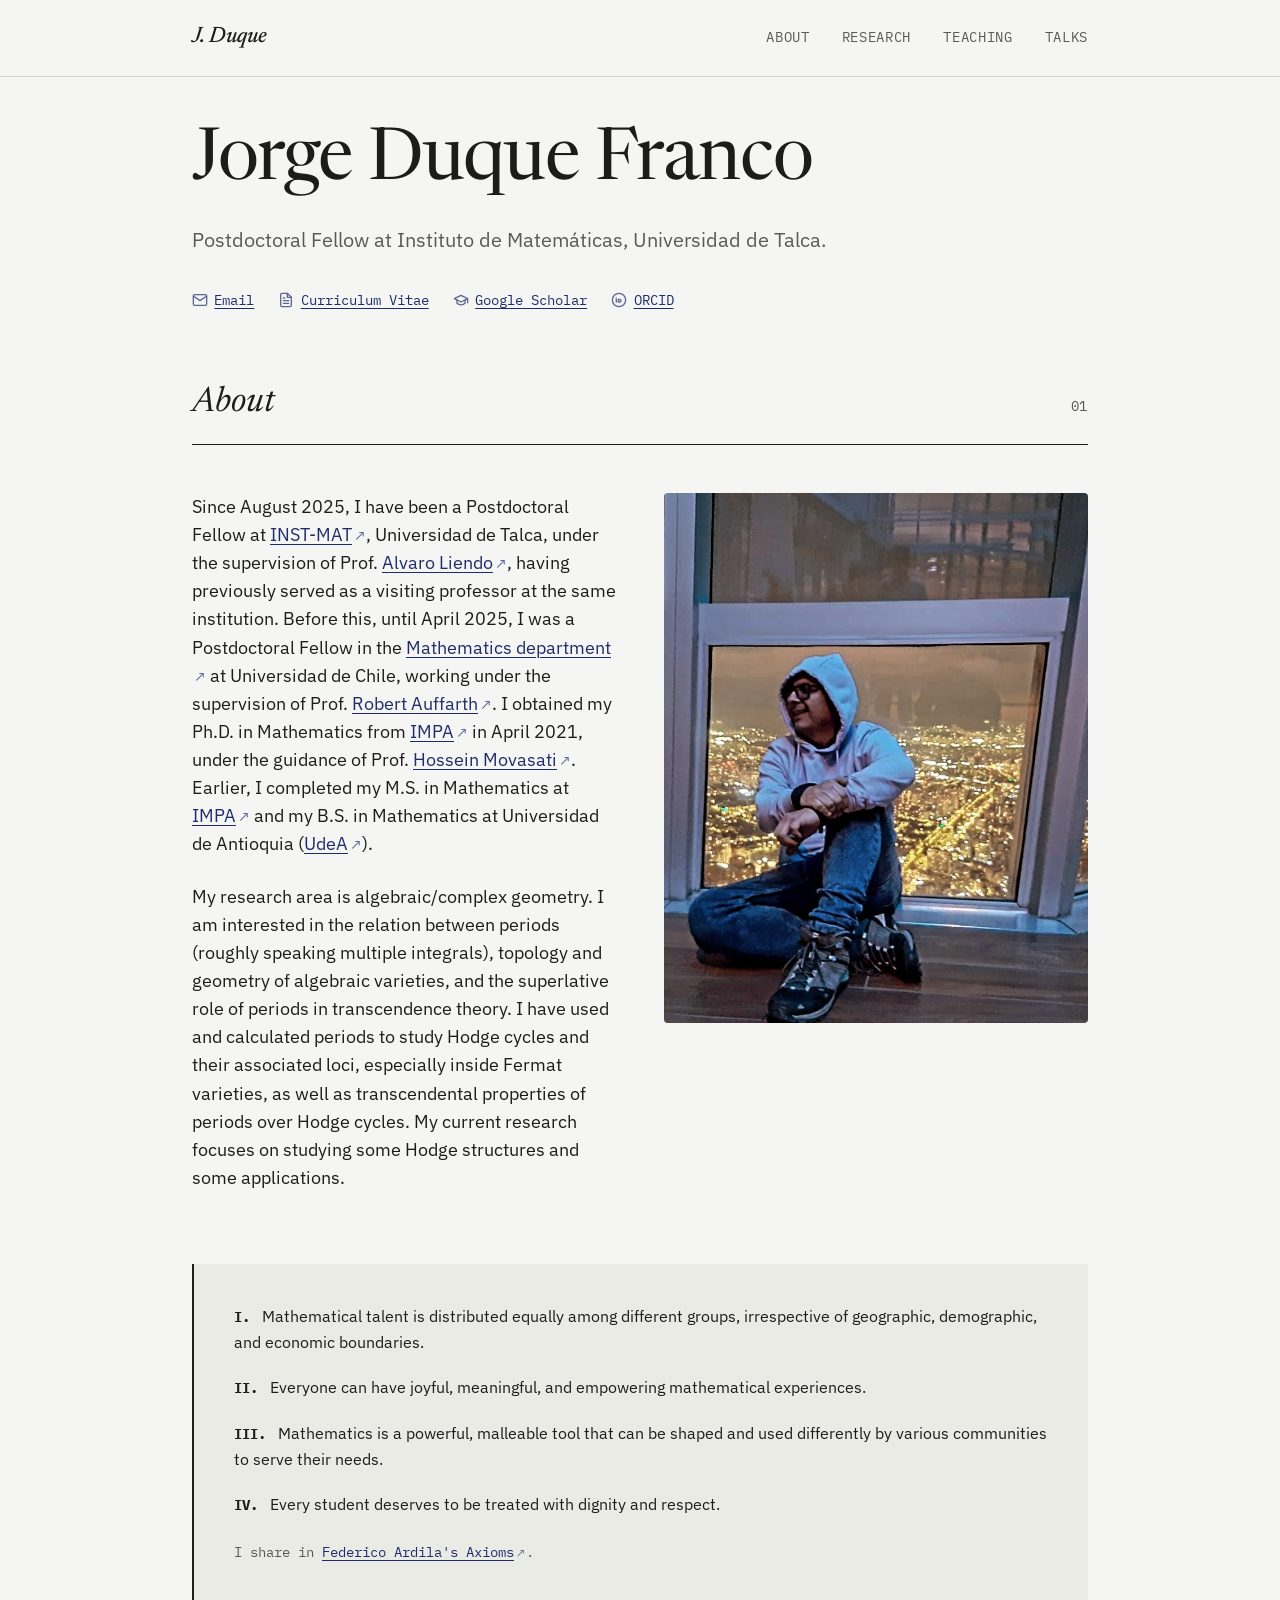
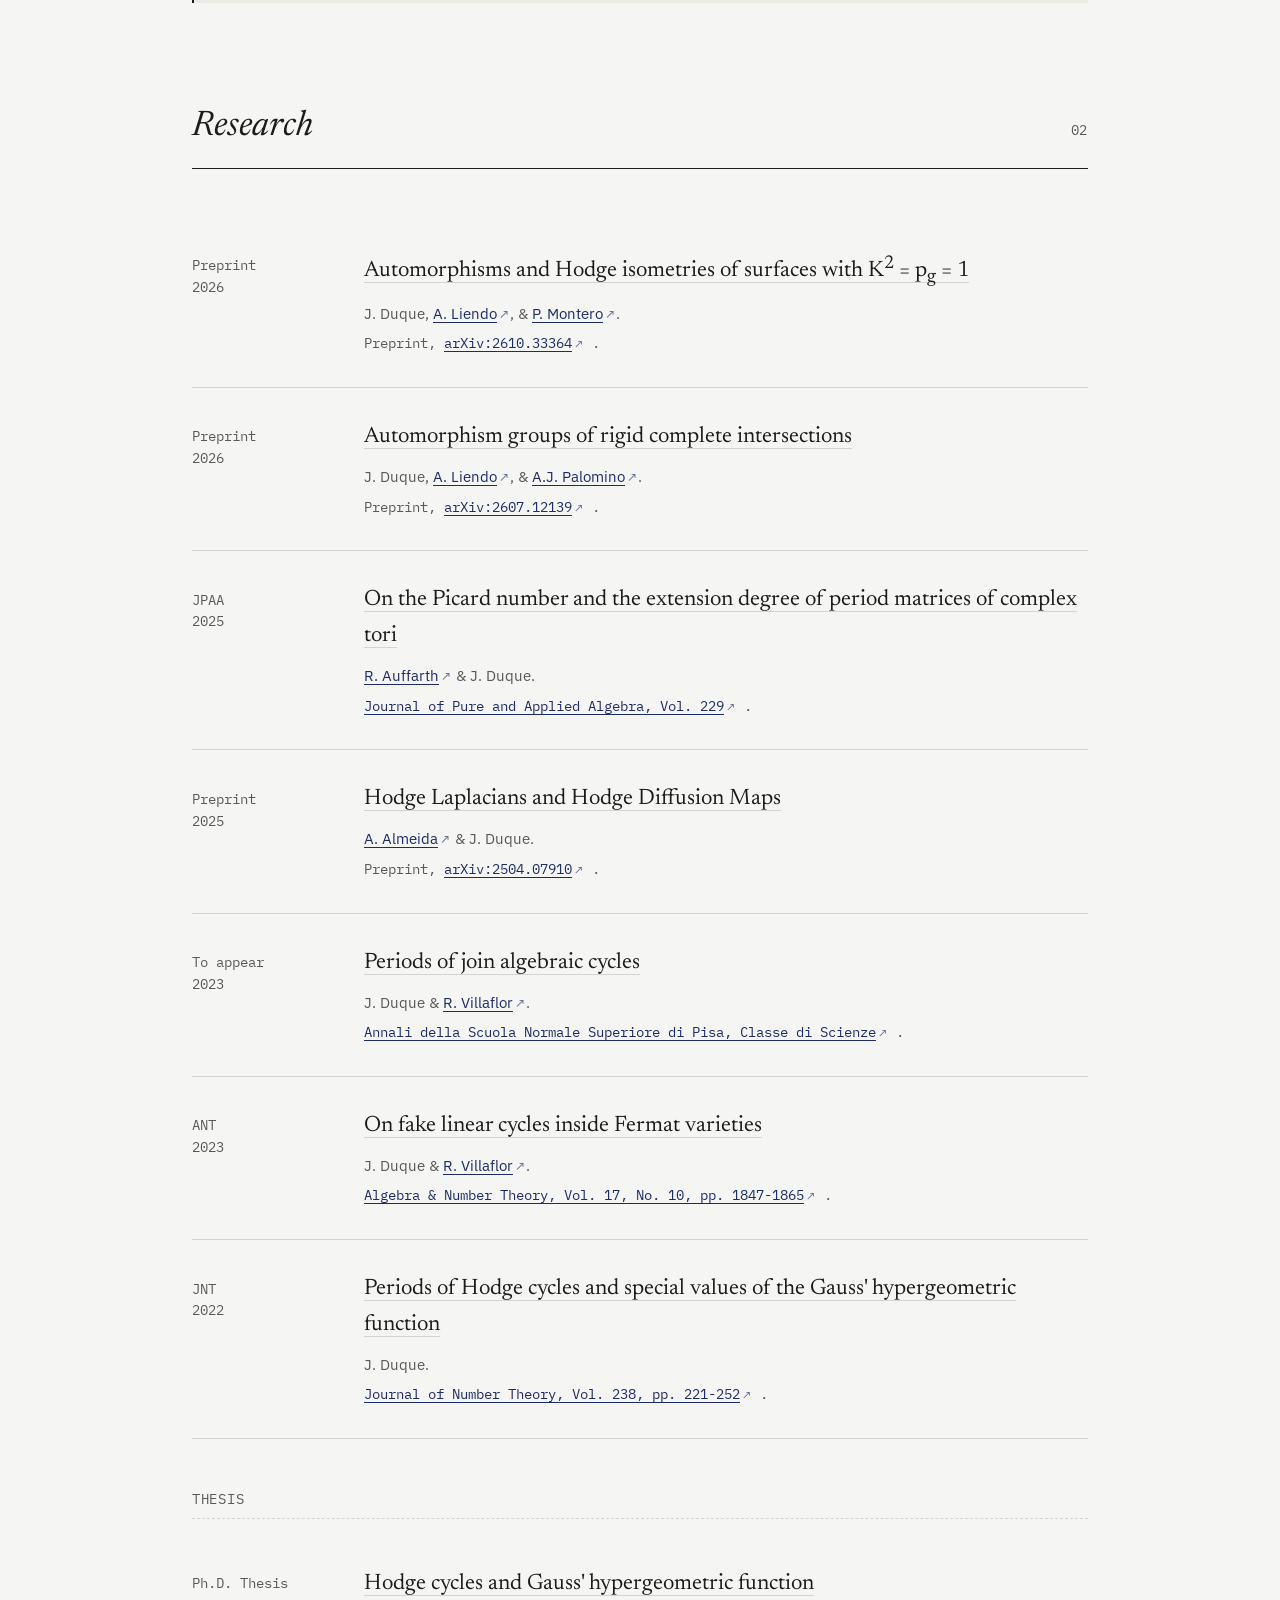
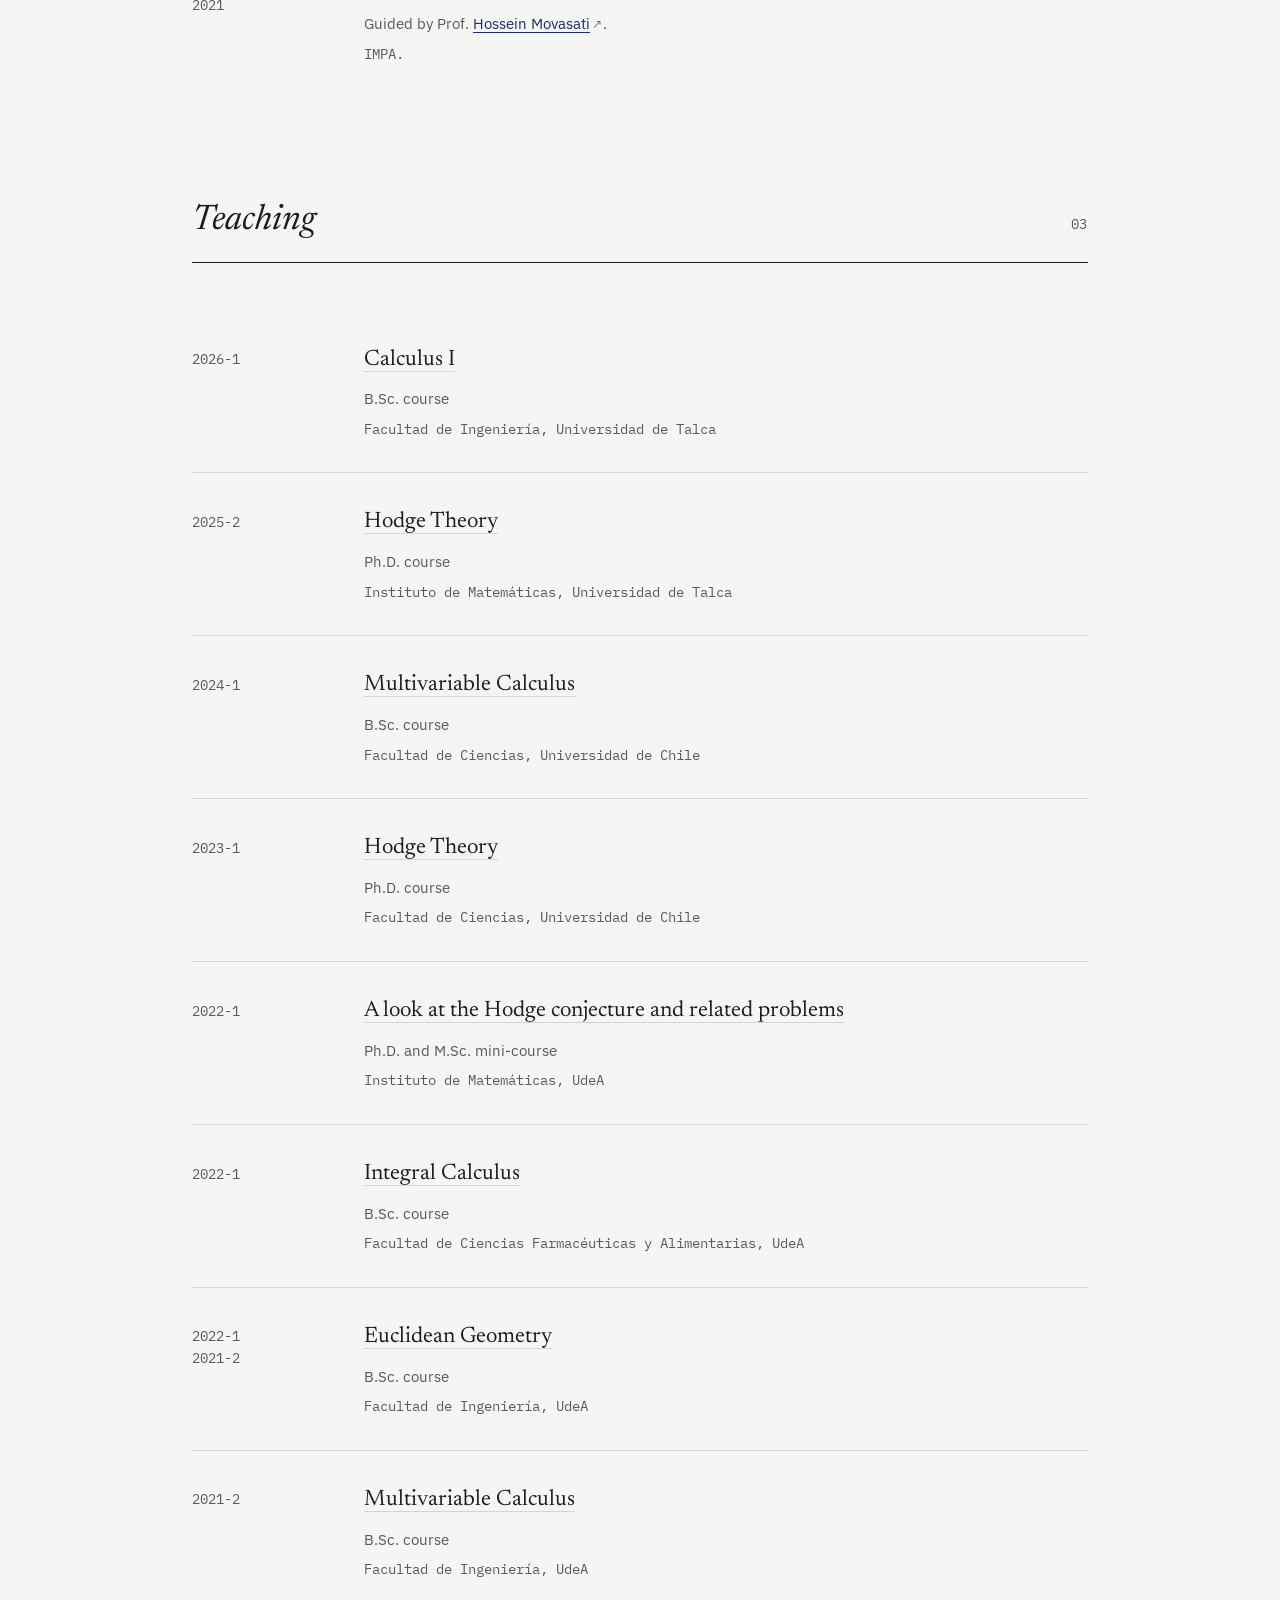
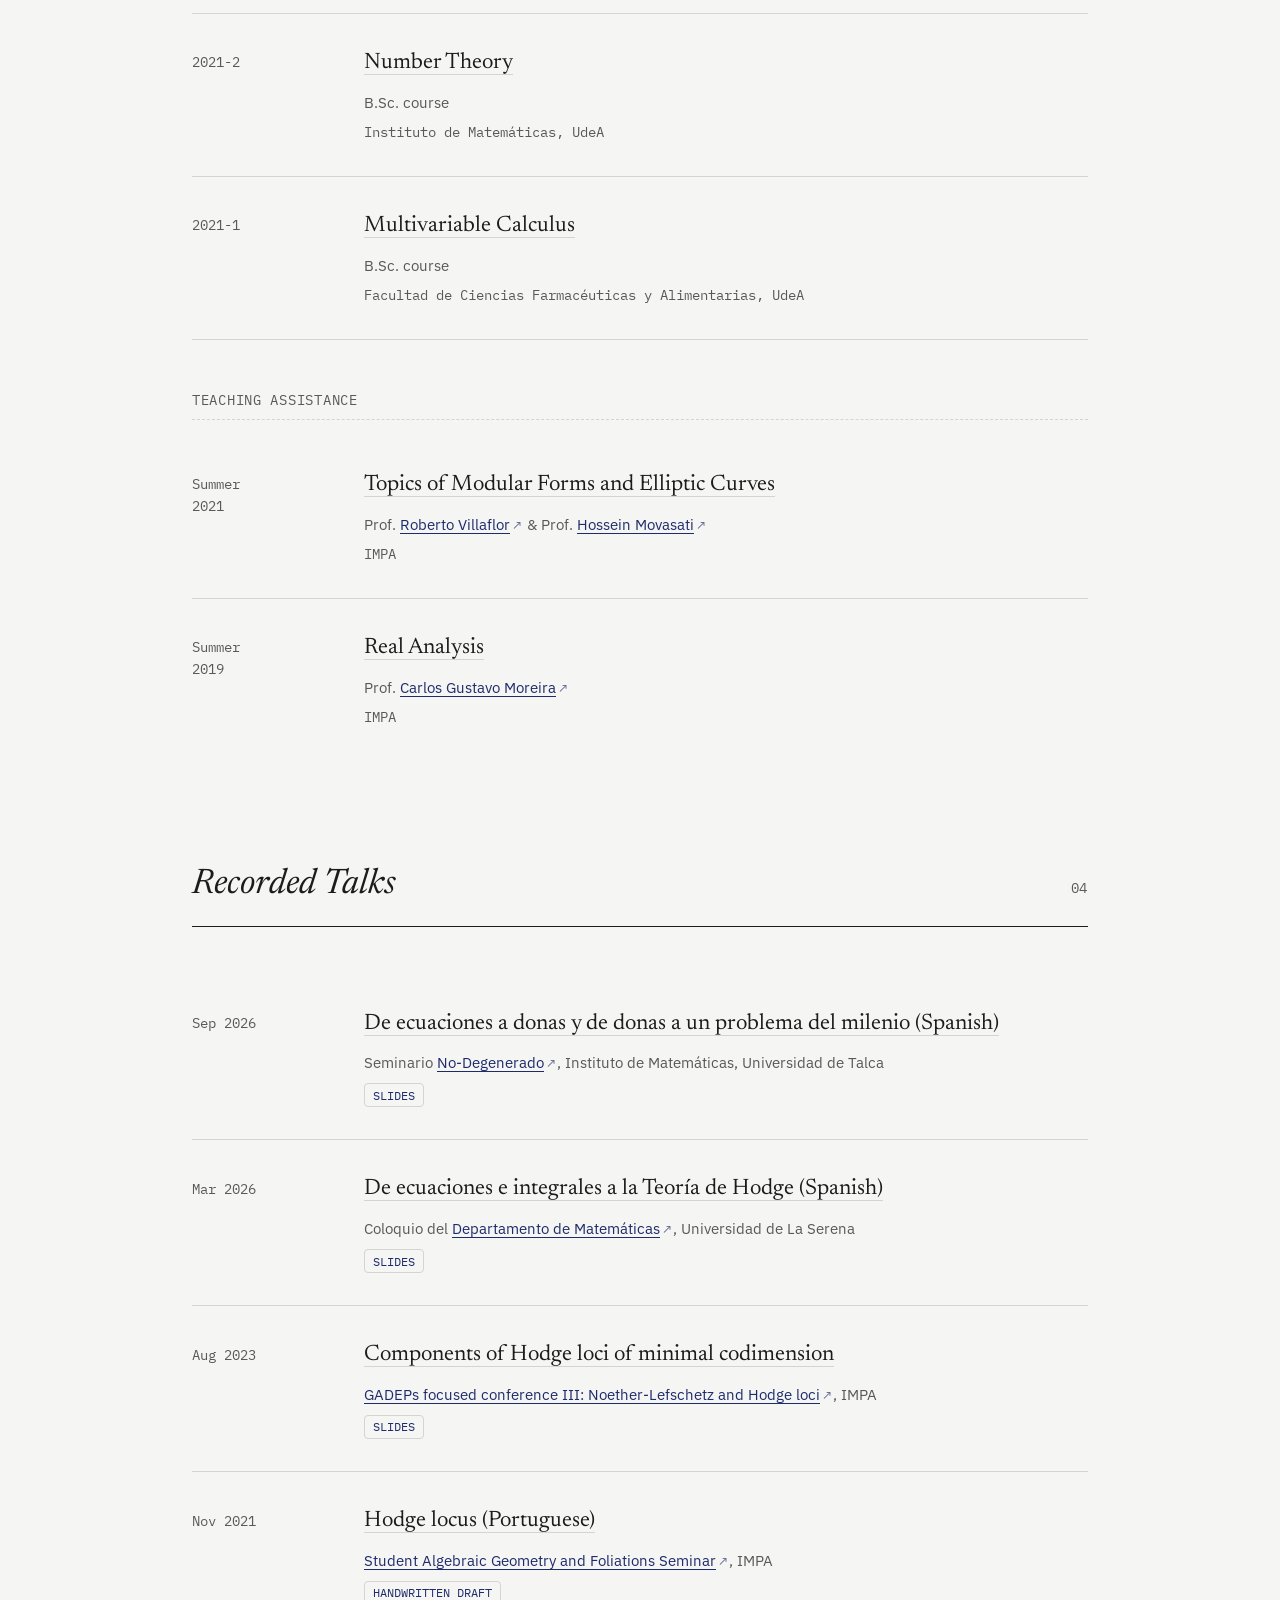
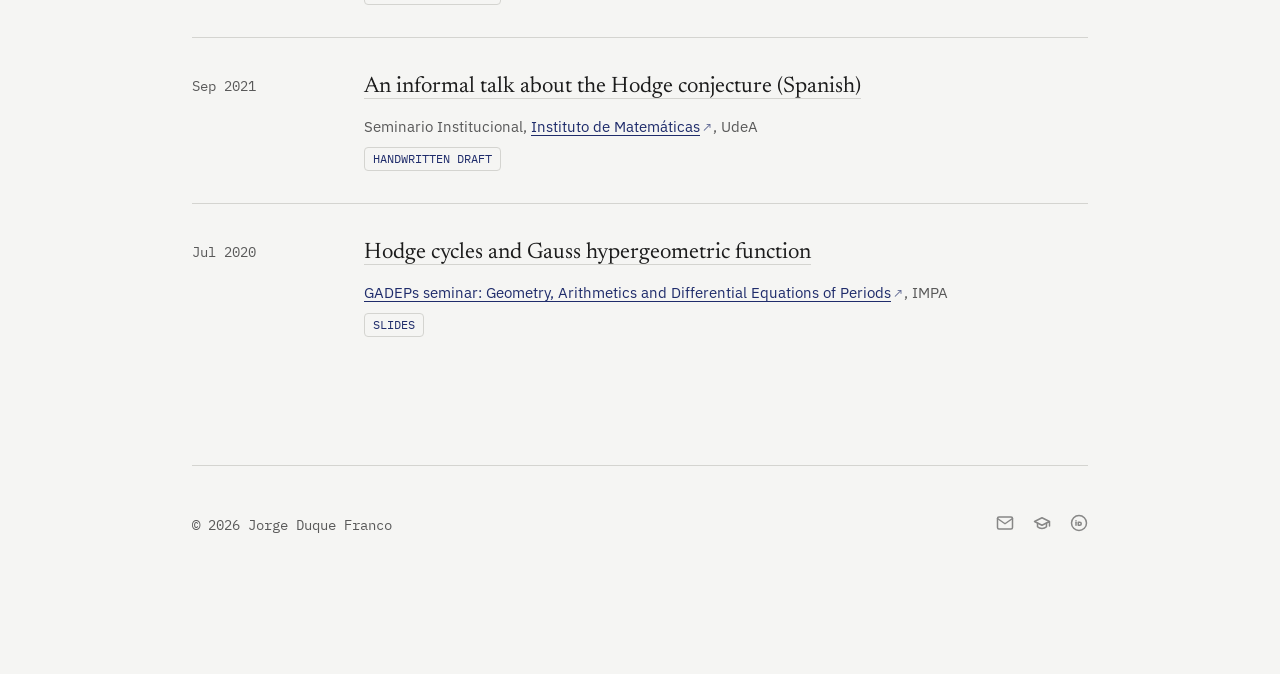
==== commit bc627eb1: "Update index.html" ====
--- a/index.html
+++ b/index.html
@@ -514,12 +514,22 @@
       </div>
       
       <div class="list-container">
-        
+
         <div class="list-item">
           <div class="item-meta-side">Preprint<br>2026</div>
           <div class="item-content">
+            <h3><a href="pdf/nfolds8.pdf" target="_blank" rel="noopener noreferrer">Automorphisms and Hodge isometries of surfaces with K<sup>2</sup> = p<sub>g</sub> = 1</a></h3>
+            <p class="item-desc">J. Duque, <a href="http://mail-inst-mat.utalca.cl/~aliendo/" target="_blank" rel="noopener noreferrer">A. Liendo</a>, & <a href="http://pmontero.mat.utfsm.cl/" target="_blank" rel="noopener noreferrer">P. Montero</a>.</p>
+            <div class="item-venue">Preprint, <a href="https://arxiv.org/abs/2610.33364" target="_blank" rel="noopener noreferrer">arXiv:2610.33364</a>.</div>
+          </div>
+        </div>
+
+        
+        <div class="list-item">
+          <div class="item-meta-side">Preprint<br>2026</div>
+          <div class="item-content">
             <h3><a href="pdf/Papercomplete.pdf" target="_blank" rel="noopener noreferrer">Automorphism groups of rigid complete intersections</a></h3>
-            <p class="item-desc">J. Duque, <a href="http://mail-inst-mat.utalca.cl/~aliendo/" target="_blank" rel="noopener noreferrer">A. Liendo</a>, & <a href="https://inst-mat.utalca.cl/ana-julisa-palomino-cabrera-doctorado/" target="_blank" rel="noopener noreferrer">A.J. Palomino</a>.</p>
+            <p class="item-desc">J. Duque, <a href="http://mail-inst-mat.utalca.cl/~aliendo/" target="_blank" rel="noopener noreferrer">A. Liendo</a>, & <a href="https://anajulisapalomino.github.io/" target="_blank" rel="noopener noreferrer">A.J. Palomino</a>.</p>
             <div class="item-venue">Preprint, <a href="https://arxiv.org/abs/2607.12139" target="_blank" rel="noopener noreferrer">arXiv:2607.12139</a>.</div>
           </div>
         </div>
